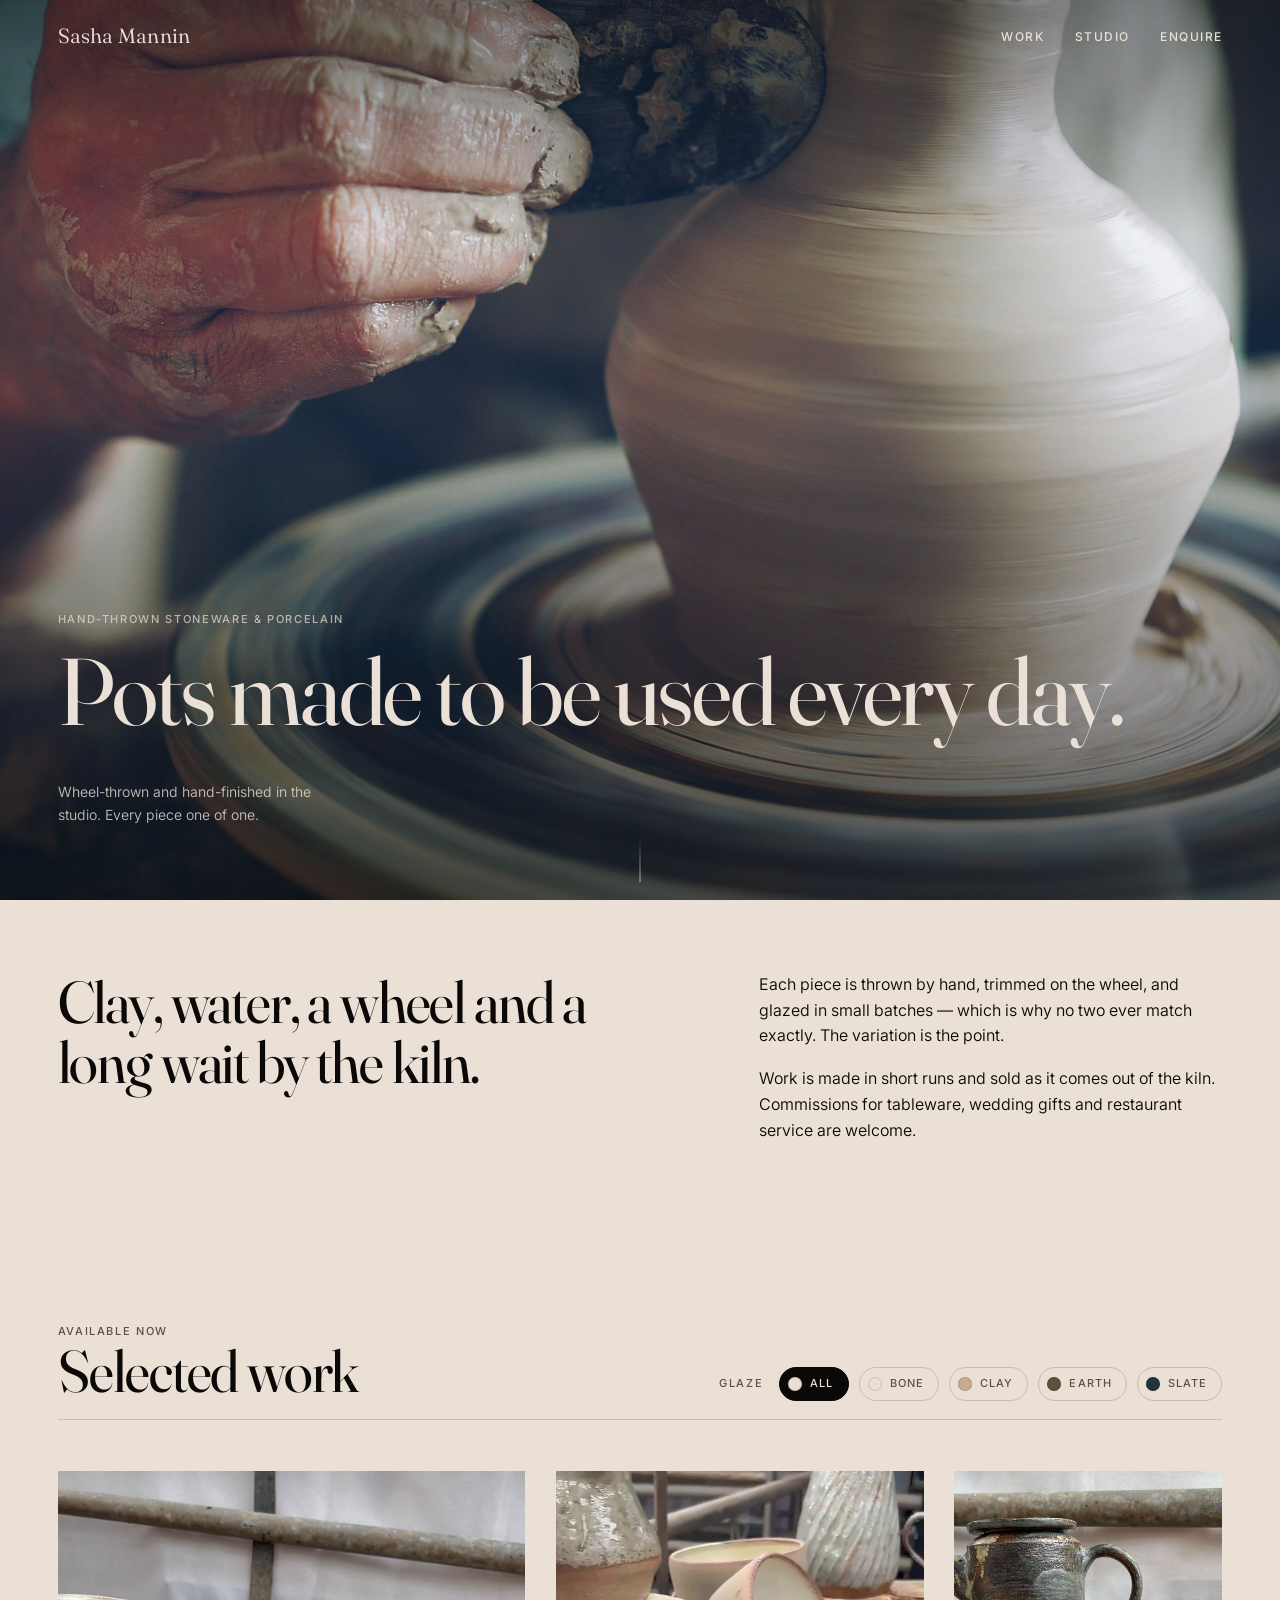
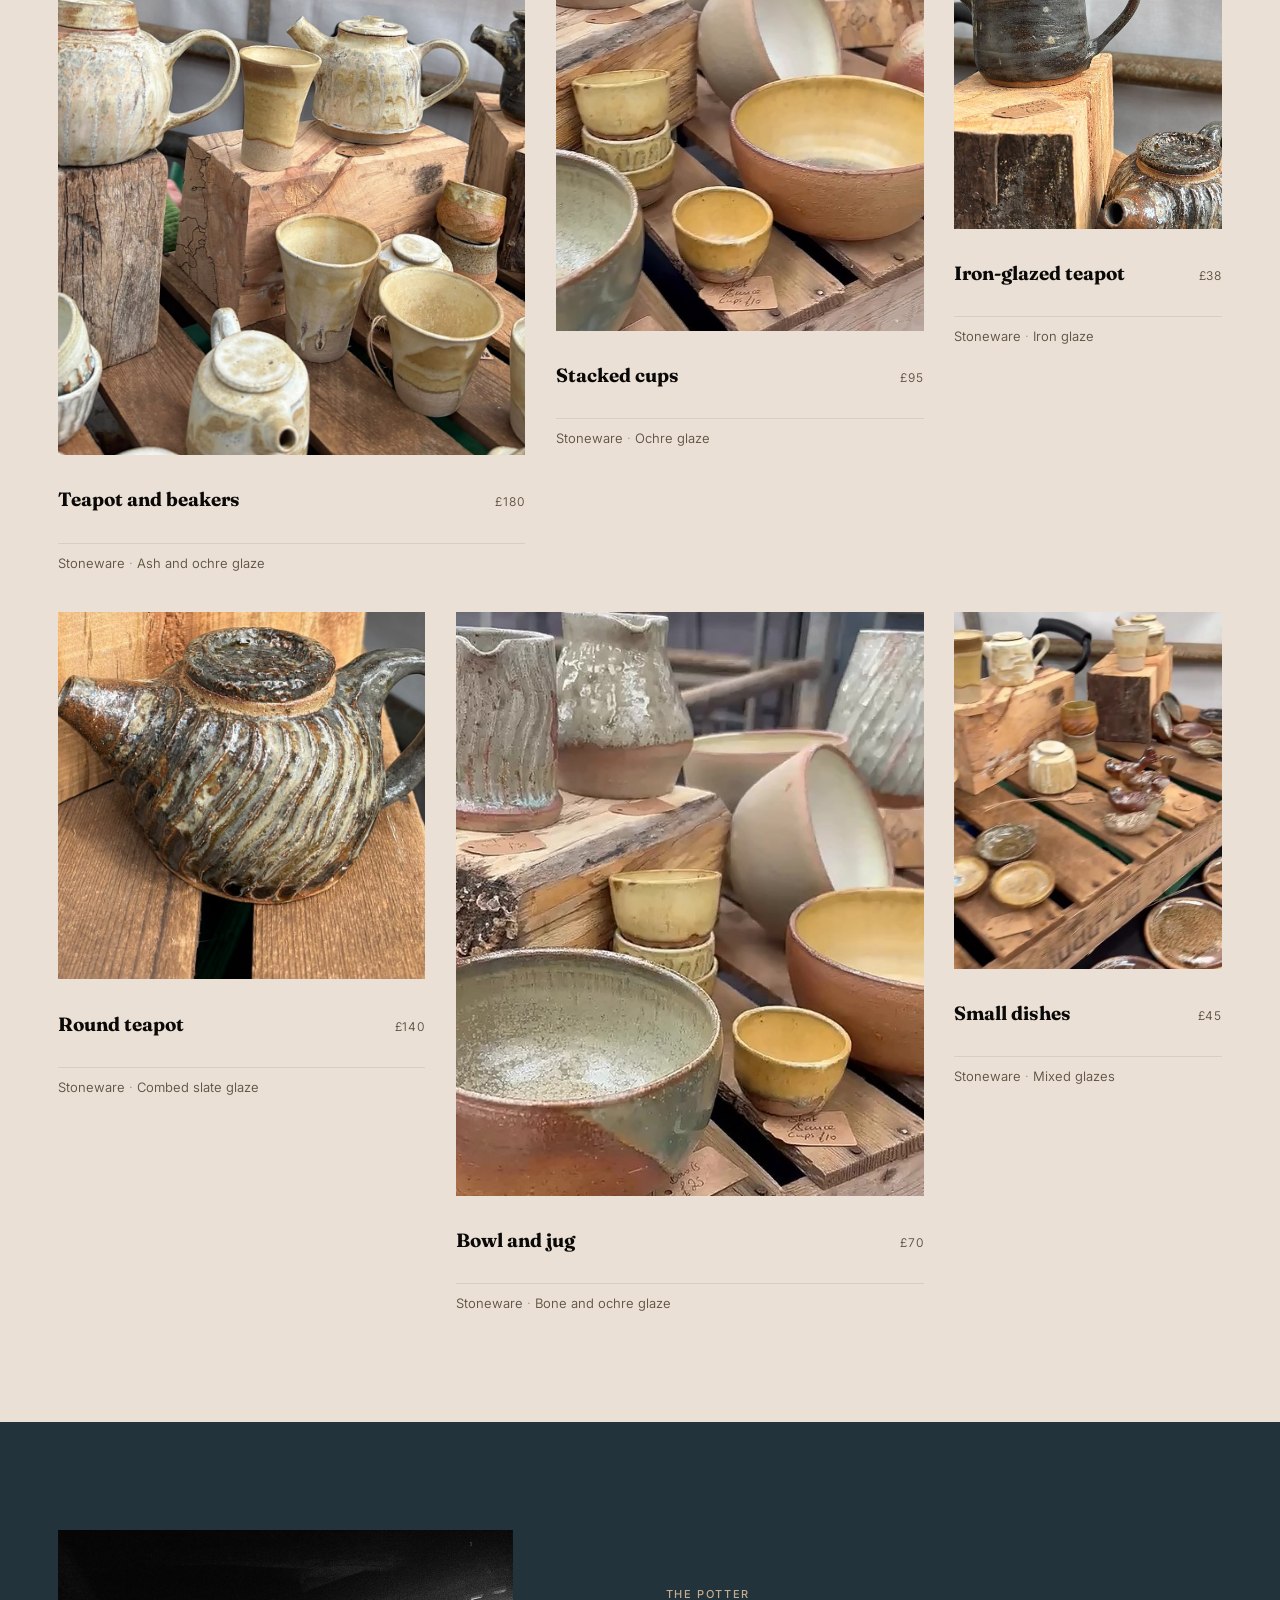
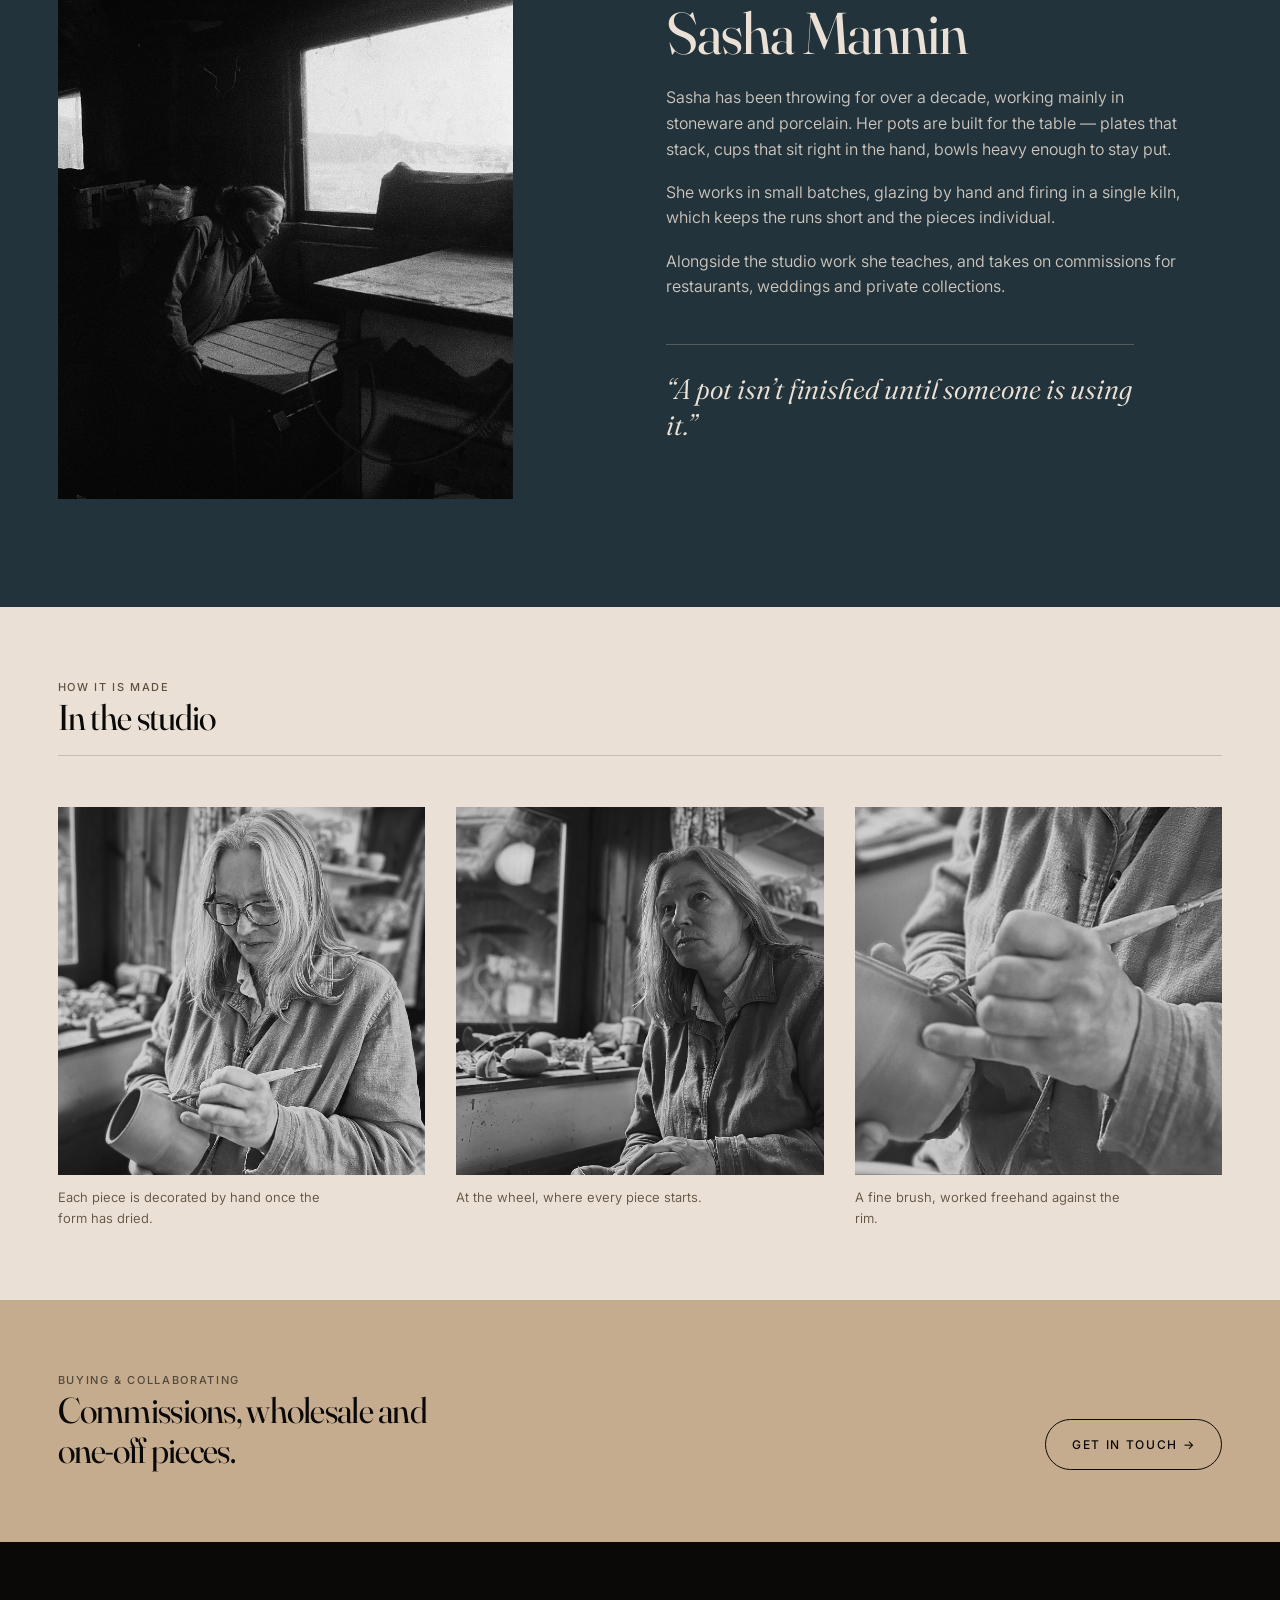
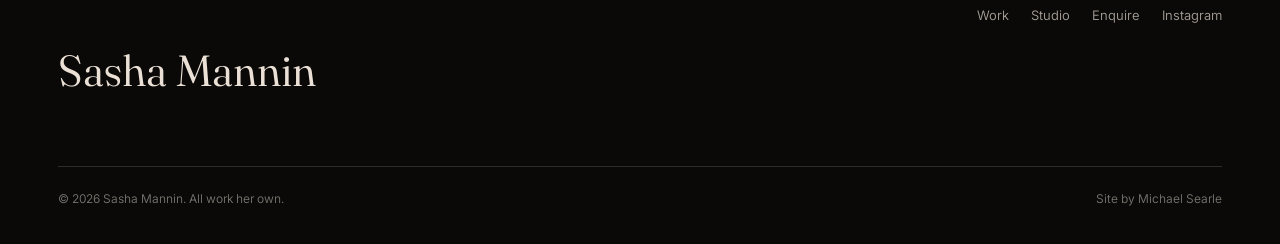
==== index.html @ 830c0323 "Put the wheel-throwing frame back on the hero Restores the earlier hero at Mikey's request: clay bei" ====
<!doctype html>
<html lang="en" class="is-loading">
<head>
<meta charset="utf-8">
<meta name="viewport" content="width=device-width, initial-scale=1">
<title>Sasha Mannin — Ceramics</title>
<meta name="description" content="Hand-thrown stoneware and porcelain by Sasha Mannin. Studio pottery, one-off pieces and commissions.">
<meta name="theme-color" content="#EAE0D5">

<meta property="og:type" content="website">
<meta property="og:site_name" content="Sasha Mannin">
<meta property="og:title" content="Sasha Mannin — Ceramics">
<meta property="og:description" content="Hand-thrown stoneware and porcelain. Studio pottery, one-off pieces and commissions.">
<!-- Add once a share image exists at assets/img/share.jpg (1200x628, absolute URL) -->
<!-- <meta property="og:image" content="https://REPLACE-DOMAIN/assets/img/share.jpg"> -->

<link rel="icon" href="data:image/svg+xml,%3Csvg xmlns='http://www.w3.org/2000/svg' viewBox='0 0 32 32'%3E%3Crect width='32' height='32' fill='%230A0908'/%3E%3Cpath d='M11 9h10v6a5 5 0 0 1-5 5 5 5 0 0 1-5-5z' fill='%23C6AC8F'/%3E%3C/svg%3E">

<link rel="preconnect" href="https://fonts.googleapis.com">
<link rel="preconnect" href="https://fonts.gstatic.com" crossorigin>
<link href="https://fonts.googleapis.com/css2?family=Fraunces:opsz,wght@9..144,300..700&family=Inter:wght@300..600&display=swap" rel="stylesheet">
<link rel="stylesheet" href="assets/css/site.css">
</head>
<body>

<a class="skip" href="#work">Skip to the work</a>

<header class="mast">
  <a class="wordmark" href="#top">Sasha Mannin</a>
  <nav class="nav" aria-label="Primary">
    <a href="#work">Work</a>
    <a href="#studio">Studio</a>
    <a href="contact.html">Enquire</a>
  </nav>
</header>

<main id="top">

  <!-- ═══════════════ HERO ═══════════════
       Her work, edge to edge, before a single word.
       Drop the file at assets/img/work/hero.jpg — landscape, at
       least 2000px wide. Until then this shows a tone. -->
  <section class="hero">
    <div class="shot" data-file="assets/img/work/hero.jpg">
      <img src="assets/img/work/hero.jpg?v=3" alt="Clay being shaped on a potter's wheel" width="2400" height="1600">
    </div>
    <div class="hero__veil"></div>

    <div class="hero__foot">
      <div>
        <p class="label">Hand-thrown stoneware &amp; porcelain</p>
        <!-- REPLACE: one line, in her words -->
        <h1 class="display display--xl hero__line">Pots made to be used every day.</h1>
      </div>
      <!-- REPLACE: where she works -->
      <p class="hero__aside">Wheel-thrown and hand-finished in the studio. Every piece one of one.</p>
    </div>
    <span class="cue" aria-hidden="true"></span>
  </section>

  <!-- ═══════════════ INTRO ═══════════════ -->
  <section class="bay bay--tight">
    <div class="split">
      <div class="split__a">
        <!-- REPLACE: the single sentence the whole site rests on -->
        <p class="display display--l">Clay, water, a wheel and a long wait by the kiln.</p>
      </div>
      <div class="split__b prose">
        <!-- REPLACE: three or four sentences, hers -->
        <p>Each piece is thrown by hand, trimmed on the wheel, and glazed in small
        batches — which is why no two ever match exactly. The variation is the point.</p>
        <p>Work is made in short runs and sold as it comes out of the kiln. Commissions
        for tableware, wedding gifts and restaurant service are welcome.</p>
      </div>
    </div>
  </section>

  <!-- ═══════════════ WORK ═══════════════
       HOW TO ADD A PIECE
       ─────────────────
       Copy one <article class="piece"> block and change five things:
         the image src and its alt         the photograph
         data-tone                          which glaze filter it belongs to
         piece__name / piece__price         what it is, what it costs
         piece__meta                        materials, size
         --span                             how many of the 12 columns it fills
         --push                             how far it sits down the page, in px
       Keep each row's spans adding to 12 or less or the piece wraps. -->
  <section id="work" class="bay">
    <div class="head">
      <div>
        <p class="label">Available now</p>
        <h2 class="display display--l">Selected work</h2>
      </div>

      <div class="filter" role="group" aria-label="Filter by glaze">
        <p class="label filter__label">Glaze</p>
        <button class="swatch" type="button" data-filter="all" aria-pressed="true" style="--tone:#EAE0D5"><i></i>All</button>
        <button class="swatch" type="button" data-filter="bone"  aria-pressed="false" style="--tone:#EAE0D5"><i></i>Bone</button>
        <button class="swatch" type="button" data-filter="clay"  aria-pressed="false" style="--tone:#C6AC8F"><i></i>Clay</button>
        <button class="swatch" type="button" data-filter="earth" aria-pressed="false" style="--tone:#5E503F"><i></i>Earth</button>
        <button class="swatch" type="button" data-filter="slate" aria-pressed="false" style="--tone:#22333B"><i></i>Slate</button>
      </div>
    </div>

    <div class="grid" id="work-grid">

      <article class="piece" data-tone="clay" style="--span:5;--push:0">
        <div class="piece__frame" data-file="work/01.jpg" style="--tone:#C6AC8F;--ratio:4/5">
          <img src="assets/img/work/01.jpg?v=3" alt="Teapot and beakers in ash and ochre glazes" loading="lazy" decoding="async" width="1200" height="1500">
        </div>
        <div class="piece__slate">
          <h3 class="piece__name">Teapot and beakers</h3>
          <span class="piece__price">£180</span>
        </div>
        <p class="piece__meta"><span>Stoneware</span><span>Ash and ochre glaze</span></p>
      </article>

      <article class="piece" data-tone="clay" style="--span:4;--push:64">
        <div class="piece__frame" data-file="work/02.jpg" style="--tone:#EAE0D5;--ratio:4/5">
          <img src="assets/img/work/02.jpg?v=3" alt="A stack of ochre-glazed cups" loading="lazy" decoding="async" width="1200" height="1500">
        </div>
        <div class="piece__slate">
          <h3 class="piece__name">Stacked cups</h3>
          <span class="piece__price">£95</span>
        </div>
        <p class="piece__meta"><span>Stoneware</span><span>Ochre glaze</span></p>
      </article>

      <article class="piece" data-tone="earth" style="--span:3;--push:180">
        <div class="piece__frame" data-file="work/03.jpg" style="--tone:#22333B;--ratio:3/4">
          <img src="assets/img/work/03.jpg?v=3" alt="A dark iron-glazed teapot on a block of wood" loading="lazy" decoding="async" width="1200" height="1600">
        </div>
        <div class="piece__slate">
          <h3 class="piece__name">Iron-glazed teapot</h3>
          <span class="piece__price">£38</span>
        </div>
        <p class="piece__meta"><span>Stoneware</span><span>Iron glaze</span></p>
      </article>

      <article class="piece" data-tone="slate" style="--span:4;--push:0">
        <div class="piece__frame" data-file="work/04.jpg" style="--tone:#5E503F;--ratio:1/1">
          <img src="assets/img/work/04.jpg?v=3" alt="A round teapot with a combed, striped glaze" loading="lazy" decoding="async" width="1400" height="1400">
        </div>
        <div class="piece__slate">
          <h3 class="piece__name">Round teapot</h3>
          <span class="piece__price">£140</span>
        </div>
        <p class="piece__meta"><span>Stoneware</span><span>Combed slate glaze</span></p>
      </article>

      <article class="piece" data-tone="bone" style="--span:5;--push:52">
        <div class="piece__frame" data-file="work/05.jpg" style="--tone:#C6AC8F;--ratio:4/5">
          <img src="assets/img/work/05.jpg?v=3" alt="A cream bowl beside a speckled jug" loading="lazy" decoding="async" width="1500" height="1200">
        </div>
        <div class="piece__slate">
          <h3 class="piece__name">Bowl and jug</h3>
          <span class="piece__price">£70</span>
        </div>
        <p class="piece__meta"><span>Stoneware</span><span>Bone and ochre glaze</span></p>
      </article>

      <article class="piece" data-tone="earth" style="--span:3;--push:0">
        <div class="piece__frame" data-file="work/06.jpg" style="--tone:#EAE0D5;--ratio:3/4">
          <img src="assets/img/work/06.jpg?v=3" alt="Small glazed dishes laid out on a wooden crate" loading="lazy" decoding="async" width="1200" height="1600">
        </div>
        <div class="piece__slate">
          <h3 class="piece__name">Small dishes</h3>
          <span class="piece__price">£45</span>
        </div>
        <p class="piece__meta"><span>Stoneware</span><span>Mixed glazes</span></p>
      </article>

    </div>
  </section>

  <!-- ═══════════════ HER ═══════════════
       The profile, on the dark band so it reads as a chapter and
       not an afterthought. Portrait: assets/img/studio/portrait.jpg -->
  <section id="studio" class="profile bay">
    <div class="profile__grid">
      <div class="profile__shot">
        <div class="piece__frame" data-file="studio/portrait.jpg">
          <img src="assets/img/studio/portrait.jpg?v=3" alt="Sasha Mannin at the bench beneath the studio window" loading="lazy" decoding="async" width="1200" height="1500">
        </div>
      </div>

      <div class="profile__body">
        <p class="label">The potter</p>
        <h2 class="display display--l">Sasha Mannin</h2>

        <div class="prose">
          <!-- REPLACE: her story, in her voice. Three or four short
               paragraphs. Where she learned, why she makes what she
               makes, what she is working on now. -->
          <p>Sasha has been throwing for over a decade, working mainly in stoneware
          and porcelain. Her pots are built for the table — plates that stack, cups
          that sit right in the hand, bowls heavy enough to stay put.</p>
          <p>She works in small batches, glazing by hand and firing in a single kiln,
          which keeps the runs short and the pieces individual.</p>
          <p>Alongside the studio work she teaches, and takes on commissions for
          restaurants, weddings and private collections.</p>
        </div>

        <!-- REPLACE: something she has actually said -->
        <blockquote class="quote">“A pot isn’t finished until someone is using it.”</blockquote>
      </div>
    </div>
  </section>

  <!-- ═══════════════ THE STUDIO ═══════════════ -->
  <section class="bay bay--tight">
    <div class="head">
      <div>
        <p class="label">How it is made</p>
        <h2 class="display display--m">In the studio</h2>
      </div>
    </div>

    <div class="strip">
      <figure>
        <div class="piece__frame" data-file="studio/01.jpg" style="--tone:#C6AC8F">
          <img src="assets/img/studio/01.jpg?v=3" alt="Sasha decorating a mug with a brush" loading="lazy" decoding="async" width="1200" height="1200">
        </div>
        <figcaption>Each piece is decorated by hand once the form has dried.</figcaption>
      </figure>
      <figure>
        <div class="piece__frame" data-file="studio/02.jpg" style="--tone:#5E503F">
          <img src="assets/img/studio/02.jpg?v=3" alt="Sasha Mannin at the wheel" loading="lazy" decoding="async" width="1200" height="1200">
        </div>
        <figcaption>At the wheel, where every piece starts.</figcaption>
      </figure>
      <figure>
        <div class="piece__frame" data-file="studio/03.jpg" style="--tone:#22333B">
          <img src="assets/img/studio/03.jpg?v=3" alt="A fine brush worked against the rim of a pot" loading="lazy" decoding="async" width="1200" height="1200">
        </div>
        <figcaption>A fine brush, worked freehand against the rim.</figcaption>
      </figure>
    </div>
  </section>

  <!-- ═══════════════ ENQUIRE ═══════════════ -->
  <section class="cut bay bay--tight">
    <div class="cut__inner">
      <div>
        <p class="label">Buying &amp; collaborating</p>
        <p class="display display--m" style="max-width:20ch">Commissions, wholesale and one-off pieces.</p>
      </div>
      <a class="btn" href="contact.html">Get in touch →</a>
    </div>
  </section>
</main>

<footer class="foot">
  <div class="foot__top">
    <p class="foot__mark">Sasha Mannin</p>
    <nav class="foot__links" aria-label="Footer">
      <a href="#work">Work</a>
      <a href="#studio">Studio</a>
      <a href="contact.html">Enquire</a>
      <!-- REPLACE: confirm the handle -->
      <a href="https://www.instagram.com/thetravelingartlab/" rel="noopener">Instagram</a>
    </nav>
  </div>
  <div class="foot__bottom">
    <span>© <span id="year">2026</span> Sasha Mannin. All work her own.</span>
    <span>Site by Michael Searle</span>
  </div>
</footer>

<script src="assets/js/site.js"></script>
</body>
</html>
---- assets/css/site.css ----
/* ============================================================
   Sasha Mannin — ceramics
   Palette, fixed: coolors.co/0a0908-22333b-eae0d5-c6ac8f-5e503f
   The page is warm and quiet so the glazes carry the colour.
   ============================================================ */

:root{
  --ink:    #0A0908;   /* type, and the deepest ground */
  --slate:  #22333B;   /* the dark band behind her profile */
  --bone:   #EAE0D5;   /* paper */
  --clay:   #C6AC8F;   /* rules, accents, the enquiry ground */
  --earth:  #5E503F;   /* secondary type */

  --bone-lift: #F2ECE4;  /* a half-step up from paper, for cards */
  --rule:      rgba(10,9,8,.16);
  --rule-soft: rgba(10,9,8,.08);

  --gutter: clamp(20px, 4.5vw, 76px);
  --band:   clamp(76px, 12vh, 168px);

  --f-display: 'Fraunces', 'Iowan Old Style', Georgia, 'Times New Roman', serif;
  --f-ui:      'Inter', -apple-system, BlinkMacSystemFont, 'Segoe UI', Helvetica, Arial, sans-serif;

  --ease: cubic-bezier(.22,.61,.36,1);
}

*,*::before,*::after{ box-sizing:border-box; }

html{
  background:var(--bone);
  -webkit-text-size-adjust:100%;
  scroll-behavior:smooth;
  scroll-padding-top:88px;
}

body{
  margin:0;
  background:var(--bone);
  color:var(--ink);
  font-family:var(--f-ui);
  font-size:16px;
  line-height:1.6;
  font-weight:350;
  -webkit-font-smoothing:antialiased;
  overflow-x:clip;
}

img{ display:block; max-width:100%; height:auto; }
a{ color:inherit; text-decoration:none; }
button{ font:inherit; color:inherit; background:none; border:0; padding:0; cursor:pointer; }

::selection{ background:var(--ink); color:var(--bone); }
:focus-visible{ outline:2px solid var(--ink); outline-offset:4px; }

.skip{
  position:absolute; left:-9999px;
  background:var(--ink); color:var(--bone);
  padding:12px 18px; z-index:100;
}
.skip:focus{ left:12px; top:12px; }

/* ---------- type roles ---------- */

.display{
  font-family:var(--f-display);
  font-weight:400;
  font-variation-settings:'opsz' 144;
  line-height:1.02;
  letter-spacing:-.02em;
  margin:0;
}
.display--xl{ font-size:clamp(42px, 7.4vw, 108px); }
.display--l { font-size:clamp(32px, 4.6vw, 66px); }
.display--m { font-size:clamp(24px, 2.8vw, 40px); line-height:1.12; }

.label{
  font-family:var(--f-ui);
  font-size:11px;
  font-weight:500;
  letter-spacing:.15em;
  text-transform:uppercase;
  color:var(--earth);
  margin:0;
}

.lede{
  font-size:clamp(17px, 1.5vw, 21px);
  line-height:1.55;
  font-weight:350;
  max-width:56ch;
  margin:0;
}

.prose p{ max-width:60ch; margin:0 0 1.1em; }
.prose p:last-child{ margin-bottom:0; }

/* ---------- masthead ---------- */

.mast{
  position:fixed;
  z-index:50;
  top:0; left:0; right:0;
  display:flex;
  align-items:center;
  justify-content:space-between;
  gap:20px;
  padding:20px var(--gutter);
  color:var(--bone);
  transition:background-color .45s var(--ease), color .45s var(--ease),
             padding .45s var(--ease), box-shadow .45s var(--ease);
}
.mast.is-stuck,
.mast.is-solid{
  background:var(--bone);
  color:var(--ink);
  padding-block:14px;
  box-shadow:0 1px 0 var(--rule-soft);
}

.wordmark{
  font-family:var(--f-display);
  font-variation-settings:'opsz' 40;
  font-size:clamp(17px,1.6vw,21px);
  letter-spacing:.005em;
  white-space:nowrap;
}

.nav{
  display:flex;
  gap:clamp(16px,2.4vw,34px);
  align-items:center;
  font-size:12px;
  letter-spacing:.12em;
  text-transform:uppercase;
  font-weight:500;
}
.nav a{ position:relative; padding-block:4px; }
.nav a::after{
  content:''; position:absolute; left:0; right:0; bottom:0;
  height:1px; background:currentColor;
  transform:scaleX(0); transform-origin:left;
  transition:transform .4s var(--ease);
}
.nav a:hover::after,
.nav a[aria-current]::after{ transform:scaleX(1); }

/* ---------- hero ---------- */
/* Her work, edge to edge, before a single word. */

.hero{
  position:relative;
  height:100svh;
  min-height:520px;
  background:var(--slate);
  overflow:hidden;
}
.hero .shot{ position:absolute; inset:0; }
.hero .shot img{ width:100%; height:100%; object-fit:cover; }

.hero__veil{
  position:absolute; inset:0;
  background:linear-gradient(180deg,
    rgba(10,9,8,.42) 0%,
    rgba(10,9,8,0) 26%,
    rgba(10,9,8,0) 48%,
    rgba(10,9,8,.62) 100%);
}

.hero__foot{
  position:absolute;
  left:var(--gutter); right:var(--gutter); bottom:clamp(30px,6vh,64px);
  color:var(--bone);
  display:flex;
  align-items:flex-end;
  justify-content:space-between;
  gap:28px;
  flex-wrap:wrap;
}
.hero__foot .label{ color:rgba(234,224,213,.72); margin-bottom:14px; }
.hero__line{ max-width:20ch; }
.hero__aside{
  font-size:14px;
  max-width:30ch;
  color:rgba(234,224,213,.82);
  padding-bottom:6px;
}

.cue{
  position:absolute;
  left:50%; bottom:18px;
  transform:translateX(-50%);
  width:1px; height:44px;
  background:linear-gradient(180deg, rgba(234,224,213,0), rgba(234,224,213,.8));
}

/* ---------- shared section furniture ---------- */

.bay{ padding:var(--band) var(--gutter); }
.bay--tight{ padding-block:clamp(52px,8vh,110px); }

.head{
  display:flex;
  align-items:flex-end;
  justify-content:space-between;
  gap:24px;
  flex-wrap:wrap;
  margin-bottom:clamp(28px,4vw,56px);
  padding-bottom:18px;
  border-bottom:1px solid var(--rule);
}

.split{
  display:grid;
  grid-template-columns:repeat(12,1fr);
  gap:clamp(20px,3vw,56px);
  align-items:start;
}
.split__a{ grid-column:1 / span 6; }
.split__b{ grid-column:8 / span 5; }

/* ---------- the colour filter ---------- */
/* Lifted from the museum: browse the collection by glaze. */

.filter{
  display:flex;
  align-items:center;
  gap:10px;
  flex-wrap:wrap;
}
.filter__label{ margin-right:6px; }

.swatch{
  display:inline-flex;
  align-items:center;
  gap:8px;
  padding:7px 14px 7px 8px;
  border:1px solid var(--rule);
  border-radius:999px;
  font-size:11px;
  letter-spacing:.1em;
  text-transform:uppercase;
  font-weight:500;
  color:var(--earth);
  transition:border-color .3s var(--ease), background-color .3s var(--ease), color .3s var(--ease);
}
.swatch i{
  width:14px; height:14px; border-radius:50%;
  background:var(--tone, var(--clay));
  box-shadow:inset 0 0 0 1px rgba(10,9,8,.14);
}
.swatch:hover{ border-color:var(--ink); color:var(--ink); }
.swatch[aria-pressed="true"]{
  background:var(--ink); border-color:var(--ink); color:var(--bone);
}

/* ---------- the work grid ---------- */

.grid{
  display:grid;
  grid-template-columns:repeat(12,1fr);
  gap:clamp(22px,3vw,54px) clamp(18px,2.4vw,40px);
  align-items:start;
}

.piece{
  grid-column:span var(--span,4);
  margin-top:var(--push,0);
  opacity:0;
  transform:translateY(20px);
  transition:opacity .8s var(--ease), transform .8s var(--ease);
}
.piece.is-in{ opacity:1; transform:none; }
.piece.is-out{ display:none; }

.piece__frame{
  position:relative;
  overflow:hidden;
  background:var(--bone-lift);
  aspect-ratio:var(--ratio, 4/5);
}
.piece__frame img{
  width:100%; height:100%; object-fit:cover;
  transition:transform 1.1s var(--ease);
}
.piece:hover .piece__frame img{ transform:scale(1.035); }

.piece__slate{
  display:flex;
  justify-content:space-between;
  align-items:baseline;
  gap:14px;
  margin-top:14px;
  padding-bottom:12px;
  border-bottom:1px solid var(--rule-soft);
}
.piece__name{
  font-family:var(--f-display);
  font-variation-settings:'opsz' 40;
  font-size:clamp(17px,1.5vw,21px);
  line-height:1.2;
}
.piece__price{
  font-size:12px;
  letter-spacing:.08em;
  color:var(--earth);
  white-space:nowrap;
}
.piece__meta{
  margin:10px 0 0;
  font-size:13px;
  color:var(--earth);
  line-height:1.5;
}
.piece__meta span::after{ content:' · '; opacity:.5; }
.piece__meta span:last-child::after{ content:''; }

/* ---------- her profile, on the dark band ---------- */

.profile{
  background:var(--slate);
  color:var(--bone);
}
.profile .label{ color:var(--clay); }
.profile__grid{
  display:grid;
  grid-template-columns:repeat(12,1fr);
  gap:clamp(24px,4vw,72px);
  align-items:center;
}
.profile__shot{ grid-column:1 / span 5; }
.profile__shot .piece__frame{ aspect-ratio:4/5; background:#1a272e; }
.profile__body{ grid-column:7 / span 6; }
.profile__body .prose{ color:rgba(234,224,213,.86); margin-top:22px; }
.profile__body .prose p{ max-width:52ch; }

.quote{
  margin:clamp(26px,4vw,44px) 0 0;
  padding-top:26px;
  border-top:1px solid rgba(198,172,143,.32);
  font-family:var(--f-display);
  font-variation-settings:'opsz' 72;
  font-size:clamp(20px,2.2vw,30px);
  line-height:1.28;
  font-style:italic;
  color:var(--bone);
  max-width:26ch;
}

/* ---------- the studio strip ---------- */

.strip{
  display:grid;
  grid-template-columns:repeat(3,1fr);
  gap:clamp(16px,2.4vw,38px);
}
.strip figure{ margin:0; }
.strip .piece__frame{ aspect-ratio:1/1; }
.strip figcaption{
  margin-top:12px;
  font-size:13px;
  color:var(--earth);
  max-width:34ch;
}

/* ---------- the enquiry cut ---------- */

.cut{
  background:var(--clay);
  color:var(--ink);
}
.cut__inner{
  display:flex;
  align-items:flex-end;
  justify-content:space-between;
  gap:32px;
  flex-wrap:wrap;
}
.cut .label{ color:rgba(10,9,8,.62); }

.btn{
  display:inline-flex;
  align-items:center;
  gap:12px;
  padding:15px 26px;
  border:1px solid var(--ink);
  border-radius:999px;
  font-size:12px;
  letter-spacing:.14em;
  text-transform:uppercase;
  font-weight:500;
  transition:background-color .4s var(--ease), color .4s var(--ease);
}
.btn:hover{ background:var(--ink); color:var(--bone); }
.btn--light{ border-color:var(--bone); }
.btn--light:hover{ background:var(--bone); color:var(--ink); }

/* ---------- footer ---------- */

.foot{
  background:var(--ink);
  color:rgba(234,224,213,.7);
  padding:clamp(46px,7vh,84px) var(--gutter) clamp(28px,4vh,44px);
  font-size:13px;
}
.foot__top{
  display:flex;
  justify-content:space-between;
  gap:28px;
  flex-wrap:wrap;
  padding-bottom:30px;
  border-bottom:1px solid rgba(234,224,213,.16);
}
.foot__mark{
  font-family:var(--f-display);
  font-variation-settings:'opsz' 72;
  font-size:clamp(26px,3.4vw,44px);
  color:var(--bone);
  line-height:1;
}
.foot__links{ display:flex; gap:22px; flex-wrap:wrap; }
.foot a:hover{ color:var(--bone); }
.foot__bottom{
  display:flex;
  justify-content:space-between;
  gap:20px;
  flex-wrap:wrap;
  padding-top:22px;
  font-size:12px;
  color:rgba(234,224,213,.5);
}

/* ---------- placeholders ---------- */
/* Every frame holds a real <img>. Until the file exists beside it,
   the frame shows a tone from the palette and names the file it
   is waiting for, so nothing ever renders as a broken image. */

.piece__frame.is-empty img,
.hero .shot.is-empty img{ display:none; }

.piece__frame.is-empty,
.hero .shot.is-empty{
  background:
    radial-gradient(120% 90% at 50% 112%, rgba(234,224,213,.30), transparent 62%),
    radial-gradient(76% 58% at 50% 42%,  rgba(10,9,8,.16), transparent 70%),
    var(--tone, var(--clay));
}
.hero .shot.is-empty{ --tone:#3b4a4f; }

.piece__frame.is-empty{ box-shadow:inset 0 0 0 1px var(--rule-soft); }

.piece__frame.is-empty::after,
.hero .shot.is-empty::after{
  content:attr(data-file);
  position:absolute;
  left:14px; bottom:12px;
  font-family:var(--f-ui);
  font-size:10px;
  letter-spacing:.1em;
  text-transform:uppercase;
  color:rgba(10,9,8,.5);
}
.hero .shot.is-empty::after{
  color:rgba(234,224,213,.55);
  left:var(--gutter); top:96px; bottom:auto;
}

/* ---------- narrow ---------- */

@media (max-width:1000px){
  .split__a{ grid-column:1 / span 12; }
  .split__b{ grid-column:1 / span 12; }
  .profile__shot{ grid-column:1 / span 12; max-width:440px; }
  .profile__body{ grid-column:1 / span 12; }
  .piece{ grid-column:span 6 !important; margin-top:0 !important; }
}

@media (max-width:640px){
  .piece{ grid-column:span 12 !important; }
  .strip{ grid-template-columns:1fr; gap:30px; }
  .nav{ gap:14px; font-size:11px; }
  .hero__aside{ display:none; }

  /* Thumbs are blunter than cursors: everything tappable clears 44px. */
  .wordmark{ display:inline-block; padding-block:9px; }
  .nav a{ padding-block:13px; }
  .swatch{ padding-block:12px; }
  .foot__links{ gap:8px 22px; }
  .foot__links a{ display:inline-block; padding-block:12px; }
  .btn{ padding-block:17px; }
  .choice span{ padding-block:12px; }
  .aside a{ display:inline-block; padding-block:14px; }
}

@media (prefers-reduced-motion:reduce){
  html{ scroll-behavior:auto; }
  .piece{ opacity:1; transform:none; transition:none; }
  .piece__frame img{ transition:none; }
}

/* ============================================================
   The enquiry page
   ============================================================ */

.page-top{ padding-top:clamp(112px,14vh,180px); }

.form{ max-width:760px; margin-top:clamp(30px,5vh,56px); }

.form__set{
  border:0; margin:0 0 clamp(30px,4vh,50px); padding:0;
}
.form__legend{
  display:block;
  width:100%;
  padding:0 0 14px;
  margin-bottom:24px;
  border-bottom:1px solid var(--rule);
  font-size:11px;
  font-weight:500;
  letter-spacing:.15em;
  text-transform:uppercase;
  color:var(--earth);
}

.form__grid{
  display:grid;
  grid-template-columns:repeat(2,minmax(0,1fr));
  gap:22px 28px;
}
.field--wide{ grid-column:1 / -1; }

.field{ display:block; margin-bottom:22px; }
.form__grid .field{ margin-bottom:0; }

.field__label{
  display:flex;
  align-items:baseline;
  justify-content:space-between;
  gap:12px;
  margin-bottom:8px;
  font-size:13px;
  font-weight:500;
}
.field__req{
  font-size:10px;
  letter-spacing:.12em;
  text-transform:uppercase;
  color:var(--earth);
  font-weight:400;
}

.field__input{
  width:100%;
  padding:13px 15px;
  background:var(--bone-lift);
  border:1px solid var(--rule);
  border-radius:2px;
  font:inherit;
  color:var(--ink);
  transition:border-color .3s var(--ease), background-color .3s var(--ease);
}
.field__input:hover{ border-color:rgba(10,9,8,.3); }
.field__input:focus{
  outline:none;
  border-color:var(--ink);
  background:#fff;
  box-shadow:0 0 0 3px rgba(198,172,143,.45);
}
.field__input--area{ resize:vertical; min-height:140px; line-height:1.55; }
.field__input--select{ appearance:none; cursor:pointer; }

.choices{ display:flex; flex-wrap:wrap; gap:10px; }
.choice{ position:relative; }
.choice input{
  position:absolute; opacity:0; width:100%; height:100%; margin:0; cursor:pointer;
}
.choice span{
  display:block;
  padding:10px 18px;
  border:1px solid var(--rule);
  border-radius:999px;
  font-size:13px;
  transition:border-color .3s var(--ease), background-color .3s var(--ease), color .3s var(--ease);
}
.choice input:checked + span{ background:var(--ink); border-color:var(--ink); color:var(--bone); }
.choice input:focus-visible + span{ outline:2px solid var(--ink); outline-offset:3px; }

.pot{ position:absolute; left:-9999px; opacity:0; }   /* honeypot */

.form__error{
  margin:0 0 20px;
  padding:13px 16px;
  background:#5E503F;
  color:var(--bone);
  border-radius:2px;
  font-size:14px;
}
.form__note{ margin:16px 0 0; font-size:13px; color:var(--earth); max-width:52ch; }

.sent{
  padding:clamp(30px,5vw,52px);
  background:var(--slate);
  color:var(--bone);
  border-radius:2px;
}
.sent .display{ margin-bottom:14px; }
.sent p{ margin:0; color:rgba(234,224,213,.86); max-width:48ch; }

.aside{
  margin-top:clamp(40px,6vh,72px);
  padding-top:26px;
  border-top:1px solid var(--rule);
  display:flex;
  gap:clamp(24px,5vw,72px);
  flex-wrap:wrap;
  font-size:14px;
  color:var(--earth);
}
.aside b{ display:block; color:var(--ink); font-weight:500; margin-bottom:5px; }

@media (max-width:640px){
  .form__grid{ grid-template-columns:1fr; }
}
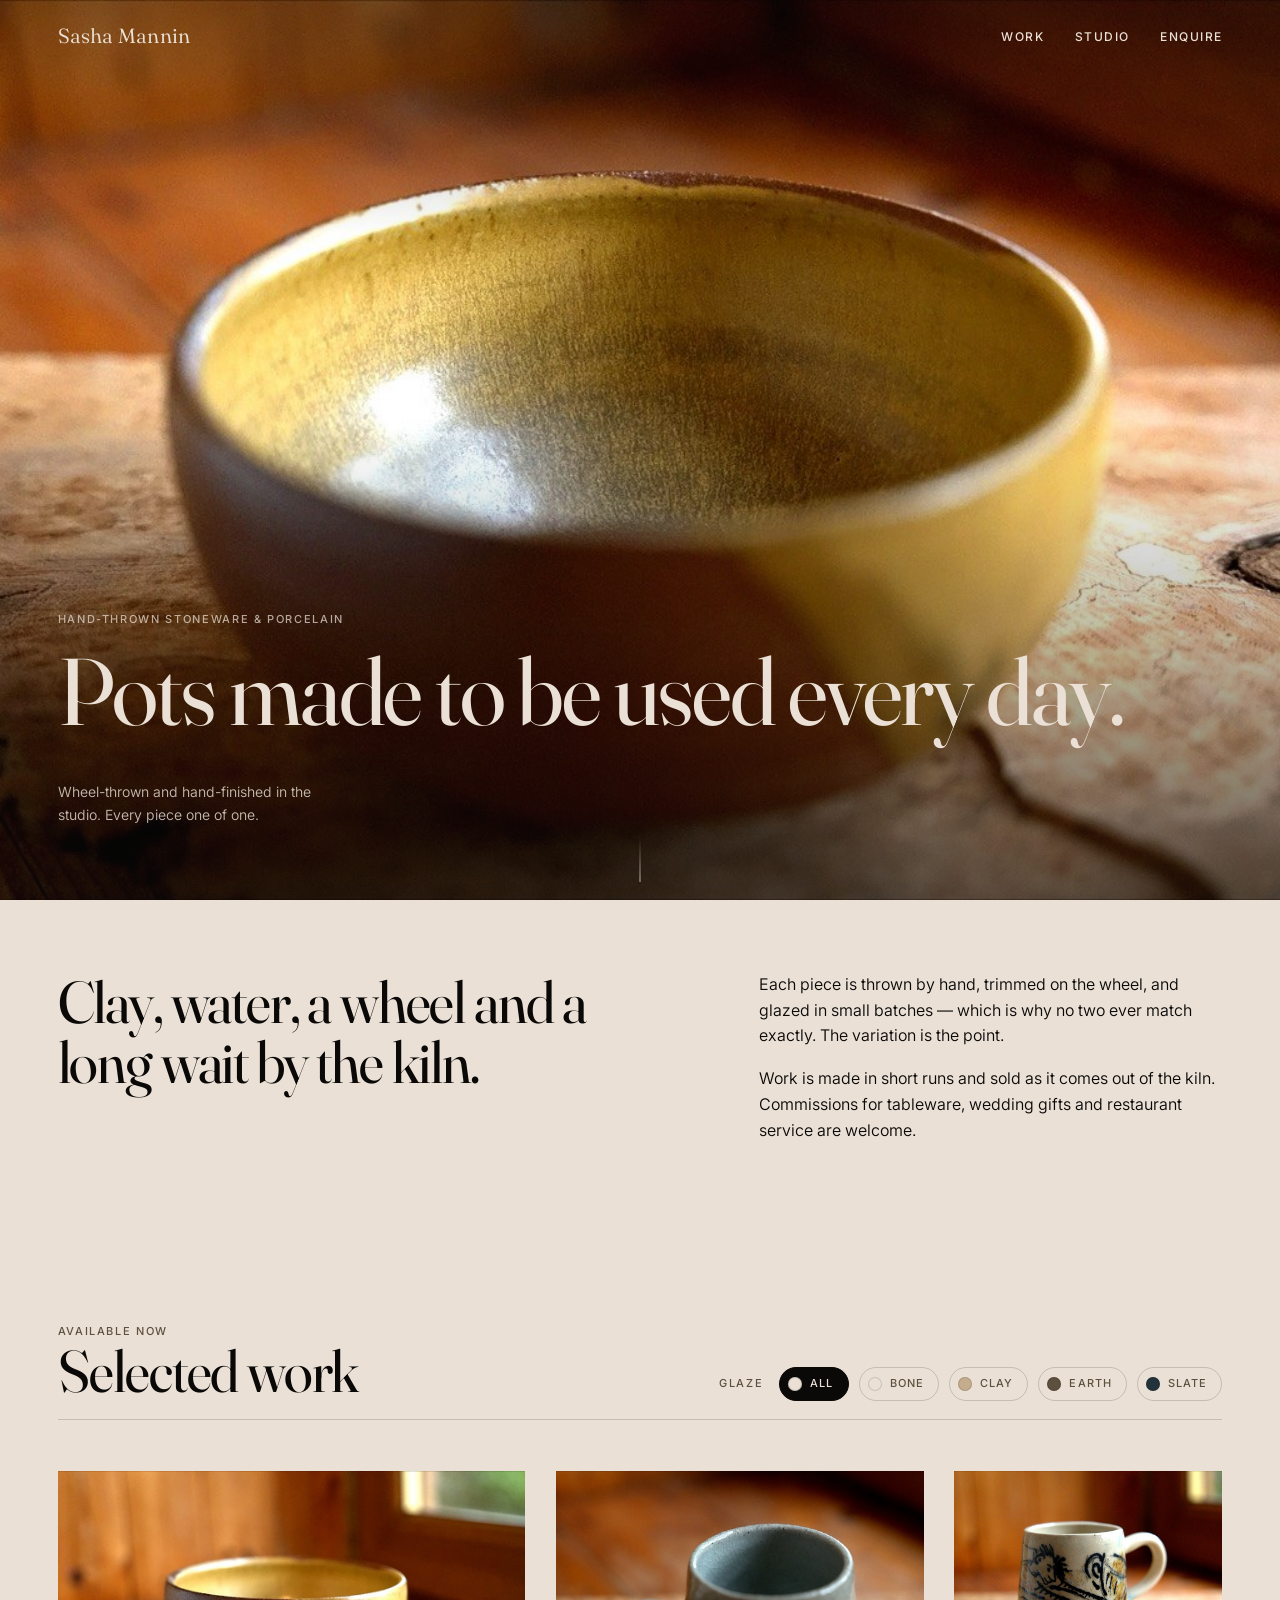
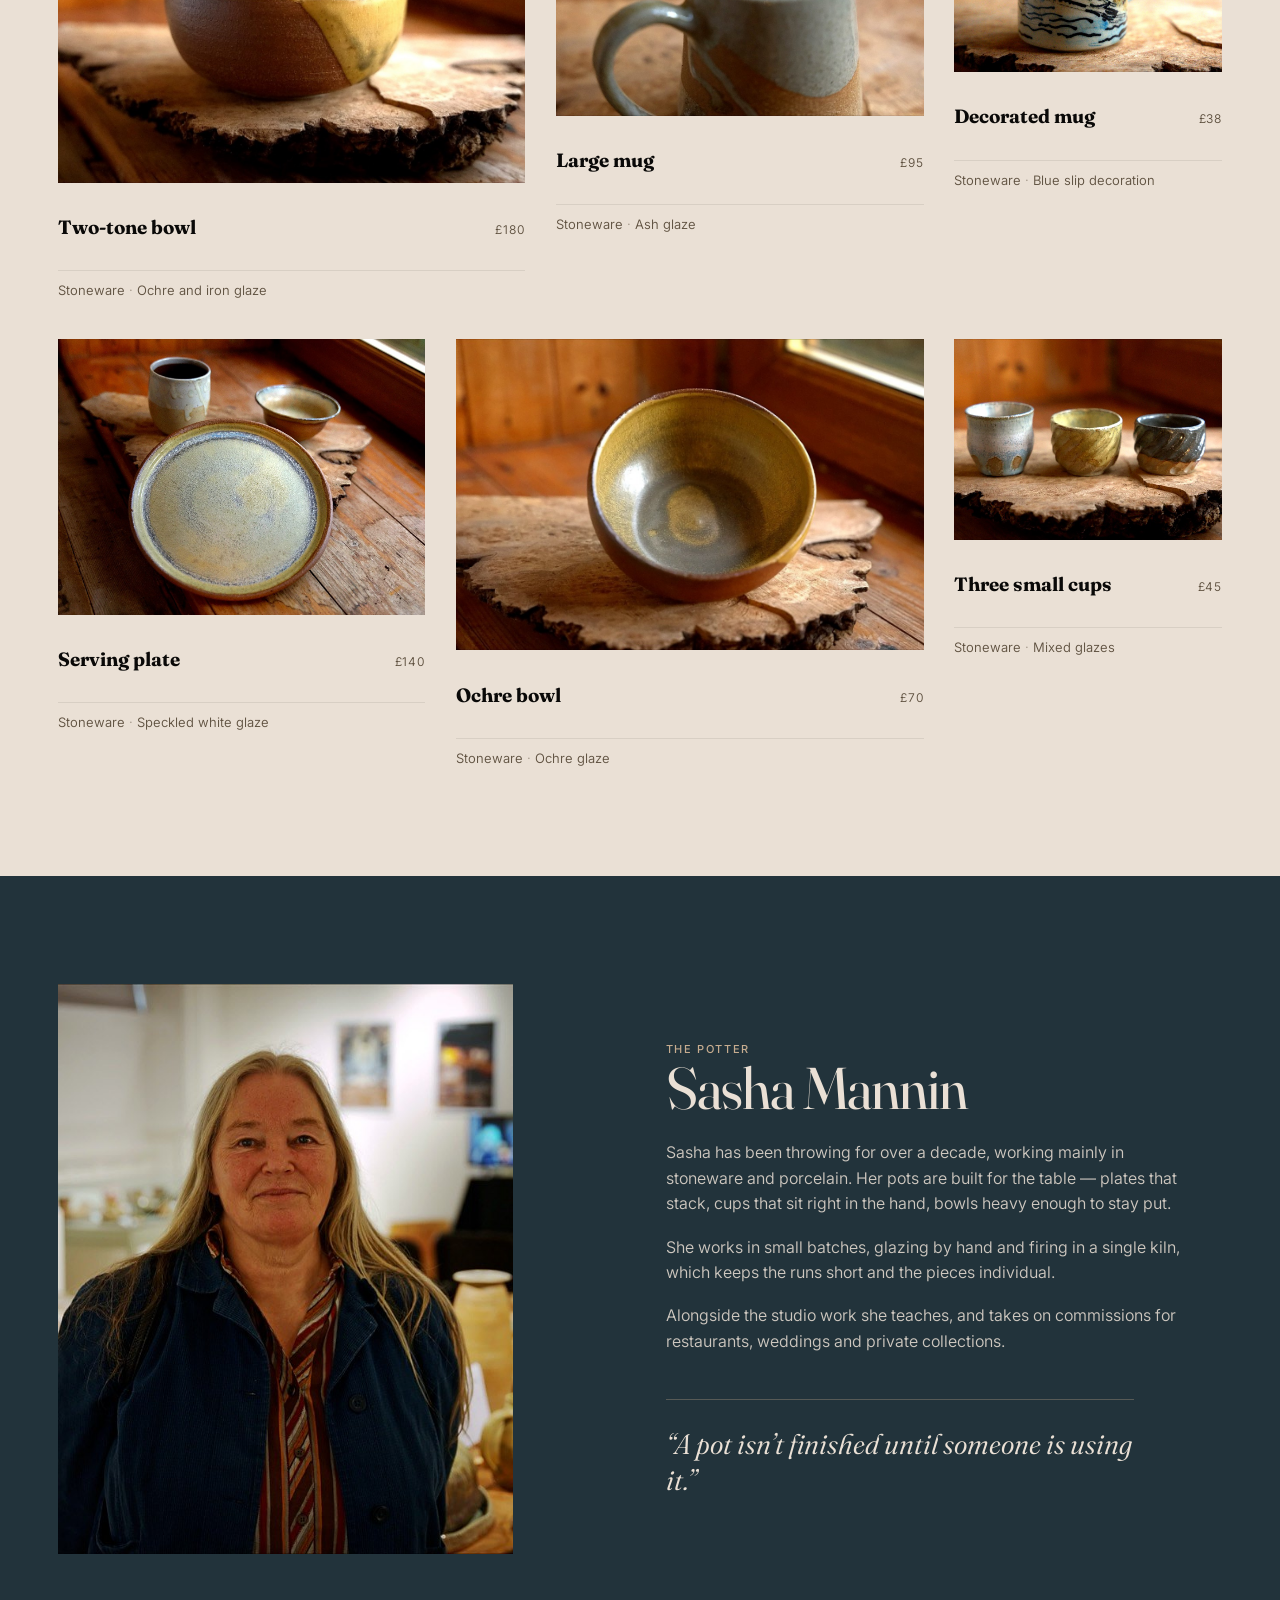
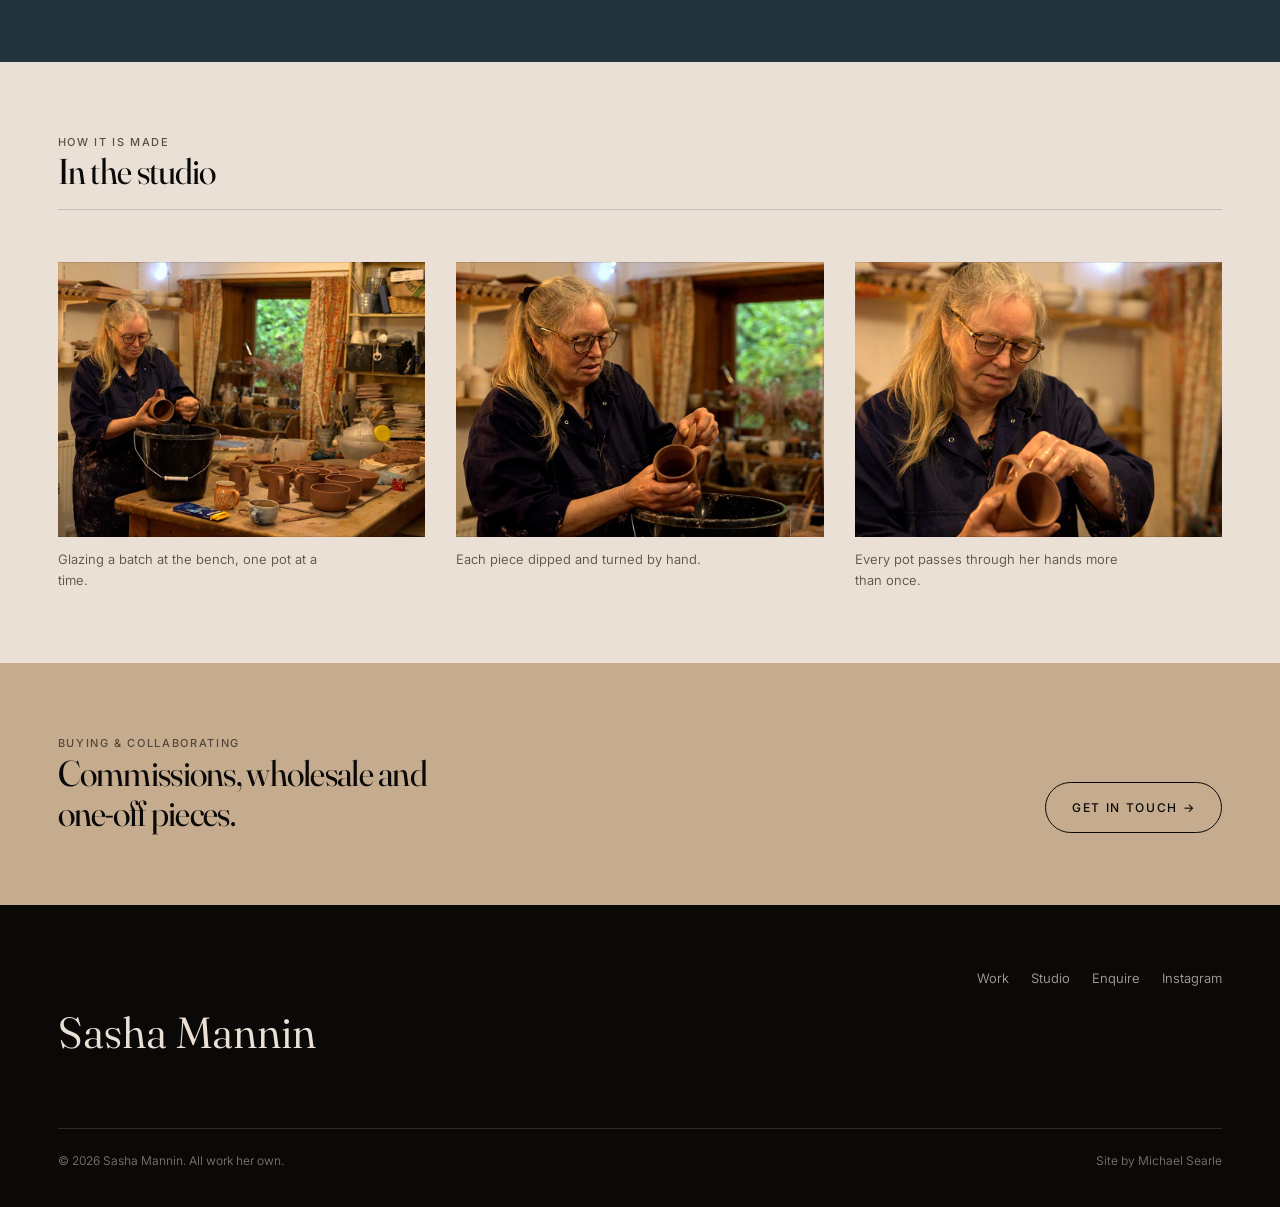
==== commit 7a43f9fd: "Mikey's shoot replaces every photograph on the site Thirty-nine frames, all of them Sasha's: each pi" ====
--- a/index.html
+++ b/index.html
@@ -42,7 +42,7 @@
        least 2000px wide. Until then this shows a tone. -->
   <section class="hero">
     <div class="shot" data-file="assets/img/work/hero.jpg">
-      <img src="assets/img/work/hero.jpg?v=3" alt="Clay being shaped on a potter's wheel" width="2400" height="1600">
+      <img src="assets/img/work/hero.jpg?v=4" alt="A large ochre-glazed bowl on a wooden slab" width="2400" height="1600">
     </div>
     <div class="hero__veil"></div>
 
@@ -106,66 +106,66 @@
     <div class="grid" id="work-grid">
 
       <article class="piece" data-tone="clay" style="--span:5;--push:0">
-        <div class="piece__frame" data-file="work/01.jpg" style="--tone:#C6AC8F;--ratio:4/5">
-          <img src="assets/img/work/01.jpg?v=3" alt="Teapot and beakers in ash and ochre glazes" loading="lazy" decoding="async" width="1200" height="1500">
-        </div>
-        <div class="piece__slate">
-          <h3 class="piece__name">Teapot and beakers</h3>
+        <div class="piece__frame" data-file="work/01.jpg" style="--tone:#C6AC8F;--ratio:3/2">
+          <img src="assets/img/work/01.jpg?v=4" alt="A two-tone bowl, ochre above iron brown, on a wooden slab" loading="lazy" decoding="async" width="1200" height="1500">
+        </div>
+        <div class="piece__slate">
+          <h3 class="piece__name">Two-tone bowl</h3>
           <span class="piece__price">£180</span>
         </div>
-        <p class="piece__meta"><span>Stoneware</span><span>Ash and ochre glaze</span></p>
-      </article>
-
-      <article class="piece" data-tone="clay" style="--span:4;--push:64">
-        <div class="piece__frame" data-file="work/02.jpg" style="--tone:#EAE0D5;--ratio:4/5">
-          <img src="assets/img/work/02.jpg?v=3" alt="A stack of ochre-glazed cups" loading="lazy" decoding="async" width="1200" height="1500">
-        </div>
-        <div class="piece__slate">
-          <h3 class="piece__name">Stacked cups</h3>
+        <p class="piece__meta"><span>Stoneware</span><span>Ochre and iron glaze</span></p>
+      </article>
+
+      <article class="piece" data-tone="slate" style="--span:4;--push:64">
+        <div class="piece__frame" data-file="work/02.jpg" style="--tone:#EAE0D5;--ratio:3/2">
+          <img src="assets/img/work/02.jpg?v=4" alt="A large grey-green mug with a looped handle" loading="lazy" decoding="async" width="1200" height="1500">
+        </div>
+        <div class="piece__slate">
+          <h3 class="piece__name">Large mug</h3>
           <span class="piece__price">£95</span>
         </div>
+        <p class="piece__meta"><span>Stoneware</span><span>Ash glaze</span></p>
+      </article>
+
+      <article class="piece" data-tone="bone" style="--span:3;--push:180">
+        <div class="piece__frame" data-file="work/03.jpg" style="--tone:#22333B;--ratio:4/3">
+          <img src="assets/img/work/03.jpg?v=4" alt="A white mug painted with blue slip decoration" loading="lazy" decoding="async" width="1200" height="1600">
+        </div>
+        <div class="piece__slate">
+          <h3 class="piece__name">Decorated mug</h3>
+          <span class="piece__price">£38</span>
+        </div>
+        <p class="piece__meta"><span>Stoneware</span><span>Blue slip decoration</span></p>
+      </article>
+
+      <article class="piece" data-tone="bone" style="--span:4;--push:0">
+        <div class="piece__frame" data-file="work/04.jpg" style="--tone:#5E503F;--ratio:4/3">
+          <img src="assets/img/work/04.jpg?v=4" alt="A wide speckled plate with two small cups" loading="lazy" decoding="async" width="1400" height="1400">
+        </div>
+        <div class="piece__slate">
+          <h3 class="piece__name">Serving plate</h3>
+          <span class="piece__price">£140</span>
+        </div>
+        <p class="piece__meta"><span>Stoneware</span><span>Speckled white glaze</span></p>
+      </article>
+
+      <article class="piece" data-tone="clay" style="--span:5;--push:52">
+        <div class="piece__frame" data-file="work/05.jpg" style="--tone:#C6AC8F;--ratio:3/2">
+          <img src="assets/img/work/05.jpg?v=4" alt="A bowl glazed ochre inside, seen from above" loading="lazy" decoding="async" width="1500" height="1200">
+        </div>
+        <div class="piece__slate">
+          <h3 class="piece__name">Ochre bowl</h3>
+          <span class="piece__price">£70</span>
+        </div>
         <p class="piece__meta"><span>Stoneware</span><span>Ochre glaze</span></p>
       </article>
 
-      <article class="piece" data-tone="earth" style="--span:3;--push:180">
-        <div class="piece__frame" data-file="work/03.jpg" style="--tone:#22333B;--ratio:3/4">
-          <img src="assets/img/work/03.jpg?v=3" alt="A dark iron-glazed teapot on a block of wood" loading="lazy" decoding="async" width="1200" height="1600">
-        </div>
-        <div class="piece__slate">
-          <h3 class="piece__name">Iron-glazed teapot</h3>
-          <span class="piece__price">£38</span>
-        </div>
-        <p class="piece__meta"><span>Stoneware</span><span>Iron glaze</span></p>
-      </article>
-
-      <article class="piece" data-tone="slate" style="--span:4;--push:0">
-        <div class="piece__frame" data-file="work/04.jpg" style="--tone:#5E503F;--ratio:1/1">
-          <img src="assets/img/work/04.jpg?v=3" alt="A round teapot with a combed, striped glaze" loading="lazy" decoding="async" width="1400" height="1400">
-        </div>
-        <div class="piece__slate">
-          <h3 class="piece__name">Round teapot</h3>
-          <span class="piece__price">£140</span>
-        </div>
-        <p class="piece__meta"><span>Stoneware</span><span>Combed slate glaze</span></p>
-      </article>
-
-      <article class="piece" data-tone="bone" style="--span:5;--push:52">
-        <div class="piece__frame" data-file="work/05.jpg" style="--tone:#C6AC8F;--ratio:4/5">
-          <img src="assets/img/work/05.jpg?v=3" alt="A cream bowl beside a speckled jug" loading="lazy" decoding="async" width="1500" height="1200">
-        </div>
-        <div class="piece__slate">
-          <h3 class="piece__name">Bowl and jug</h3>
-          <span class="piece__price">£70</span>
-        </div>
-        <p class="piece__meta"><span>Stoneware</span><span>Bone and ochre glaze</span></p>
-      </article>
-
       <article class="piece" data-tone="earth" style="--span:3;--push:0">
-        <div class="piece__frame" data-file="work/06.jpg" style="--tone:#EAE0D5;--ratio:3/4">
-          <img src="assets/img/work/06.jpg?v=3" alt="Small glazed dishes laid out on a wooden crate" loading="lazy" decoding="async" width="1200" height="1600">
-        </div>
-        <div class="piece__slate">
-          <h3 class="piece__name">Small dishes</h3>
+        <div class="piece__frame" data-file="work/06.jpg" style="--tone:#EAE0D5;--ratio:4/3">
+          <img src="assets/img/work/06.jpg?v=4" alt="Three small cups in cream, ochre and dark glazes" loading="lazy" decoding="async" width="1200" height="1600">
+        </div>
+        <div class="piece__slate">
+          <h3 class="piece__name">Three small cups</h3>
           <span class="piece__price">£45</span>
         </div>
         <p class="piece__meta"><span>Stoneware</span><span>Mixed glazes</span></p>
@@ -181,7 +181,7 @@
     <div class="profile__grid">
       <div class="profile__shot">
         <div class="piece__frame" data-file="studio/portrait.jpg">
-          <img src="assets/img/studio/portrait.jpg?v=3" alt="Sasha Mannin at the bench beneath the studio window" loading="lazy" decoding="async" width="1200" height="1500">
+          <img src="assets/img/studio/portrait.jpg?v=4" alt="Sasha Mannin at an exhibition of her work" loading="lazy" decoding="async" width="1200" height="1500">
         </div>
       </div>
 
@@ -220,21 +220,21 @@
     <div class="strip">
       <figure>
         <div class="piece__frame" data-file="studio/01.jpg" style="--tone:#C6AC8F">
-          <img src="assets/img/studio/01.jpg?v=3" alt="Sasha decorating a mug with a brush" loading="lazy" decoding="async" width="1200" height="1200">
-        </div>
-        <figcaption>Each piece is decorated by hand once the form has dried.</figcaption>
+          <img src="assets/img/studio/01.jpg?v=4" alt="Sasha Mannin glazing a pot at her studio bench" loading="lazy" decoding="async" width="1200" height="1200">
+        </div>
+        <figcaption>Glazing a batch at the bench, one pot at a time.</figcaption>
       </figure>
       <figure>
         <div class="piece__frame" data-file="studio/02.jpg" style="--tone:#5E503F">
-          <img src="assets/img/studio/02.jpg?v=3" alt="Sasha Mannin at the wheel" loading="lazy" decoding="async" width="1200" height="1200">
-        </div>
-        <figcaption>At the wheel, where every piece starts.</figcaption>
+          <img src="assets/img/studio/02.jpg?v=4" alt="Sasha Mannin shaping a pot by hand" loading="lazy" decoding="async" width="1200" height="1200">
+        </div>
+        <figcaption>Each piece dipped and turned by hand.</figcaption>
       </figure>
       <figure>
         <div class="piece__frame" data-file="studio/03.jpg" style="--tone:#22333B">
-          <img src="assets/img/studio/03.jpg?v=3" alt="A fine brush worked against the rim of a pot" loading="lazy" decoding="async" width="1200" height="1200">
-        </div>
-        <figcaption>A fine brush, worked freehand against the rim.</figcaption>
+          <img src="assets/img/studio/03.jpg?v=4" alt="Sasha Mannin holding a finished mug" loading="lazy" decoding="async" width="1200" height="1200">
+        </div>
+        <figcaption>Every pot passes through her hands more than once.</figcaption>
       </figure>
     </div>
   </section>
--- a/assets/css/site.css
+++ b/assets/css/site.css
@@ -354,7 +354,7 @@
   gap:clamp(16px,2.4vw,38px);
 }
 .strip figure{ margin:0; }
-.strip .piece__frame{ aspect-ratio:1/1; }
+.strip .piece__frame{ aspect-ratio:4/3; }
 .strip figcaption{
   margin-top:12px;
   font-size:13px;
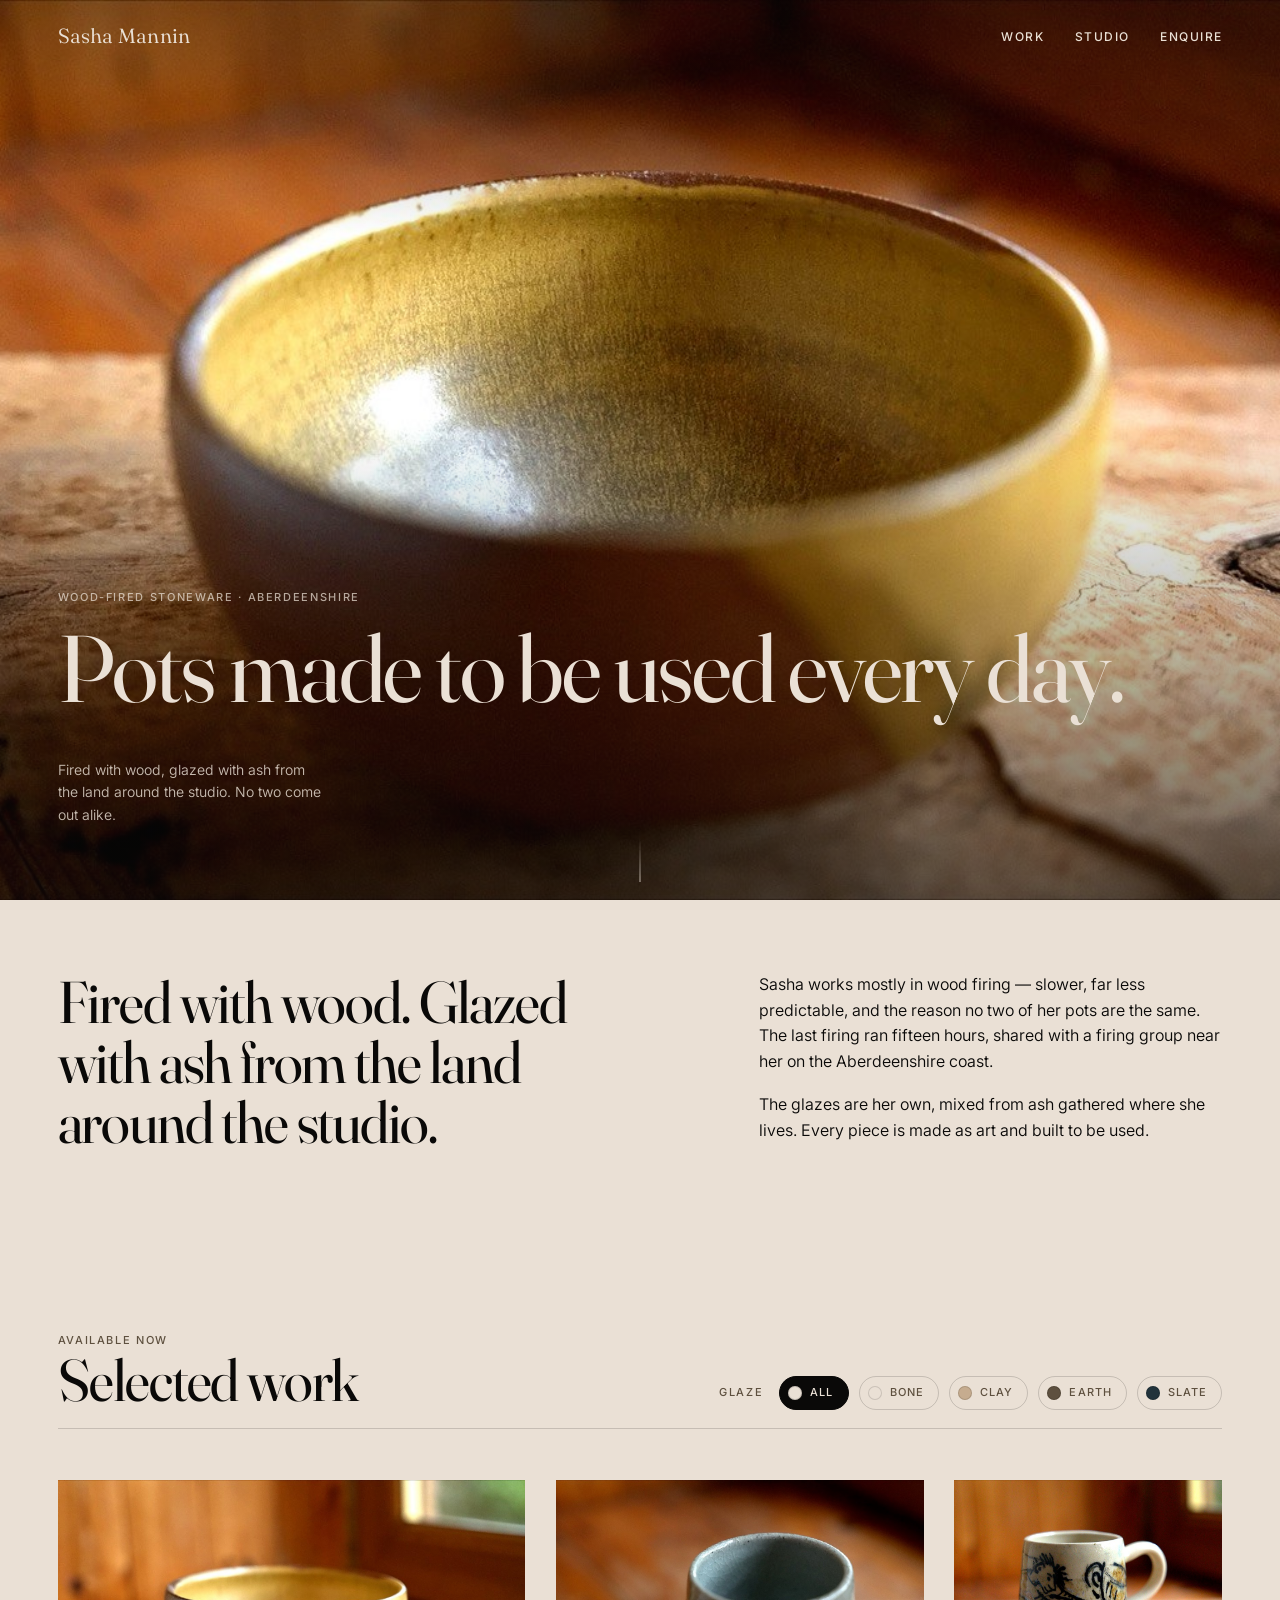
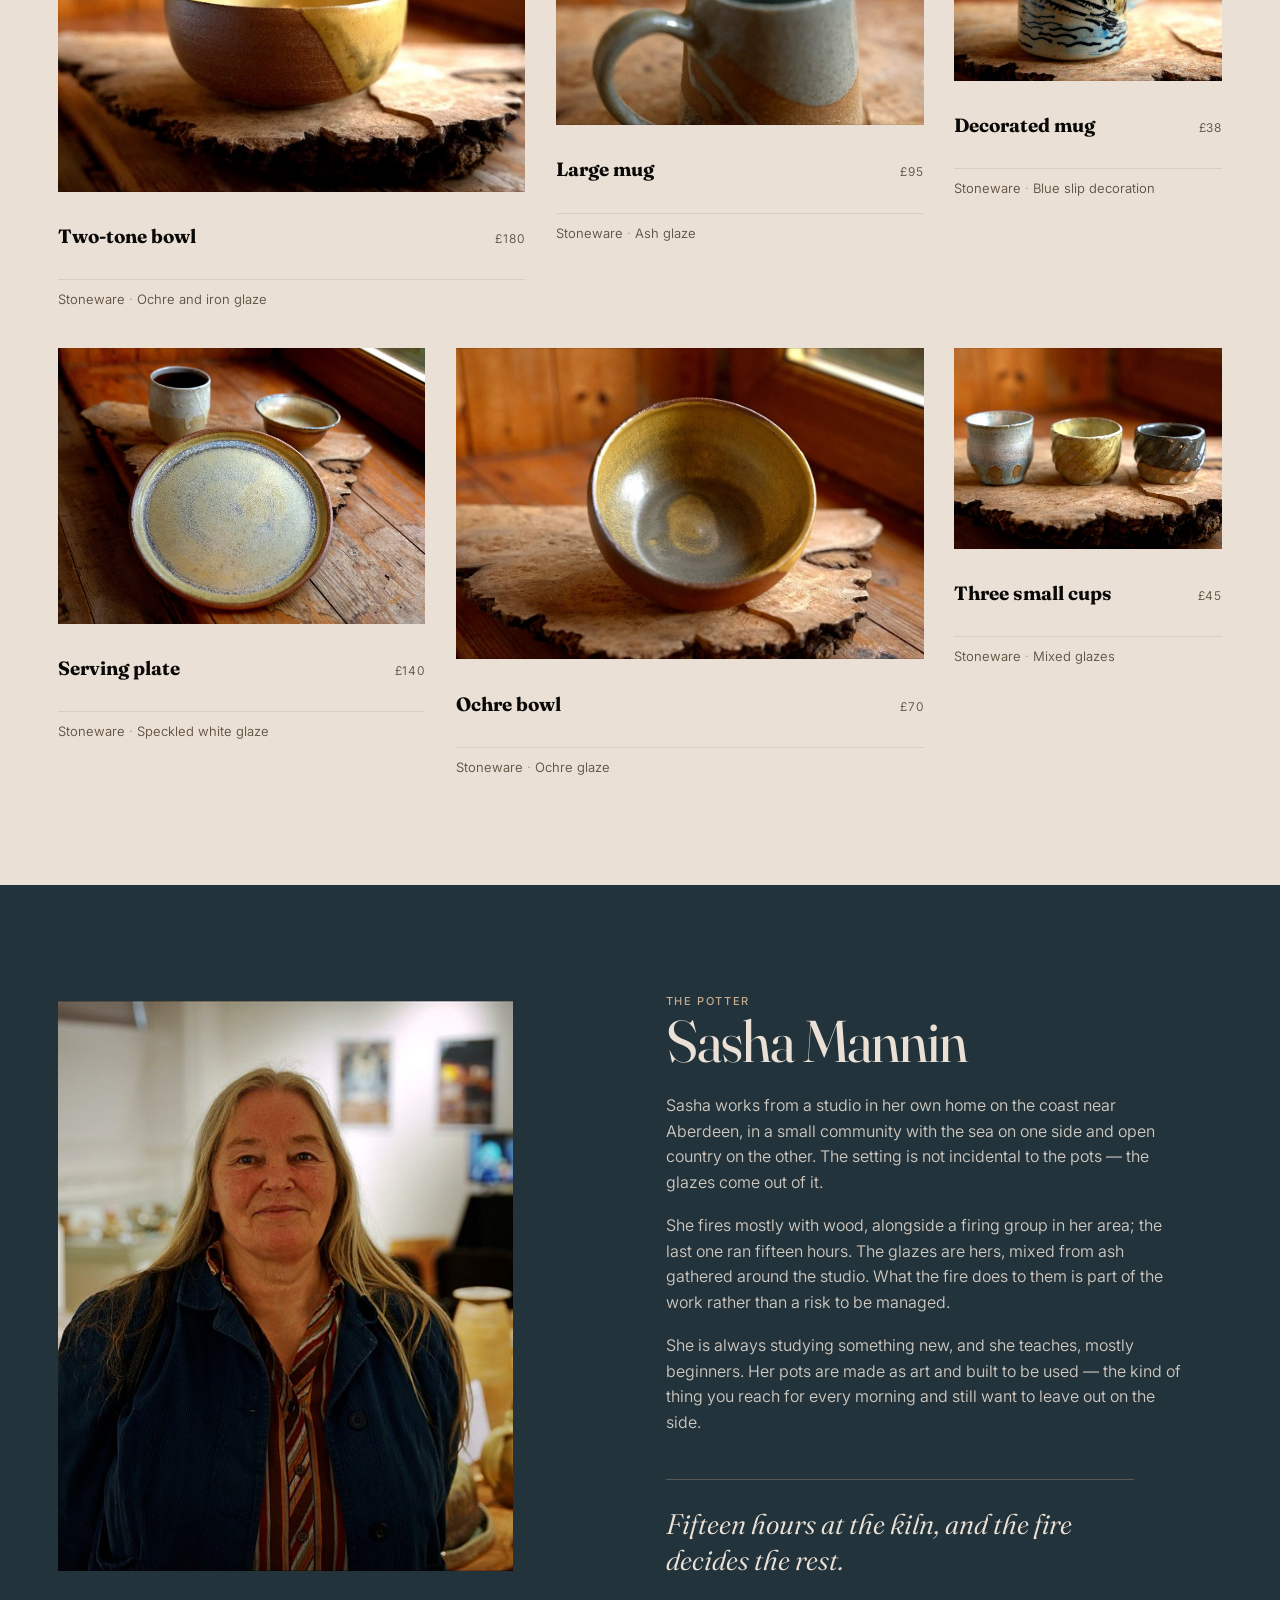
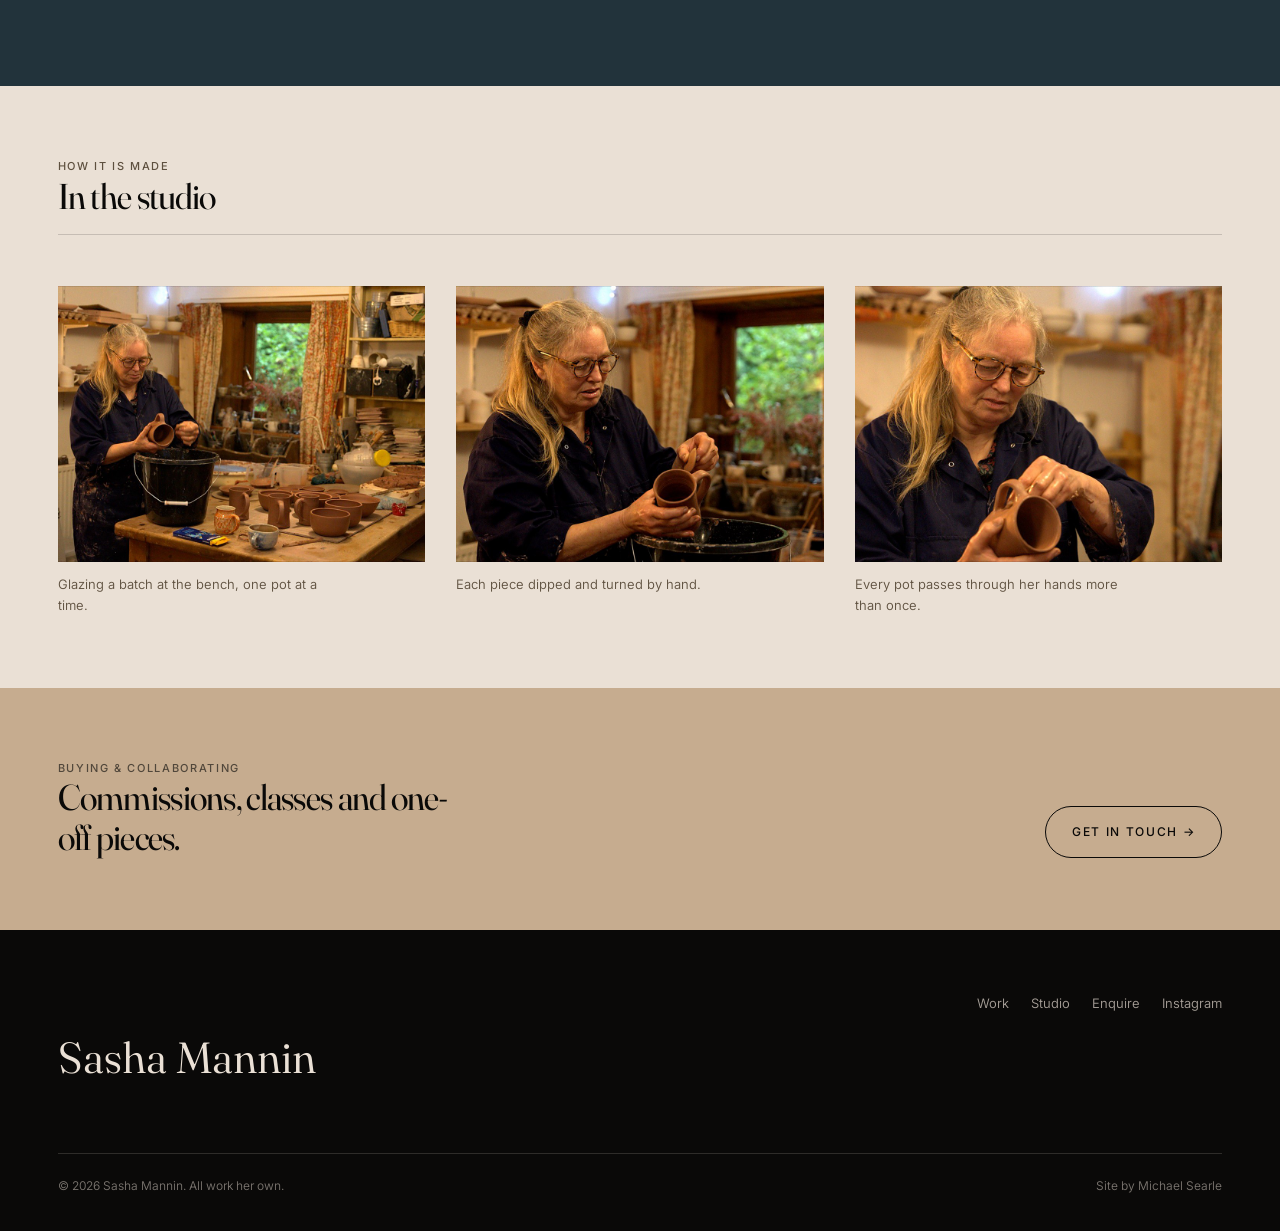
==== commit 8f6ab2f4: "Replace the placeholder copy with Sasha's actual story Everything that was invented is gone. The sit" ====
--- a/index.html
+++ b/index.html
@@ -4,13 +4,13 @@
 <meta charset="utf-8">
 <meta name="viewport" content="width=device-width, initial-scale=1">
 <title>Sasha Mannin — Ceramics</title>
-<meta name="description" content="Hand-thrown stoneware and porcelain by Sasha Mannin. Studio pottery, one-off pieces and commissions.">
+<meta name="description" content="Wood-fired stoneware by Sasha Mannin, made on the coast near Aberdeen and glazed with ash from the land around her studio.">
 <meta name="theme-color" content="#EAE0D5">
 
 <meta property="og:type" content="website">
 <meta property="og:site_name" content="Sasha Mannin">
 <meta property="og:title" content="Sasha Mannin — Ceramics">
-<meta property="og:description" content="Hand-thrown stoneware and porcelain. Studio pottery, one-off pieces and commissions.">
+<meta property="og:description" content="Wood-fired stoneware, made on the coast near Aberdeen and glazed with ash from the land around the studio.">
 <!-- Add once a share image exists at assets/img/share.jpg (1200x628, absolute URL) -->
 <!-- <meta property="og:image" content="https://REPLACE-DOMAIN/assets/img/share.jpg"> -->
 
@@ -48,12 +48,10 @@
 
     <div class="hero__foot">
       <div>
-        <p class="label">Hand-thrown stoneware &amp; porcelain</p>
-        <!-- REPLACE: one line, in her words -->
+        <p class="label">Wood-fired stoneware &middot; Aberdeenshire</p>
         <h1 class="display display--xl hero__line">Pots made to be used every day.</h1>
       </div>
-      <!-- REPLACE: where she works -->
-      <p class="hero__aside">Wheel-thrown and hand-finished in the studio. Every piece one of one.</p>
+      <p class="hero__aside">Fired with wood, glazed with ash from the land around the studio. No two come out alike.</p>
     </div>
     <span class="cue" aria-hidden="true"></span>
   </section>
@@ -62,15 +60,14 @@
   <section class="bay bay--tight">
     <div class="split">
       <div class="split__a">
-        <!-- REPLACE: the single sentence the whole site rests on -->
-        <p class="display display--l">Clay, water, a wheel and a long wait by the kiln.</p>
+        <p class="display display--l">Fired with wood. Glazed with ash from the land around the studio.</p>
       </div>
       <div class="split__b prose">
-        <!-- REPLACE: three or four sentences, hers -->
-        <p>Each piece is thrown by hand, trimmed on the wheel, and glazed in small
-        batches — which is why no two ever match exactly. The variation is the point.</p>
-        <p>Work is made in short runs and sold as it comes out of the kiln. Commissions
-        for tableware, wedding gifts and restaurant service are welcome.</p>
+        <p>Sasha works mostly in wood firing — slower, far less predictable, and the
+        reason no two of her pots are the same. The last firing ran fifteen hours,
+        shared with a firing group near her on the Aberdeenshire coast.</p>
+        <p>The glazes are her own, mixed from ash gathered where she lives. Every
+        piece is made as art and built to be used.</p>
       </div>
     </div>
   </section>
@@ -190,20 +187,18 @@
         <h2 class="display display--l">Sasha Mannin</h2>
 
         <div class="prose">
-          <!-- REPLACE: her story, in her voice. Three or four short
-               paragraphs. Where she learned, why she makes what she
-               makes, what she is working on now. -->
-          <p>Sasha has been throwing for over a decade, working mainly in stoneware
-          and porcelain. Her pots are built for the table — plates that stack, cups
-          that sit right in the hand, bowls heavy enough to stay put.</p>
-          <p>She works in small batches, glazing by hand and firing in a single kiln,
-          which keeps the runs short and the pieces individual.</p>
-          <p>Alongside the studio work she teaches, and takes on commissions for
-          restaurants, weddings and private collections.</p>
-        </div>
-
-        <!-- REPLACE: something she has actually said -->
-        <blockquote class="quote">“A pot isn’t finished until someone is using it.”</blockquote>
+          <p>Sasha works from a studio in her own home on the coast near Aberdeen, in a
+          small community with the sea on one side and open country on the other. The
+          setting is not incidental to the pots — the glazes come out of it.</p>
+          <p>She fires mostly with wood, alongside a firing group in her area; the last
+          one ran fifteen hours. The glazes are hers, mixed from ash gathered around the
+          studio. What the fire does to them is part of the work rather than a risk to
+          be managed.</p>
+          <p>She is always studying something new, and she teaches, mostly beginners.
+          Her pots are made as art and built to be used — the kind of thing you reach
+          for every morning and still want to leave out on the side.</p>
+        </div>
+        <p class="quote">Fifteen hours at the kiln, and the fire decides the rest.</p>
       </div>
     </div>
   </section>
@@ -244,7 +239,7 @@
     <div class="cut__inner">
       <div>
         <p class="label">Buying &amp; collaborating</p>
-        <p class="display display--m" style="max-width:20ch">Commissions, wholesale and one-off pieces.</p>
+        <p class="display display--m" style="max-width:20ch">Commissions, classes and one-off pieces.</p>
       </div>
       <a class="btn" href="contact.html">Get in touch →</a>
     </div>
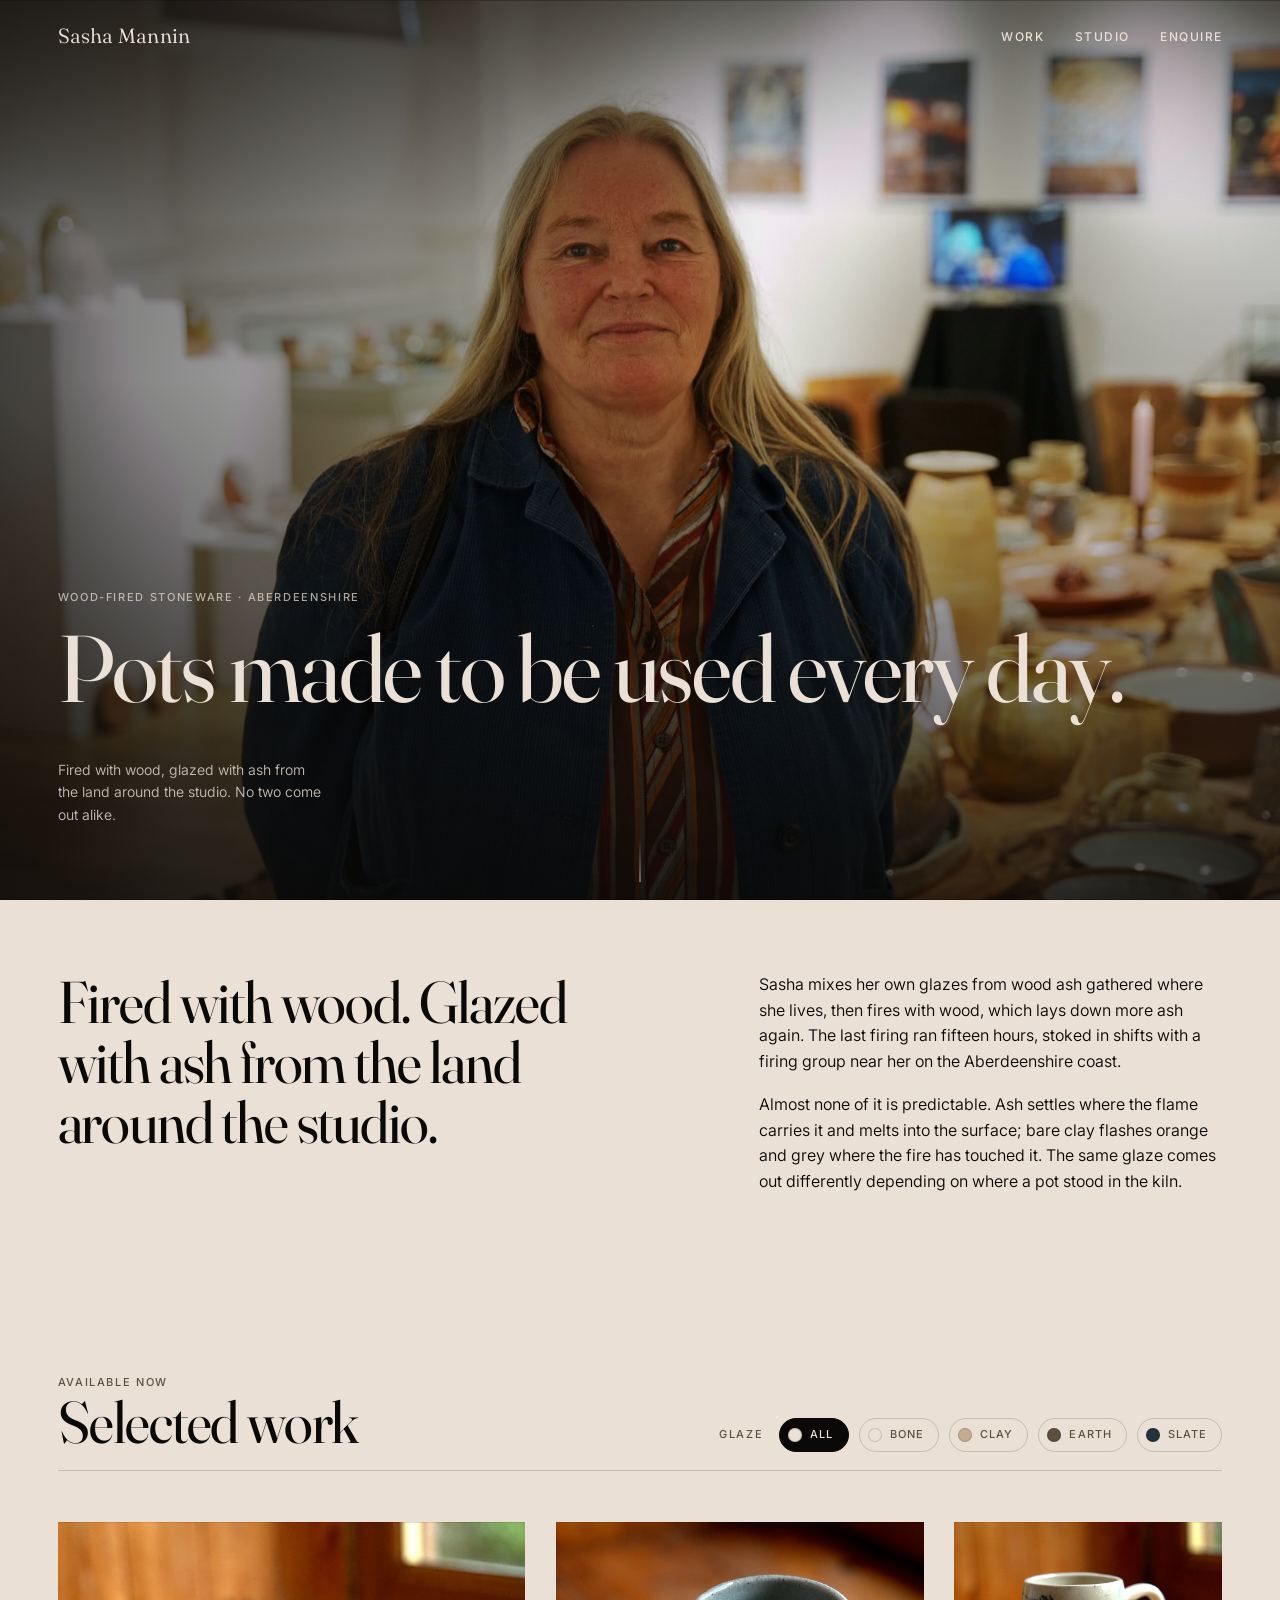
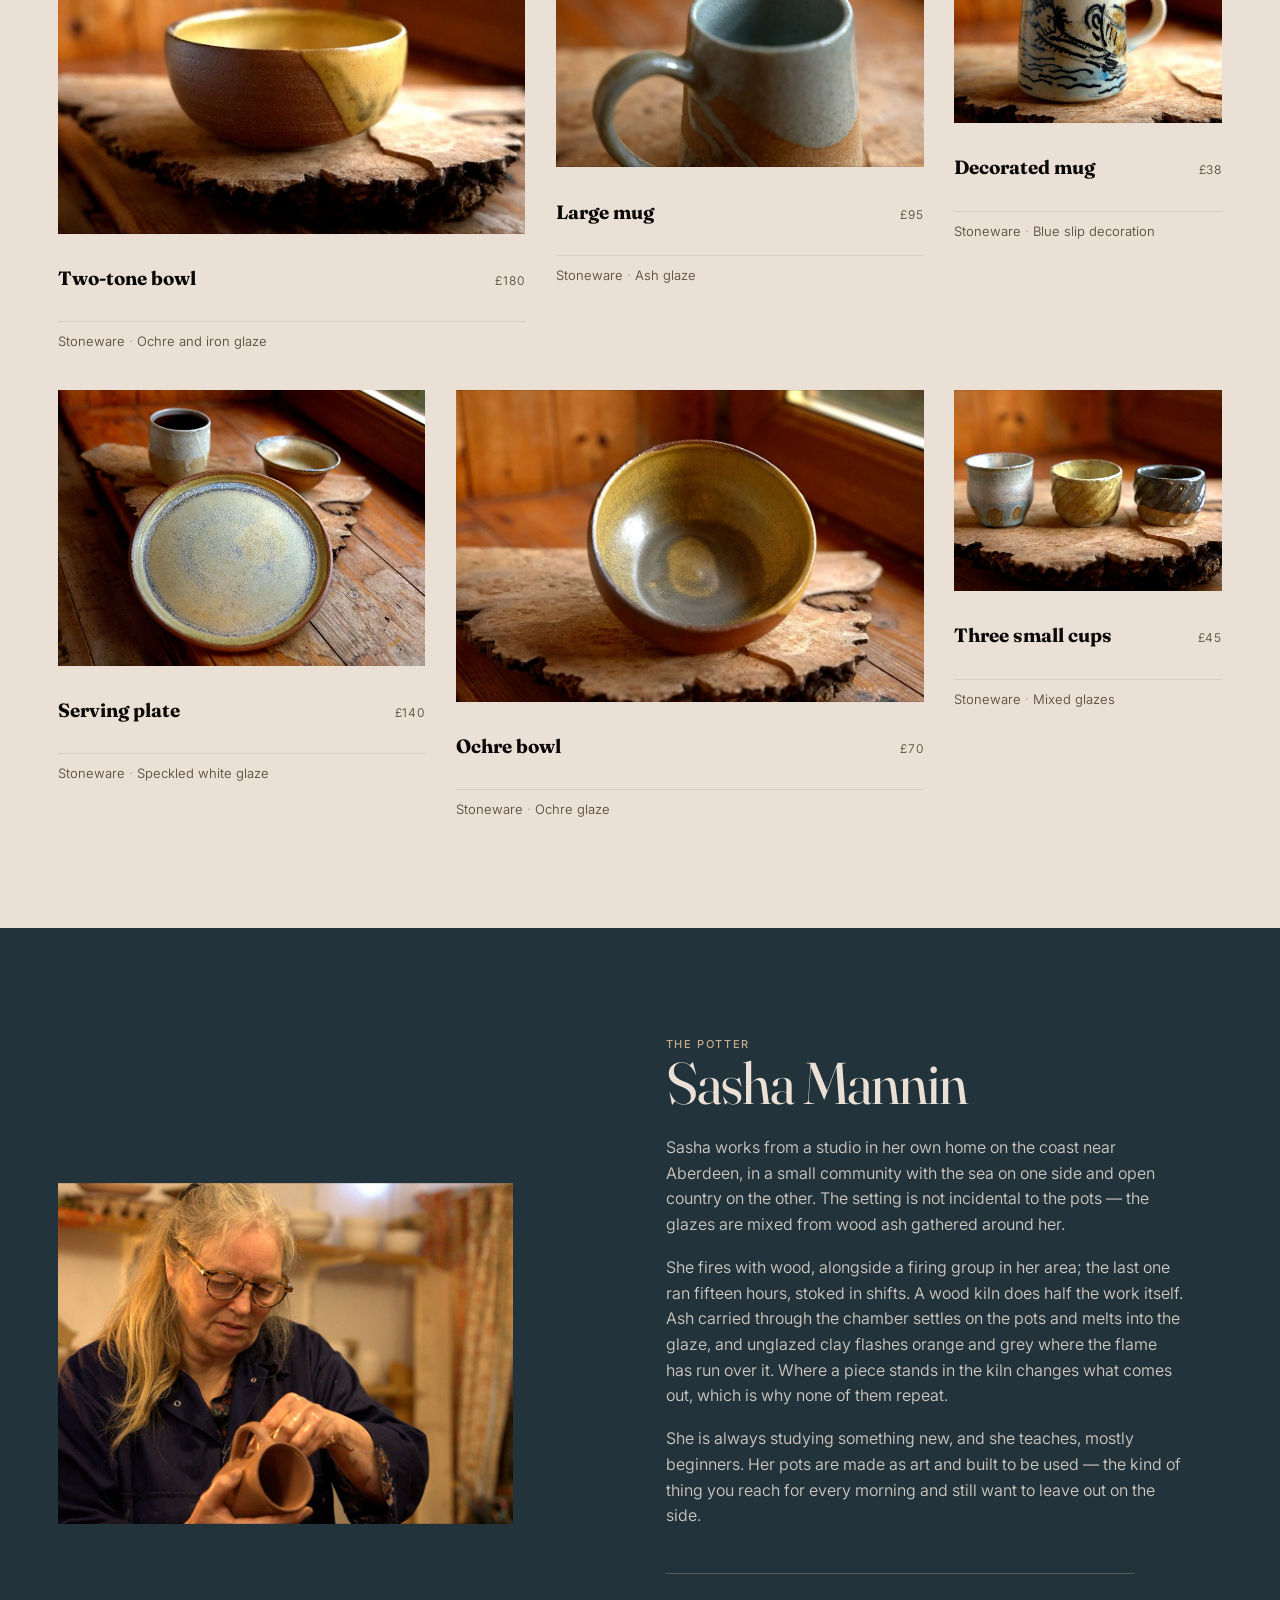
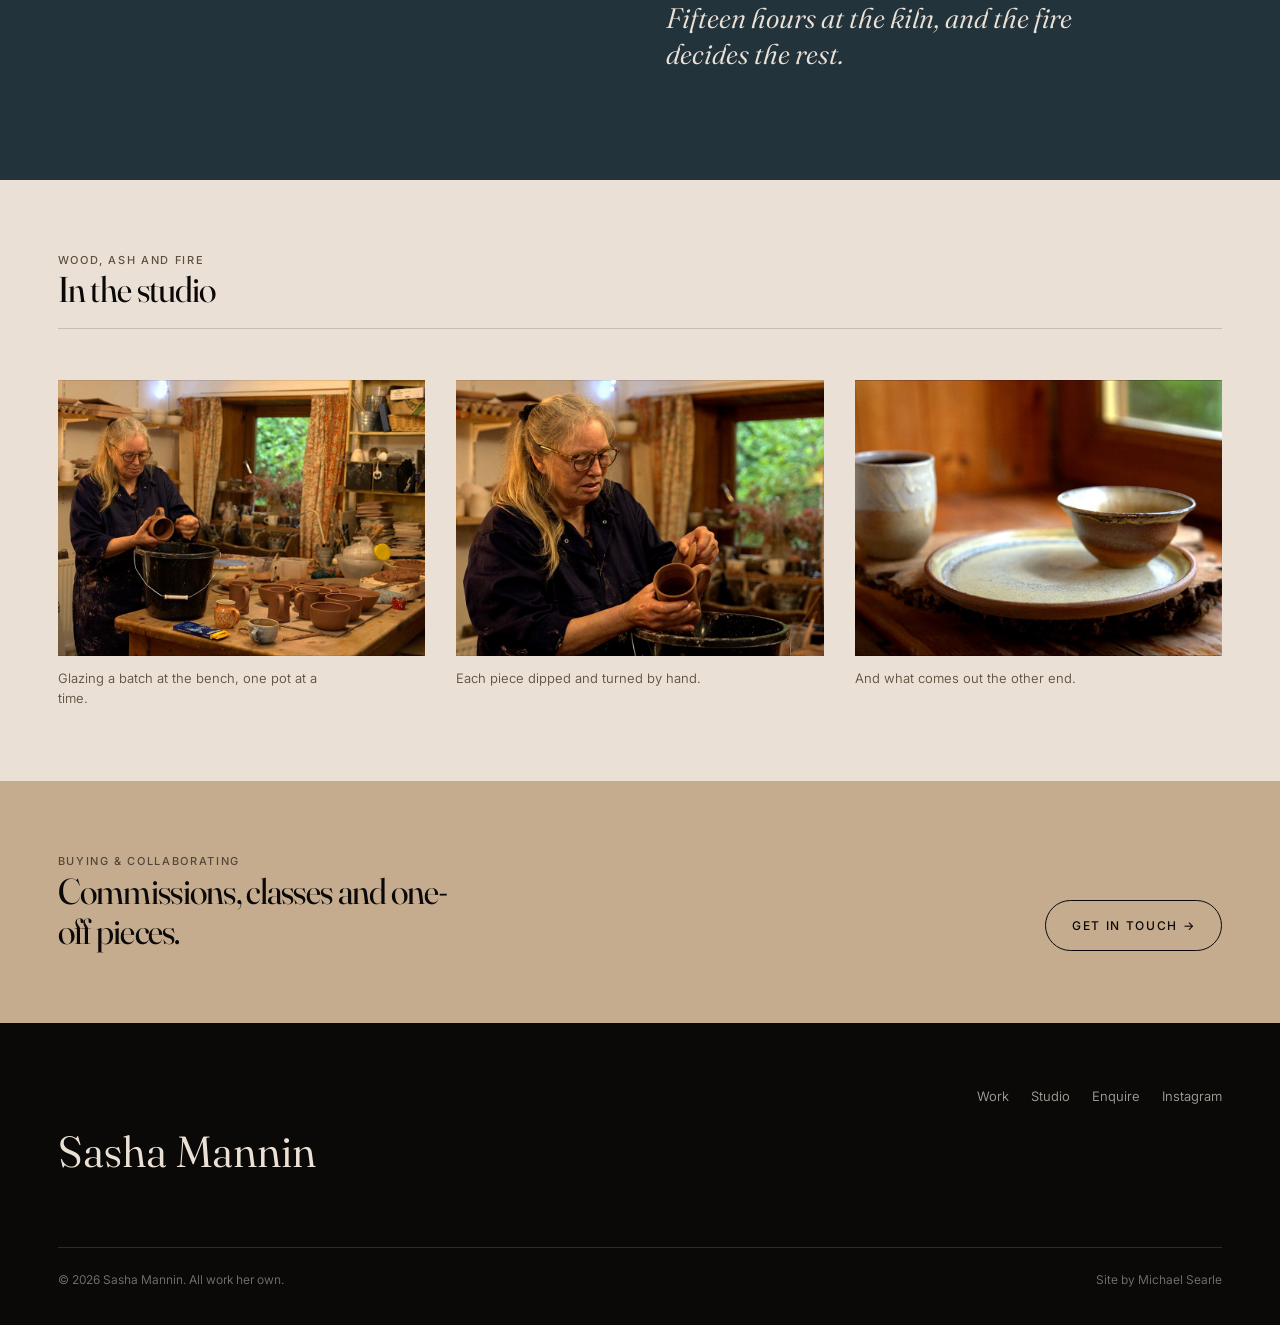
==== commit f27871f7: "4K hero, and copy rewritten with real wood-firing terms Hero is the exhibition portrait from the 384" ====
--- a/index.html
+++ b/index.html
@@ -4,7 +4,7 @@
 <meta charset="utf-8">
 <meta name="viewport" content="width=device-width, initial-scale=1">
 <title>Sasha Mannin — Ceramics</title>
-<meta name="description" content="Wood-fired stoneware by Sasha Mannin, made on the coast near Aberdeen and glazed with ash from the land around her studio.">
+<meta name="description" content="Wood-fired stoneware by Sasha Mannin, made on the coast near Aberdeen. Glazes mixed from local wood ash, fired with wood over fifteen hours.">
 <meta name="theme-color" content="#EAE0D5">
 
 <meta property="og:type" content="website">
@@ -42,7 +42,7 @@
        least 2000px wide. Until then this shows a tone. -->
   <section class="hero">
     <div class="shot" data-file="assets/img/work/hero.jpg">
-      <img src="assets/img/work/hero.jpg?v=4" alt="A large ochre-glazed bowl on a wooden slab" width="2400" height="1600">
+      <img src="assets/img/work/hero.jpg?v=5" alt="Sasha Mannin at an exhibition of her work" width="2400" height="1600">
     </div>
     <div class="hero__veil"></div>
 
@@ -63,11 +63,14 @@
         <p class="display display--l">Fired with wood. Glazed with ash from the land around the studio.</p>
       </div>
       <div class="split__b prose">
-        <p>Sasha works mostly in wood firing — slower, far less predictable, and the
-        reason no two of her pots are the same. The last firing ran fifteen hours,
-        shared with a firing group near her on the Aberdeenshire coast.</p>
-        <p>The glazes are her own, mixed from ash gathered where she lives. Every
-        piece is made as art and built to be used.</p>
+        <p>Sasha mixes her own glazes from wood ash gathered where she lives, then
+        fires with wood, which lays down more ash again. The last firing ran fifteen
+        hours, stoked in shifts with a firing group near her on the Aberdeenshire
+        coast.</p>
+        <p>Almost none of it is predictable. Ash settles where the flame carries it and
+        melts into the surface; bare clay flashes orange and grey where the fire has
+        touched it. The same glaze comes out differently depending on where a pot stood
+        in the kiln.</p>
       </div>
     </div>
   </section>
@@ -104,7 +107,7 @@
 
       <article class="piece" data-tone="clay" style="--span:5;--push:0">
         <div class="piece__frame" data-file="work/01.jpg" style="--tone:#C6AC8F;--ratio:3/2">
-          <img src="assets/img/work/01.jpg?v=4" alt="A two-tone bowl, ochre above iron brown, on a wooden slab" loading="lazy" decoding="async" width="1200" height="1500">
+          <img src="assets/img/work/01.jpg?v=5" alt="A two-tone bowl, ochre above iron brown, on a wooden slab" loading="lazy" decoding="async" width="1200" height="1500">
         </div>
         <div class="piece__slate">
           <h3 class="piece__name">Two-tone bowl</h3>
@@ -115,7 +118,7 @@
 
       <article class="piece" data-tone="slate" style="--span:4;--push:64">
         <div class="piece__frame" data-file="work/02.jpg" style="--tone:#EAE0D5;--ratio:3/2">
-          <img src="assets/img/work/02.jpg?v=4" alt="A large grey-green mug with a looped handle" loading="lazy" decoding="async" width="1200" height="1500">
+          <img src="assets/img/work/02.jpg?v=5" alt="A large grey-green mug with a looped handle" loading="lazy" decoding="async" width="1200" height="1500">
         </div>
         <div class="piece__slate">
           <h3 class="piece__name">Large mug</h3>
@@ -126,7 +129,7 @@
 
       <article class="piece" data-tone="bone" style="--span:3;--push:180">
         <div class="piece__frame" data-file="work/03.jpg" style="--tone:#22333B;--ratio:4/3">
-          <img src="assets/img/work/03.jpg?v=4" alt="A white mug painted with blue slip decoration" loading="lazy" decoding="async" width="1200" height="1600">
+          <img src="assets/img/work/03.jpg?v=5" alt="A white mug painted with blue slip decoration" loading="lazy" decoding="async" width="1200" height="1600">
         </div>
         <div class="piece__slate">
           <h3 class="piece__name">Decorated mug</h3>
@@ -137,7 +140,7 @@
 
       <article class="piece" data-tone="bone" style="--span:4;--push:0">
         <div class="piece__frame" data-file="work/04.jpg" style="--tone:#5E503F;--ratio:4/3">
-          <img src="assets/img/work/04.jpg?v=4" alt="A wide speckled plate with two small cups" loading="lazy" decoding="async" width="1400" height="1400">
+          <img src="assets/img/work/04.jpg?v=5" alt="A wide speckled plate with two small cups" loading="lazy" decoding="async" width="1400" height="1400">
         </div>
         <div class="piece__slate">
           <h3 class="piece__name">Serving plate</h3>
@@ -148,7 +151,7 @@
 
       <article class="piece" data-tone="clay" style="--span:5;--push:52">
         <div class="piece__frame" data-file="work/05.jpg" style="--tone:#C6AC8F;--ratio:3/2">
-          <img src="assets/img/work/05.jpg?v=4" alt="A bowl glazed ochre inside, seen from above" loading="lazy" decoding="async" width="1500" height="1200">
+          <img src="assets/img/work/05.jpg?v=5" alt="A bowl glazed ochre inside, seen from above" loading="lazy" decoding="async" width="1500" height="1200">
         </div>
         <div class="piece__slate">
           <h3 class="piece__name">Ochre bowl</h3>
@@ -159,7 +162,7 @@
 
       <article class="piece" data-tone="earth" style="--span:3;--push:0">
         <div class="piece__frame" data-file="work/06.jpg" style="--tone:#EAE0D5;--ratio:4/3">
-          <img src="assets/img/work/06.jpg?v=4" alt="Three small cups in cream, ochre and dark glazes" loading="lazy" decoding="async" width="1200" height="1600">
+          <img src="assets/img/work/06.jpg?v=5" alt="Three small cups in cream, ochre and dark glazes" loading="lazy" decoding="async" width="1200" height="1600">
         </div>
         <div class="piece__slate">
           <h3 class="piece__name">Three small cups</h3>
@@ -178,7 +181,7 @@
     <div class="profile__grid">
       <div class="profile__shot">
         <div class="piece__frame" data-file="studio/portrait.jpg">
-          <img src="assets/img/studio/portrait.jpg?v=4" alt="Sasha Mannin at an exhibition of her work" loading="lazy" decoding="async" width="1200" height="1500">
+          <img src="assets/img/studio/portrait.jpg?v=5" alt="Sasha Mannin holding a freshly turned pot" loading="lazy" decoding="async" width="1200" height="1500">
         </div>
       </div>
 
@@ -189,14 +192,17 @@
         <div class="prose">
           <p>Sasha works from a studio in her own home on the coast near Aberdeen, in a
           small community with the sea on one side and open country on the other. The
-          setting is not incidental to the pots — the glazes come out of it.</p>
-          <p>She fires mostly with wood, alongside a firing group in her area; the last
-          one ran fifteen hours. The glazes are hers, mixed from ash gathered around the
-          studio. What the fire does to them is part of the work rather than a risk to
-          be managed.</p>
+          setting is not incidental to the pots — the glazes are mixed from wood ash
+          gathered around her.</p>
+          <p>She fires with wood, alongside a firing group in her area; the last one ran
+          fifteen hours, stoked in shifts. A wood kiln does half the work itself. Ash
+          carried through the chamber settles on the pots and melts into the glaze, and
+          unglazed clay flashes orange and grey where the flame has run over it. Where a
+          piece stands in the kiln changes what comes out, which is why none of them
+          repeat.</p>
           <p>She is always studying something new, and she teaches, mostly beginners.
-          Her pots are made as art and built to be used — the kind of thing you reach
-          for every morning and still want to leave out on the side.</p>
+          Her pots are made as art and built to be used — the kind of thing you reach for
+          every morning and still want to leave out on the side.</p>
         </div>
         <p class="quote">Fifteen hours at the kiln, and the fire decides the rest.</p>
       </div>
@@ -207,7 +213,7 @@
   <section class="bay bay--tight">
     <div class="head">
       <div>
-        <p class="label">How it is made</p>
+        <p class="label">Wood, ash and fire</p>
         <h2 class="display display--m">In the studio</h2>
       </div>
     </div>
@@ -215,21 +221,21 @@
     <div class="strip">
       <figure>
         <div class="piece__frame" data-file="studio/01.jpg" style="--tone:#C6AC8F">
-          <img src="assets/img/studio/01.jpg?v=4" alt="Sasha Mannin glazing a pot at her studio bench" loading="lazy" decoding="async" width="1200" height="1200">
+          <img src="assets/img/studio/01.jpg?v=5" alt="Sasha Mannin glazing a pot at her studio bench" loading="lazy" decoding="async" width="1200" height="1200">
         </div>
         <figcaption>Glazing a batch at the bench, one pot at a time.</figcaption>
       </figure>
       <figure>
         <div class="piece__frame" data-file="studio/02.jpg" style="--tone:#5E503F">
-          <img src="assets/img/studio/02.jpg?v=4" alt="Sasha Mannin shaping a pot by hand" loading="lazy" decoding="async" width="1200" height="1200">
+          <img src="assets/img/studio/02.jpg?v=5" alt="Sasha Mannin shaping a pot by hand" loading="lazy" decoding="async" width="1200" height="1200">
         </div>
         <figcaption>Each piece dipped and turned by hand.</figcaption>
       </figure>
       <figure>
         <div class="piece__frame" data-file="studio/03.jpg" style="--tone:#22333B">
-          <img src="assets/img/studio/03.jpg?v=4" alt="Sasha Mannin holding a finished mug" loading="lazy" decoding="async" width="1200" height="1200">
-        </div>
-        <figcaption>Every pot passes through her hands more than once.</figcaption>
+          <img src="assets/img/studio/03.jpg?v=5" alt="A cup, a bowl and a plate grouped on a wooden slab" loading="lazy" decoding="async" width="1200" height="1200">
+        </div>
+        <figcaption>And what comes out the other end.</figcaption>
       </figure>
     </div>
   </section>
--- a/assets/css/site.css
+++ b/assets/css/site.css
@@ -159,11 +159,19 @@
 
 .hero__veil{
   position:absolute; inset:0;
-  background:linear-gradient(180deg,
-    rgba(10,9,8,.42) 0%,
-    rgba(10,9,8,0) 26%,
-    rgba(10,9,8,0) 48%,
-    rgba(10,9,8,.62) 100%);
+  /* Two scrims, so the type holds on a bright photograph as well as a dark
+     one: a vertical one for the masthead and the foot, and a horizontal one
+     that keeps a dark ground under the text column whatever is behind it. */
+  background:
+    linear-gradient(100deg,
+      rgba(10,9,8,.62) 0%,
+      rgba(10,9,8,.34) 30%,
+      rgba(10,9,8,0)   62%),
+    linear-gradient(180deg,
+      rgba(10,9,8,.46) 0%,
+      rgba(10,9,8,0)   24%,
+      rgba(10,9,8,0)   42%,
+      rgba(10,9,8,.74) 100%);
 }
 
 .hero__foot{
@@ -328,7 +336,7 @@
   align-items:center;
 }
 .profile__shot{ grid-column:1 / span 5; }
-.profile__shot .piece__frame{ aspect-ratio:4/5; background:#1a272e; }
+.profile__shot .piece__frame{ aspect-ratio:4/3; background:#1a272e; }
 .profile__body{ grid-column:7 / span 6; }
 .profile__body .prose{ color:rgba(234,224,213,.86); margin-top:22px; }
 .profile__body .prose p{ max-width:52ch; }
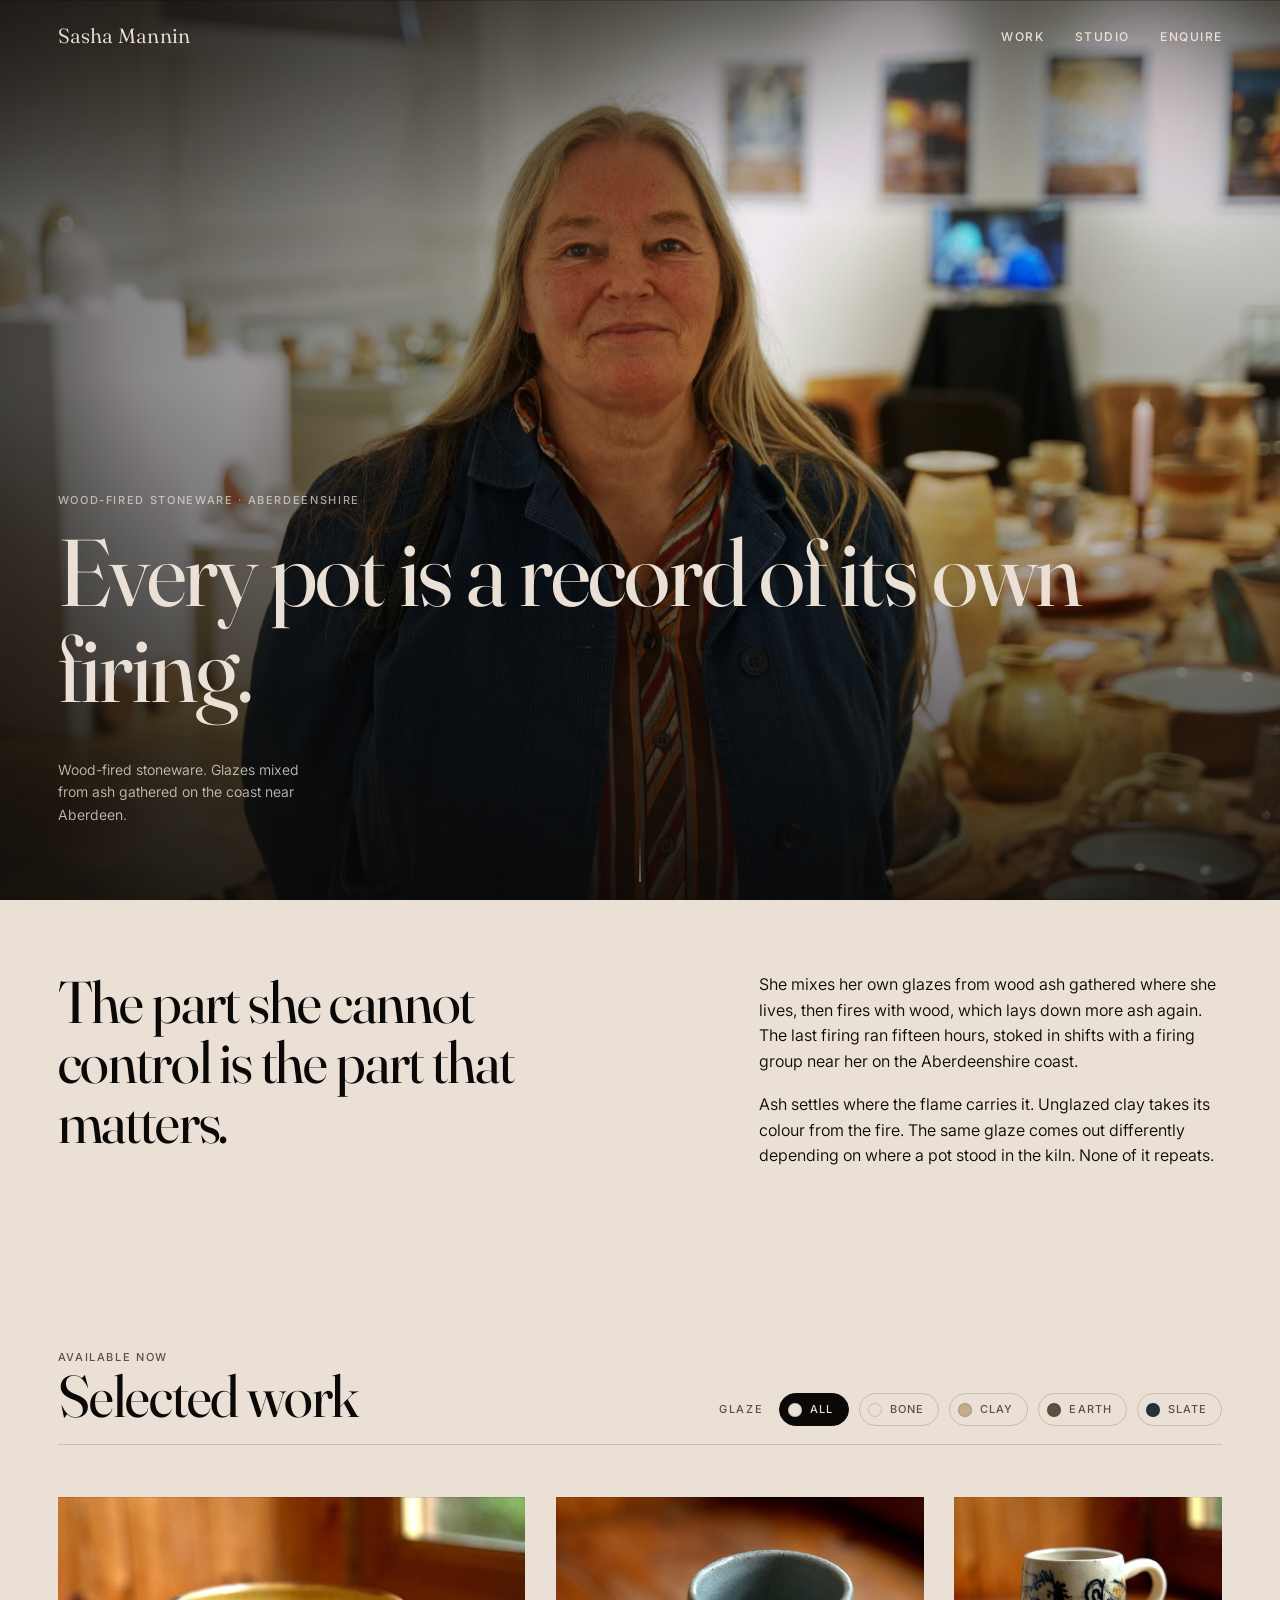
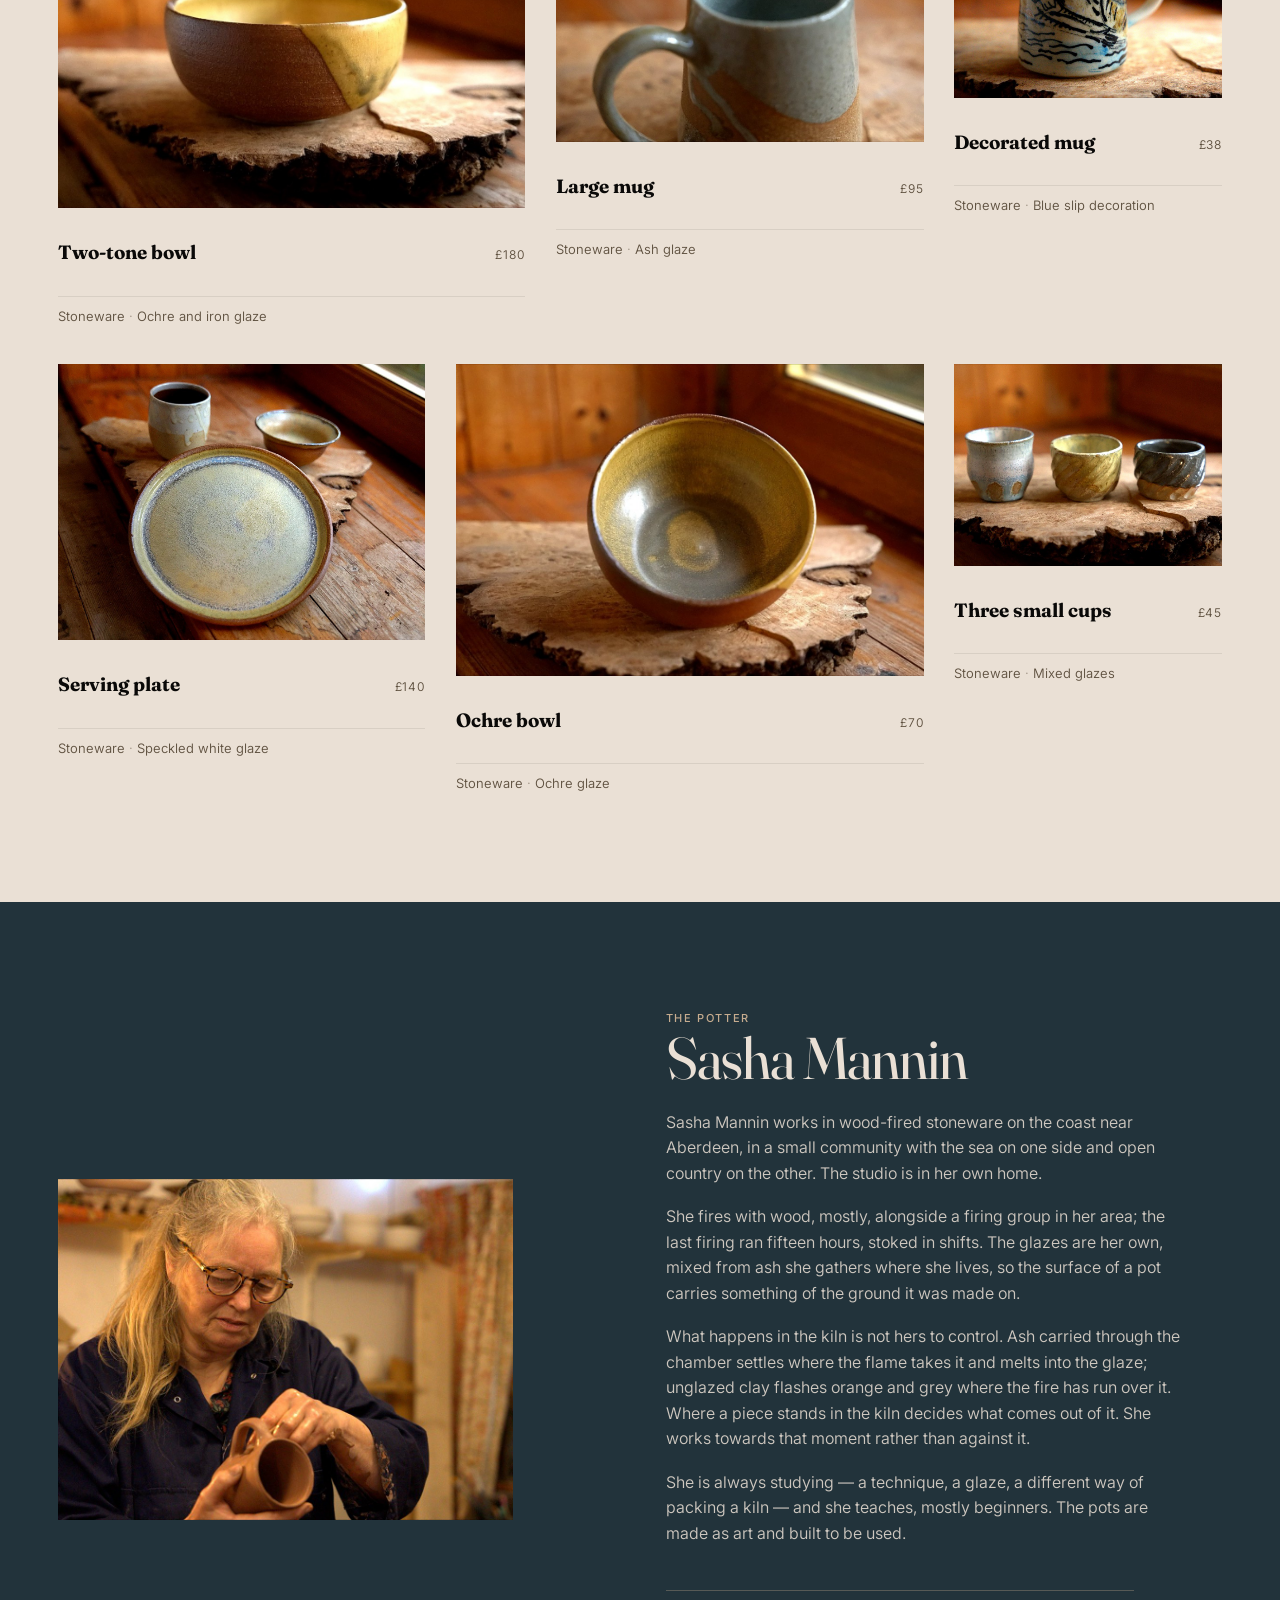
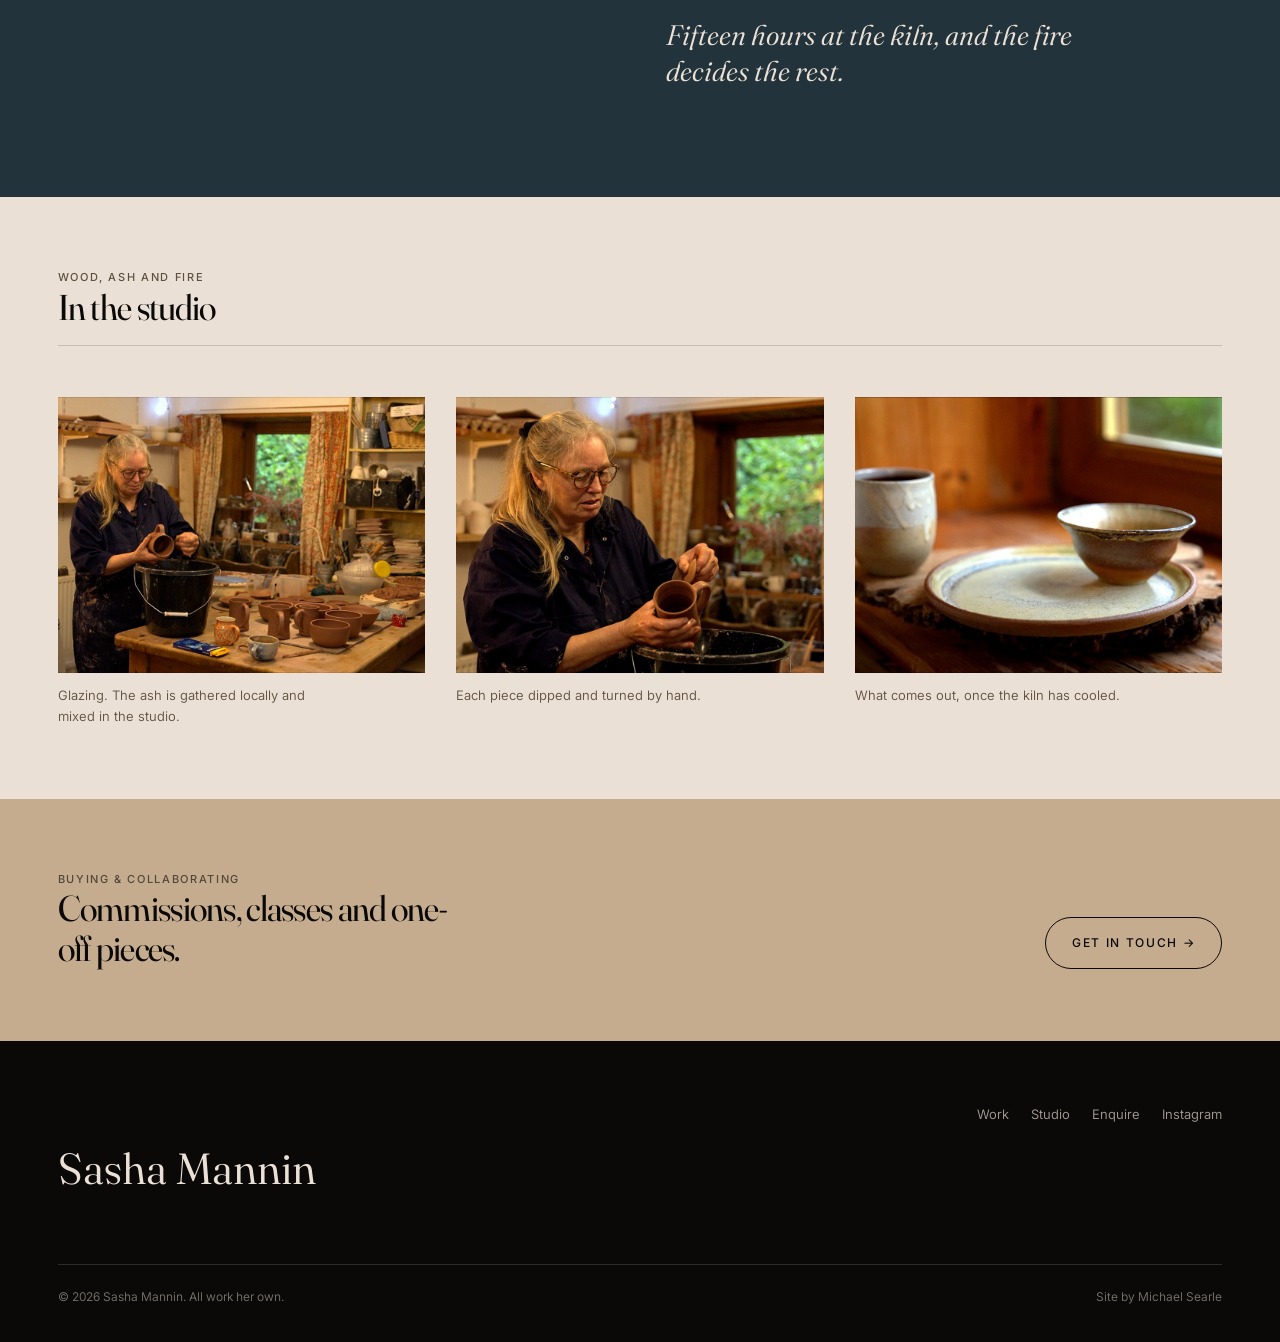
==== commit 75b2a08d: "Rewrite the site text in the register of the de Waal material Two registers in the reference, and th" ====
--- a/index.html
+++ b/index.html
@@ -42,16 +42,16 @@
        least 2000px wide. Until then this shows a tone. -->
   <section class="hero">
     <div class="shot" data-file="assets/img/work/hero.jpg">
-      <img src="assets/img/work/hero.jpg?v=5" alt="Sasha Mannin at an exhibition of her work" width="2400" height="1600">
+      <img src="assets/img/work/hero.jpg?v=6" alt="Sasha Mannin at an exhibition of her work" width="2400" height="1600">
     </div>
     <div class="hero__veil"></div>
 
     <div class="hero__foot">
       <div>
         <p class="label">Wood-fired stoneware &middot; Aberdeenshire</p>
-        <h1 class="display display--xl hero__line">Pots made to be used every day.</h1>
-      </div>
-      <p class="hero__aside">Fired with wood, glazed with ash from the land around the studio. No two come out alike.</p>
+        <h1 class="display display--xl hero__line">Every pot is a record of its own firing.</h1>
+      </div>
+      <p class="hero__aside">Wood-fired stoneware. Glazes mixed from ash gathered on the coast near Aberdeen.</p>
     </div>
     <span class="cue" aria-hidden="true"></span>
   </section>
@@ -60,17 +60,15 @@
   <section class="bay bay--tight">
     <div class="split">
       <div class="split__a">
-        <p class="display display--l">Fired with wood. Glazed with ash from the land around the studio.</p>
+        <p class="display display--l">The part she cannot control is the part that matters.</p>
       </div>
       <div class="split__b prose">
-        <p>Sasha mixes her own glazes from wood ash gathered where she lives, then
-        fires with wood, which lays down more ash again. The last firing ran fifteen
-        hours, stoked in shifts with a firing group near her on the Aberdeenshire
-        coast.</p>
-        <p>Almost none of it is predictable. Ash settles where the flame carries it and
-        melts into the surface; bare clay flashes orange and grey where the fire has
-        touched it. The same glaze comes out differently depending on where a pot stood
-        in the kiln.</p>
+        <p>She mixes her own glazes from wood ash gathered where she lives, then fires
+        with wood, which lays down more ash again. The last firing ran fifteen hours,
+        stoked in shifts with a firing group near her on the Aberdeenshire coast.</p>
+        <p>Ash settles where the flame carries it. Unglazed clay takes its colour from
+        the fire. The same glaze comes out differently depending on where a pot stood in
+        the kiln. None of it repeats.</p>
       </div>
     </div>
   </section>
@@ -107,7 +105,7 @@
 
       <article class="piece" data-tone="clay" style="--span:5;--push:0">
         <div class="piece__frame" data-file="work/01.jpg" style="--tone:#C6AC8F;--ratio:3/2">
-          <img src="assets/img/work/01.jpg?v=5" alt="A two-tone bowl, ochre above iron brown, on a wooden slab" loading="lazy" decoding="async" width="1200" height="1500">
+          <img src="assets/img/work/01.jpg?v=6" alt="A two-tone bowl, ochre above iron brown, on a wooden slab" loading="lazy" decoding="async" width="1200" height="1500">
         </div>
         <div class="piece__slate">
           <h3 class="piece__name">Two-tone bowl</h3>
@@ -118,7 +116,7 @@
 
       <article class="piece" data-tone="slate" style="--span:4;--push:64">
         <div class="piece__frame" data-file="work/02.jpg" style="--tone:#EAE0D5;--ratio:3/2">
-          <img src="assets/img/work/02.jpg?v=5" alt="A large grey-green mug with a looped handle" loading="lazy" decoding="async" width="1200" height="1500">
+          <img src="assets/img/work/02.jpg?v=6" alt="A large grey-green mug with a looped handle" loading="lazy" decoding="async" width="1200" height="1500">
         </div>
         <div class="piece__slate">
           <h3 class="piece__name">Large mug</h3>
@@ -129,7 +127,7 @@
 
       <article class="piece" data-tone="bone" style="--span:3;--push:180">
         <div class="piece__frame" data-file="work/03.jpg" style="--tone:#22333B;--ratio:4/3">
-          <img src="assets/img/work/03.jpg?v=5" alt="A white mug painted with blue slip decoration" loading="lazy" decoding="async" width="1200" height="1600">
+          <img src="assets/img/work/03.jpg?v=6" alt="A white mug painted with blue slip decoration" loading="lazy" decoding="async" width="1200" height="1600">
         </div>
         <div class="piece__slate">
           <h3 class="piece__name">Decorated mug</h3>
@@ -140,7 +138,7 @@
 
       <article class="piece" data-tone="bone" style="--span:4;--push:0">
         <div class="piece__frame" data-file="work/04.jpg" style="--tone:#5E503F;--ratio:4/3">
-          <img src="assets/img/work/04.jpg?v=5" alt="A wide speckled plate with two small cups" loading="lazy" decoding="async" width="1400" height="1400">
+          <img src="assets/img/work/04.jpg?v=6" alt="A wide speckled plate with two small cups" loading="lazy" decoding="async" width="1400" height="1400">
         </div>
         <div class="piece__slate">
           <h3 class="piece__name">Serving plate</h3>
@@ -151,7 +149,7 @@
 
       <article class="piece" data-tone="clay" style="--span:5;--push:52">
         <div class="piece__frame" data-file="work/05.jpg" style="--tone:#C6AC8F;--ratio:3/2">
-          <img src="assets/img/work/05.jpg?v=5" alt="A bowl glazed ochre inside, seen from above" loading="lazy" decoding="async" width="1500" height="1200">
+          <img src="assets/img/work/05.jpg?v=6" alt="A bowl glazed ochre inside, seen from above" loading="lazy" decoding="async" width="1500" height="1200">
         </div>
         <div class="piece__slate">
           <h3 class="piece__name">Ochre bowl</h3>
@@ -162,7 +160,7 @@
 
       <article class="piece" data-tone="earth" style="--span:3;--push:0">
         <div class="piece__frame" data-file="work/06.jpg" style="--tone:#EAE0D5;--ratio:4/3">
-          <img src="assets/img/work/06.jpg?v=5" alt="Three small cups in cream, ochre and dark glazes" loading="lazy" decoding="async" width="1200" height="1600">
+          <img src="assets/img/work/06.jpg?v=6" alt="Three small cups in cream, ochre and dark glazes" loading="lazy" decoding="async" width="1200" height="1600">
         </div>
         <div class="piece__slate">
           <h3 class="piece__name">Three small cups</h3>
@@ -181,7 +179,7 @@
     <div class="profile__grid">
       <div class="profile__shot">
         <div class="piece__frame" data-file="studio/portrait.jpg">
-          <img src="assets/img/studio/portrait.jpg?v=5" alt="Sasha Mannin holding a freshly turned pot" loading="lazy" decoding="async" width="1200" height="1500">
+          <img src="assets/img/studio/portrait.jpg?v=6" alt="Sasha Mannin holding a freshly turned pot" loading="lazy" decoding="async" width="1200" height="1500">
         </div>
       </div>
 
@@ -190,19 +188,21 @@
         <h2 class="display display--l">Sasha Mannin</h2>
 
         <div class="prose">
-          <p>Sasha works from a studio in her own home on the coast near Aberdeen, in a
+          <p>Sasha Mannin works in wood-fired stoneware on the coast near Aberdeen, in a
           small community with the sea on one side and open country on the other. The
-          setting is not incidental to the pots — the glazes are mixed from wood ash
-          gathered around her.</p>
-          <p>She fires with wood, alongside a firing group in her area; the last one ran
-          fifteen hours, stoked in shifts. A wood kiln does half the work itself. Ash
-          carried through the chamber settles on the pots and melts into the glaze, and
-          unglazed clay flashes orange and grey where the flame has run over it. Where a
-          piece stands in the kiln changes what comes out, which is why none of them
-          repeat.</p>
-          <p>She is always studying something new, and she teaches, mostly beginners.
-          Her pots are made as art and built to be used — the kind of thing you reach for
-          every morning and still want to leave out on the side.</p>
+          studio is in her own home.</p>
+          <p>She fires with wood, mostly, alongside a firing group in her area; the last
+          firing ran fifteen hours, stoked in shifts. The glazes are her own, mixed from
+          ash she gathers where she lives, so the surface of a pot carries something of
+          the ground it was made on.</p>
+          <p>What happens in the kiln is not hers to control. Ash carried through the
+          chamber settles where the flame takes it and melts into the glaze; unglazed
+          clay flashes orange and grey where the fire has run over it. Where a piece
+          stands in the kiln decides what comes out of it. She works towards that moment
+          rather than against it.</p>
+          <p>She is always studying — a technique, a glaze, a different way of packing a
+          kiln — and she teaches, mostly beginners. The pots are made as art and built to
+          be used.</p>
         </div>
         <p class="quote">Fifteen hours at the kiln, and the fire decides the rest.</p>
       </div>
@@ -221,21 +221,21 @@
     <div class="strip">
       <figure>
         <div class="piece__frame" data-file="studio/01.jpg" style="--tone:#C6AC8F">
-          <img src="assets/img/studio/01.jpg?v=5" alt="Sasha Mannin glazing a pot at her studio bench" loading="lazy" decoding="async" width="1200" height="1200">
-        </div>
-        <figcaption>Glazing a batch at the bench, one pot at a time.</figcaption>
+          <img src="assets/img/studio/01.jpg?v=6" alt="Sasha Mannin glazing a pot at her studio bench" loading="lazy" decoding="async" width="1200" height="1200">
+        </div>
+        <figcaption>Glazing. The ash is gathered locally and mixed in the studio.</figcaption>
       </figure>
       <figure>
         <div class="piece__frame" data-file="studio/02.jpg" style="--tone:#5E503F">
-          <img src="assets/img/studio/02.jpg?v=5" alt="Sasha Mannin shaping a pot by hand" loading="lazy" decoding="async" width="1200" height="1200">
+          <img src="assets/img/studio/02.jpg?v=6" alt="Sasha Mannin shaping a pot by hand" loading="lazy" decoding="async" width="1200" height="1200">
         </div>
         <figcaption>Each piece dipped and turned by hand.</figcaption>
       </figure>
       <figure>
         <div class="piece__frame" data-file="studio/03.jpg" style="--tone:#22333B">
-          <img src="assets/img/studio/03.jpg?v=5" alt="A cup, a bowl and a plate grouped on a wooden slab" loading="lazy" decoding="async" width="1200" height="1200">
-        </div>
-        <figcaption>And what comes out the other end.</figcaption>
+          <img src="assets/img/studio/03.jpg?v=6" alt="A cup, a bowl and a plate grouped on a wooden slab" loading="lazy" decoding="async" width="1200" height="1200">
+        </div>
+        <figcaption>What comes out, once the kiln has cooled.</figcaption>
       </figure>
     </div>
   </section>
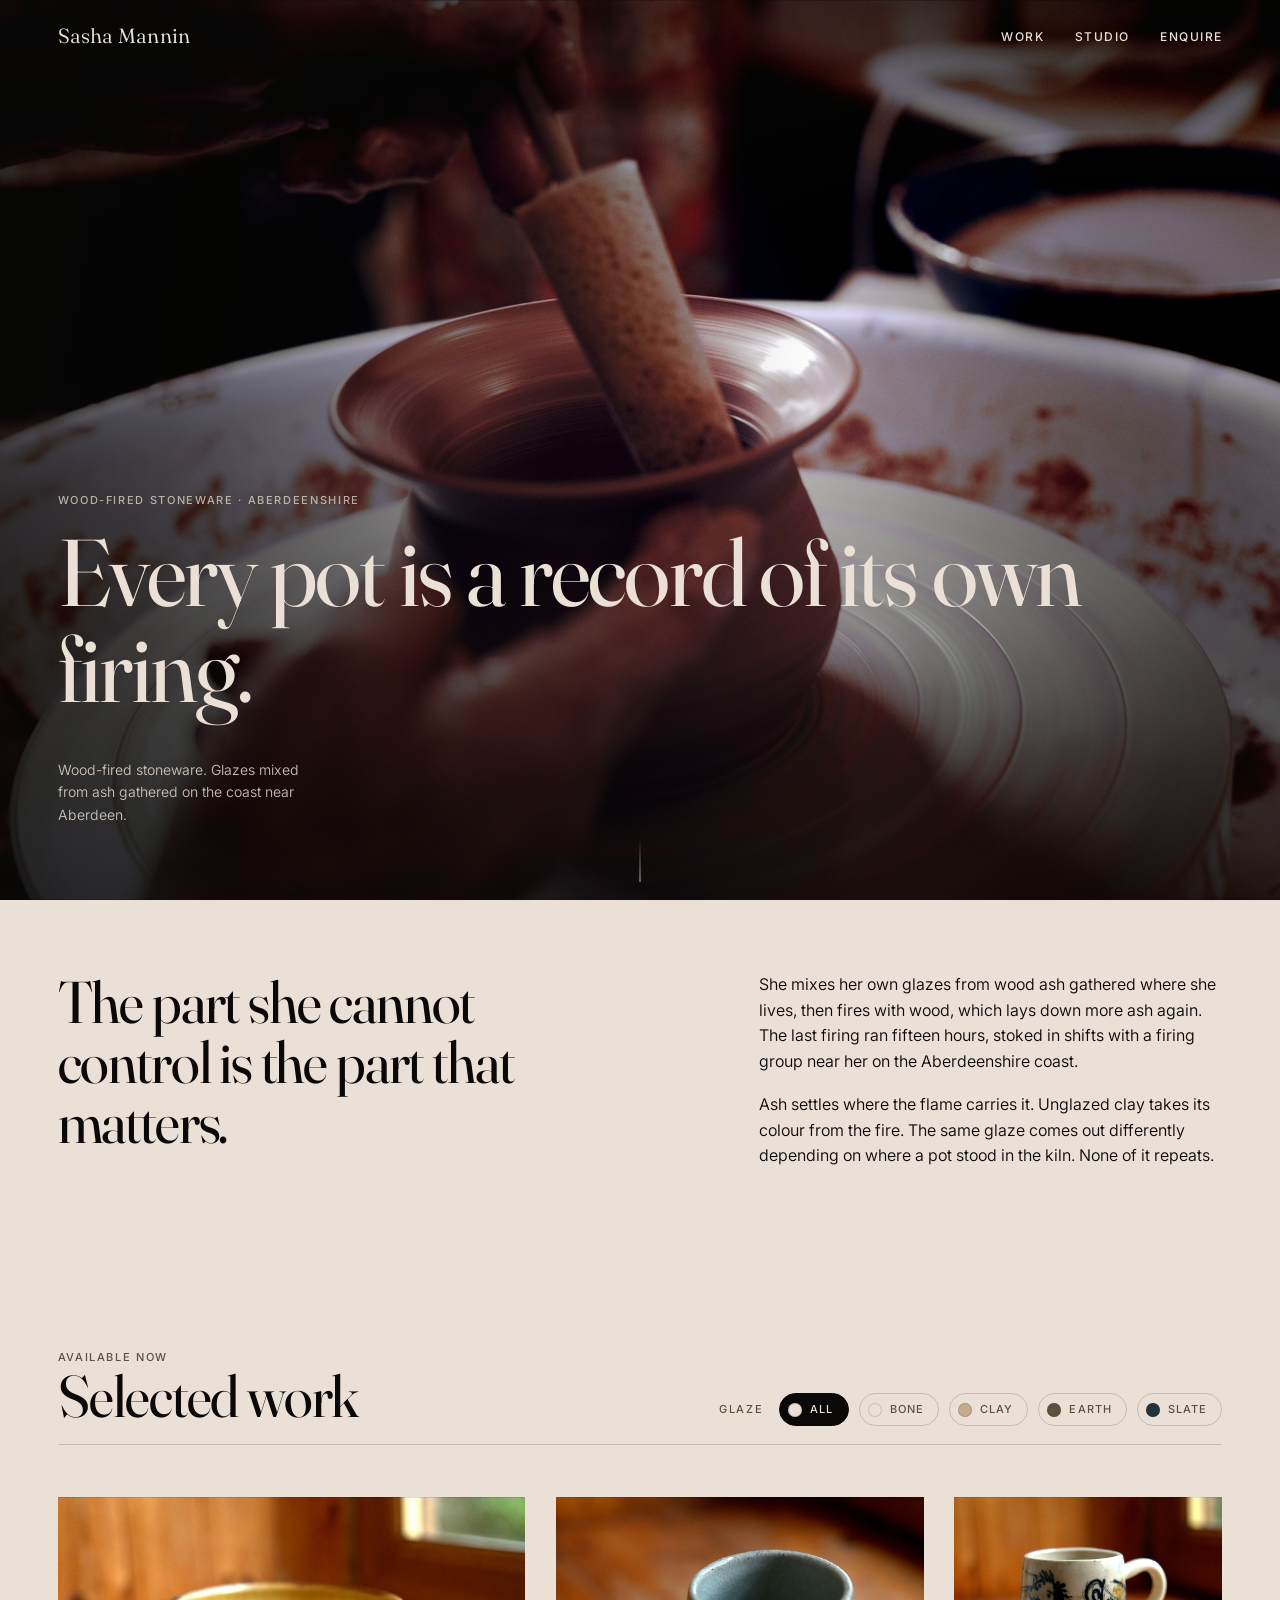
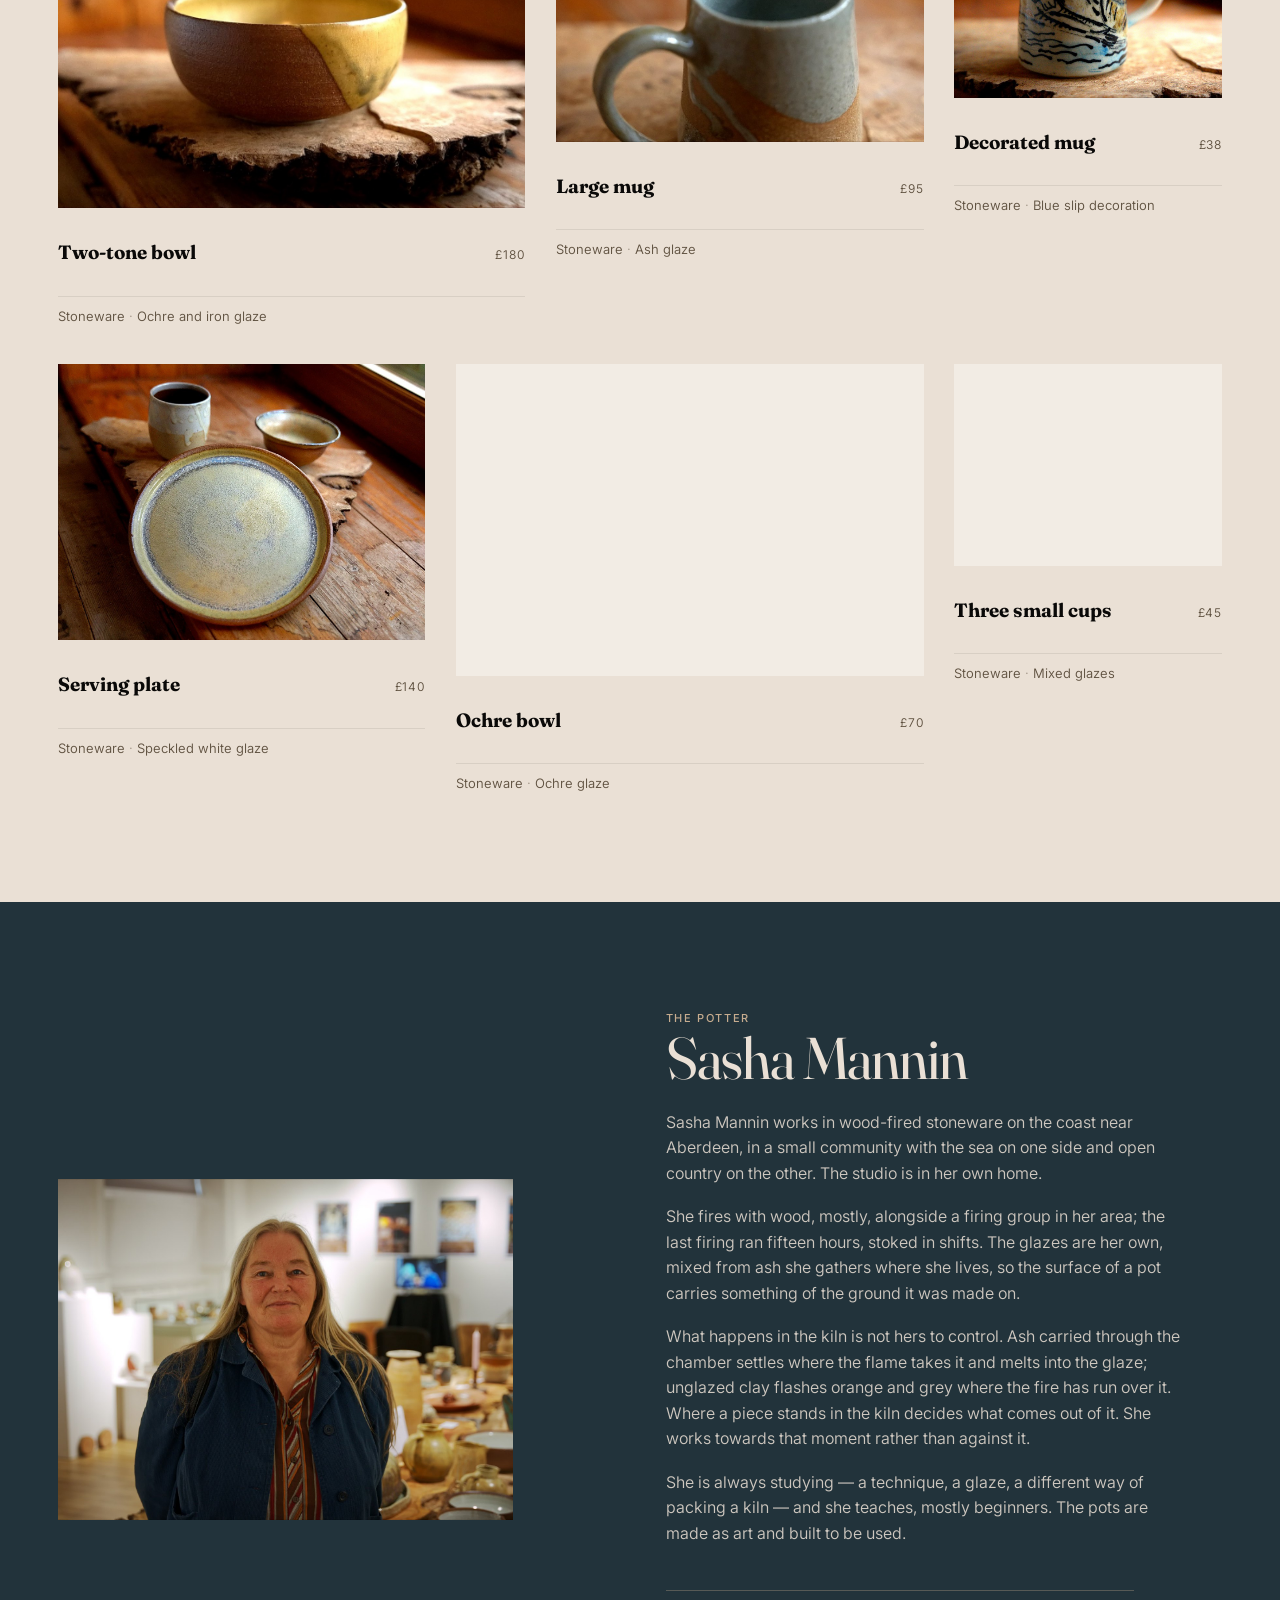
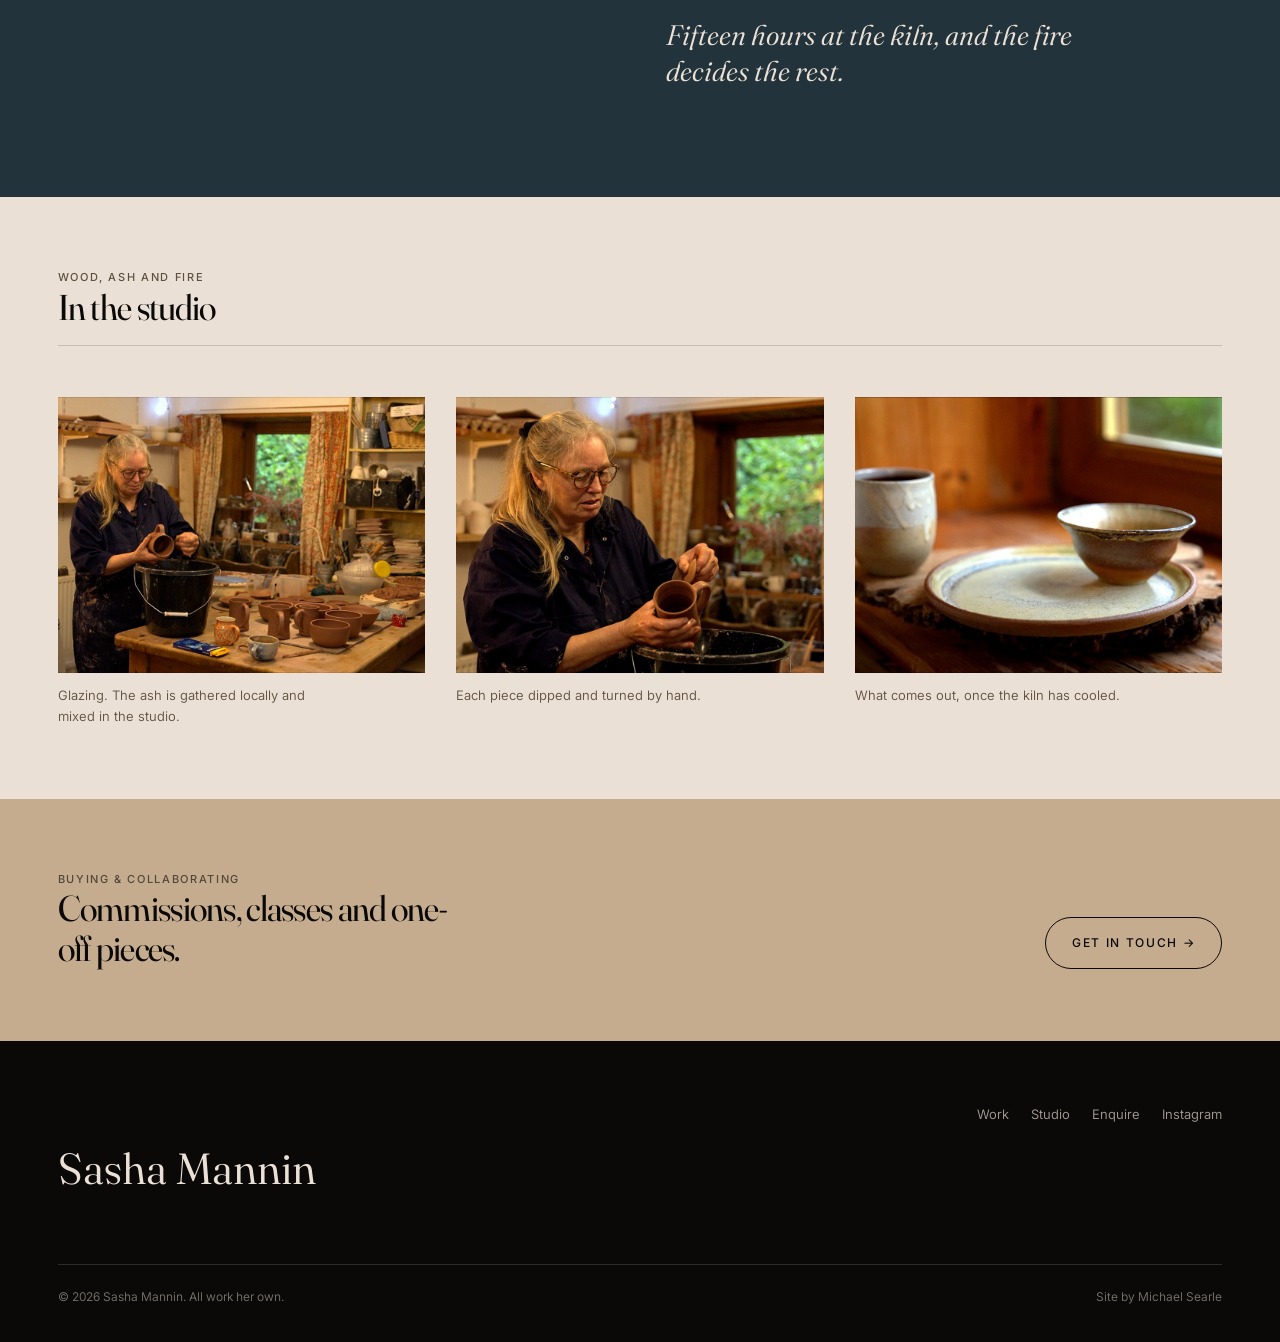
==== commit d13fe6d5: "Wheel shot to the hero, exhibition portrait down to the bio The new 3840x2160 wheel frame takes the " ====
--- a/index.html
+++ b/index.html
@@ -42,7 +42,7 @@
        least 2000px wide. Until then this shows a tone. -->
   <section class="hero">
     <div class="shot" data-file="assets/img/work/hero.jpg">
-      <img src="assets/img/work/hero.jpg?v=6" alt="Sasha Mannin at an exhibition of her work" width="2400" height="1600">
+      <img src="assets/img/work/hero.jpg?v=7" alt="Hands shaping a pot on the wheel" width="2400" height="1600">
     </div>
     <div class="hero__veil"></div>
 
@@ -105,7 +105,7 @@
 
       <article class="piece" data-tone="clay" style="--span:5;--push:0">
         <div class="piece__frame" data-file="work/01.jpg" style="--tone:#C6AC8F;--ratio:3/2">
-          <img src="assets/img/work/01.jpg?v=6" alt="A two-tone bowl, ochre above iron brown, on a wooden slab" loading="lazy" decoding="async" width="1200" height="1500">
+          <img src="assets/img/work/01.jpg?v=7" alt="A two-tone bowl, ochre above iron brown, on a wooden slab" loading="lazy" decoding="async" width="1200" height="1500">
         </div>
         <div class="piece__slate">
           <h3 class="piece__name">Two-tone bowl</h3>
@@ -116,7 +116,7 @@
 
       <article class="piece" data-tone="slate" style="--span:4;--push:64">
         <div class="piece__frame" data-file="work/02.jpg" style="--tone:#EAE0D5;--ratio:3/2">
-          <img src="assets/img/work/02.jpg?v=6" alt="A large grey-green mug with a looped handle" loading="lazy" decoding="async" width="1200" height="1500">
+          <img src="assets/img/work/02.jpg?v=7" alt="A large grey-green mug with a looped handle" loading="lazy" decoding="async" width="1200" height="1500">
         </div>
         <div class="piece__slate">
           <h3 class="piece__name">Large mug</h3>
@@ -127,7 +127,7 @@
 
       <article class="piece" data-tone="bone" style="--span:3;--push:180">
         <div class="piece__frame" data-file="work/03.jpg" style="--tone:#22333B;--ratio:4/3">
-          <img src="assets/img/work/03.jpg?v=6" alt="A white mug painted with blue slip decoration" loading="lazy" decoding="async" width="1200" height="1600">
+          <img src="assets/img/work/03.jpg?v=7" alt="A white mug painted with blue slip decoration" loading="lazy" decoding="async" width="1200" height="1600">
         </div>
         <div class="piece__slate">
           <h3 class="piece__name">Decorated mug</h3>
@@ -138,7 +138,7 @@
 
       <article class="piece" data-tone="bone" style="--span:4;--push:0">
         <div class="piece__frame" data-file="work/04.jpg" style="--tone:#5E503F;--ratio:4/3">
-          <img src="assets/img/work/04.jpg?v=6" alt="A wide speckled plate with two small cups" loading="lazy" decoding="async" width="1400" height="1400">
+          <img src="assets/img/work/04.jpg?v=7" alt="A wide speckled plate with two small cups" loading="lazy" decoding="async" width="1400" height="1400">
         </div>
         <div class="piece__slate">
           <h3 class="piece__name">Serving plate</h3>
@@ -149,7 +149,7 @@
 
       <article class="piece" data-tone="clay" style="--span:5;--push:52">
         <div class="piece__frame" data-file="work/05.jpg" style="--tone:#C6AC8F;--ratio:3/2">
-          <img src="assets/img/work/05.jpg?v=6" alt="A bowl glazed ochre inside, seen from above" loading="lazy" decoding="async" width="1500" height="1200">
+          <img src="assets/img/work/05.jpg?v=7" alt="A bowl glazed ochre inside, seen from above" loading="lazy" decoding="async" width="1500" height="1200">
         </div>
         <div class="piece__slate">
           <h3 class="piece__name">Ochre bowl</h3>
@@ -160,7 +160,7 @@
 
       <article class="piece" data-tone="earth" style="--span:3;--push:0">
         <div class="piece__frame" data-file="work/06.jpg" style="--tone:#EAE0D5;--ratio:4/3">
-          <img src="assets/img/work/06.jpg?v=6" alt="Three small cups in cream, ochre and dark glazes" loading="lazy" decoding="async" width="1200" height="1600">
+          <img src="assets/img/work/06.jpg?v=7" alt="Three small cups in cream, ochre and dark glazes" loading="lazy" decoding="async" width="1200" height="1600">
         </div>
         <div class="piece__slate">
           <h3 class="piece__name">Three small cups</h3>
@@ -179,7 +179,7 @@
     <div class="profile__grid">
       <div class="profile__shot">
         <div class="piece__frame" data-file="studio/portrait.jpg">
-          <img src="assets/img/studio/portrait.jpg?v=6" alt="Sasha Mannin holding a freshly turned pot" loading="lazy" decoding="async" width="1200" height="1500">
+          <img src="assets/img/studio/portrait.jpg?v=7" alt="Sasha Mannin at an exhibition of her work" loading="lazy" decoding="async" width="1200" height="1500">
         </div>
       </div>
 
@@ -221,19 +221,19 @@
     <div class="strip">
       <figure>
         <div class="piece__frame" data-file="studio/01.jpg" style="--tone:#C6AC8F">
-          <img src="assets/img/studio/01.jpg?v=6" alt="Sasha Mannin glazing a pot at her studio bench" loading="lazy" decoding="async" width="1200" height="1200">
+          <img src="assets/img/studio/01.jpg?v=7" alt="Sasha Mannin glazing a pot at her studio bench" loading="lazy" decoding="async" width="1200" height="1200">
         </div>
         <figcaption>Glazing. The ash is gathered locally and mixed in the studio.</figcaption>
       </figure>
       <figure>
         <div class="piece__frame" data-file="studio/02.jpg" style="--tone:#5E503F">
-          <img src="assets/img/studio/02.jpg?v=6" alt="Sasha Mannin shaping a pot by hand" loading="lazy" decoding="async" width="1200" height="1200">
+          <img src="assets/img/studio/02.jpg?v=7" alt="Sasha Mannin shaping a pot by hand" loading="lazy" decoding="async" width="1200" height="1200">
         </div>
         <figcaption>Each piece dipped and turned by hand.</figcaption>
       </figure>
       <figure>
         <div class="piece__frame" data-file="studio/03.jpg" style="--tone:#22333B">
-          <img src="assets/img/studio/03.jpg?v=6" alt="A cup, a bowl and a plate grouped on a wooden slab" loading="lazy" decoding="async" width="1200" height="1200">
+          <img src="assets/img/studio/03.jpg?v=7" alt="A cup, a bowl and a plate grouped on a wooden slab" loading="lazy" decoding="async" width="1200" height="1200">
         </div>
         <figcaption>What comes out, once the kiln has cooled.</figcaption>
       </figure>
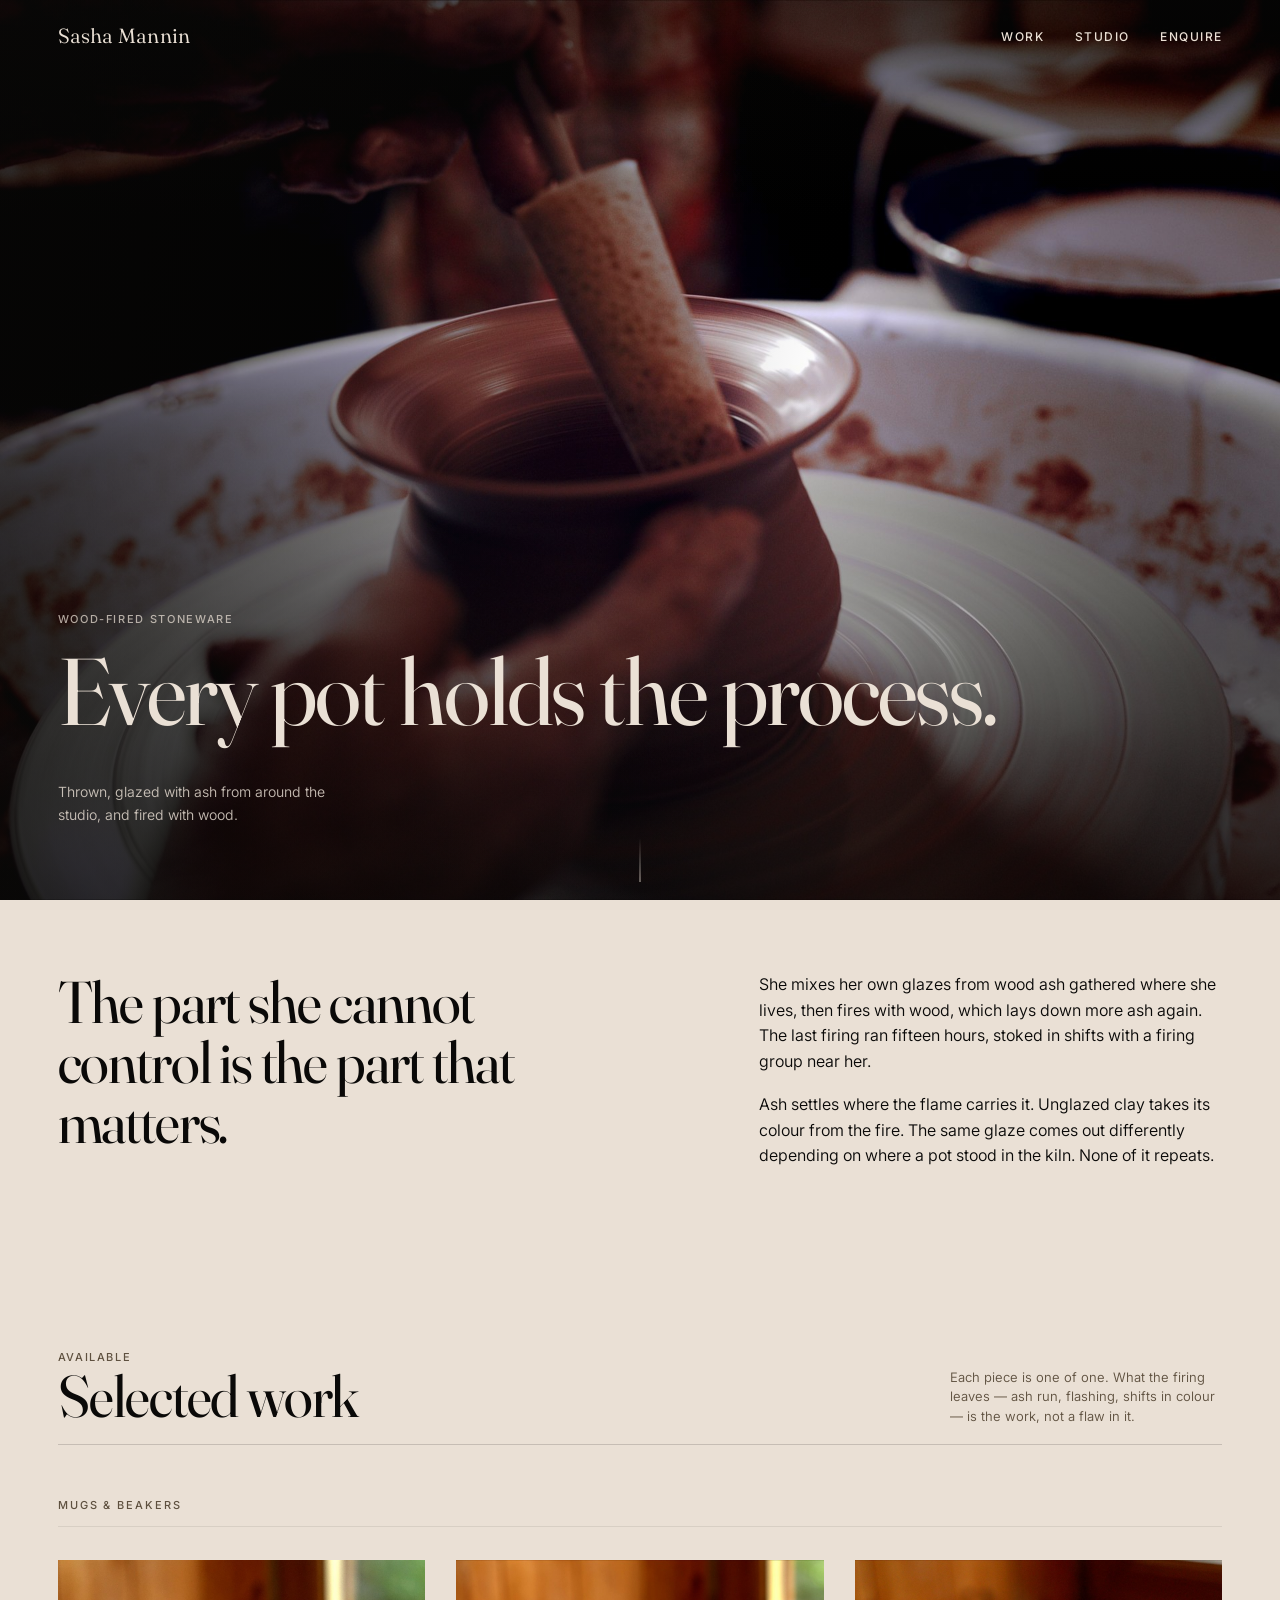
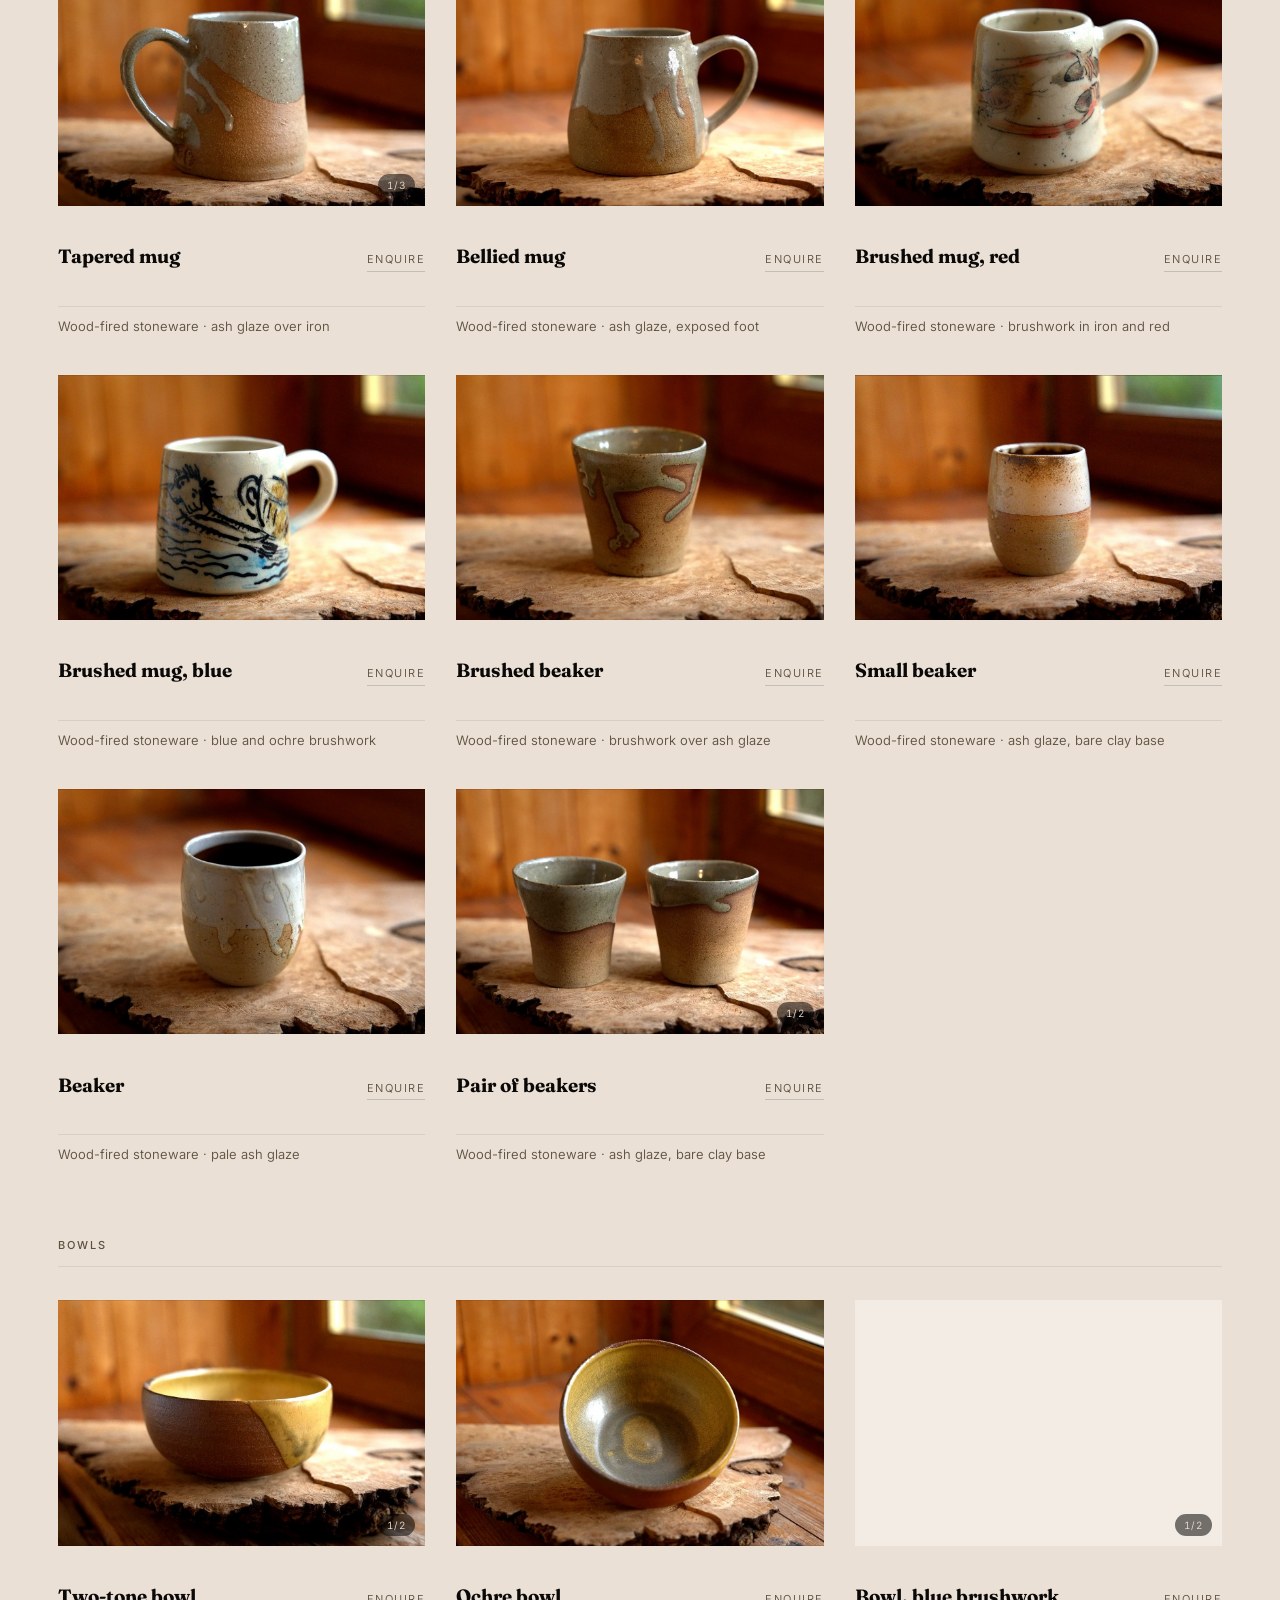
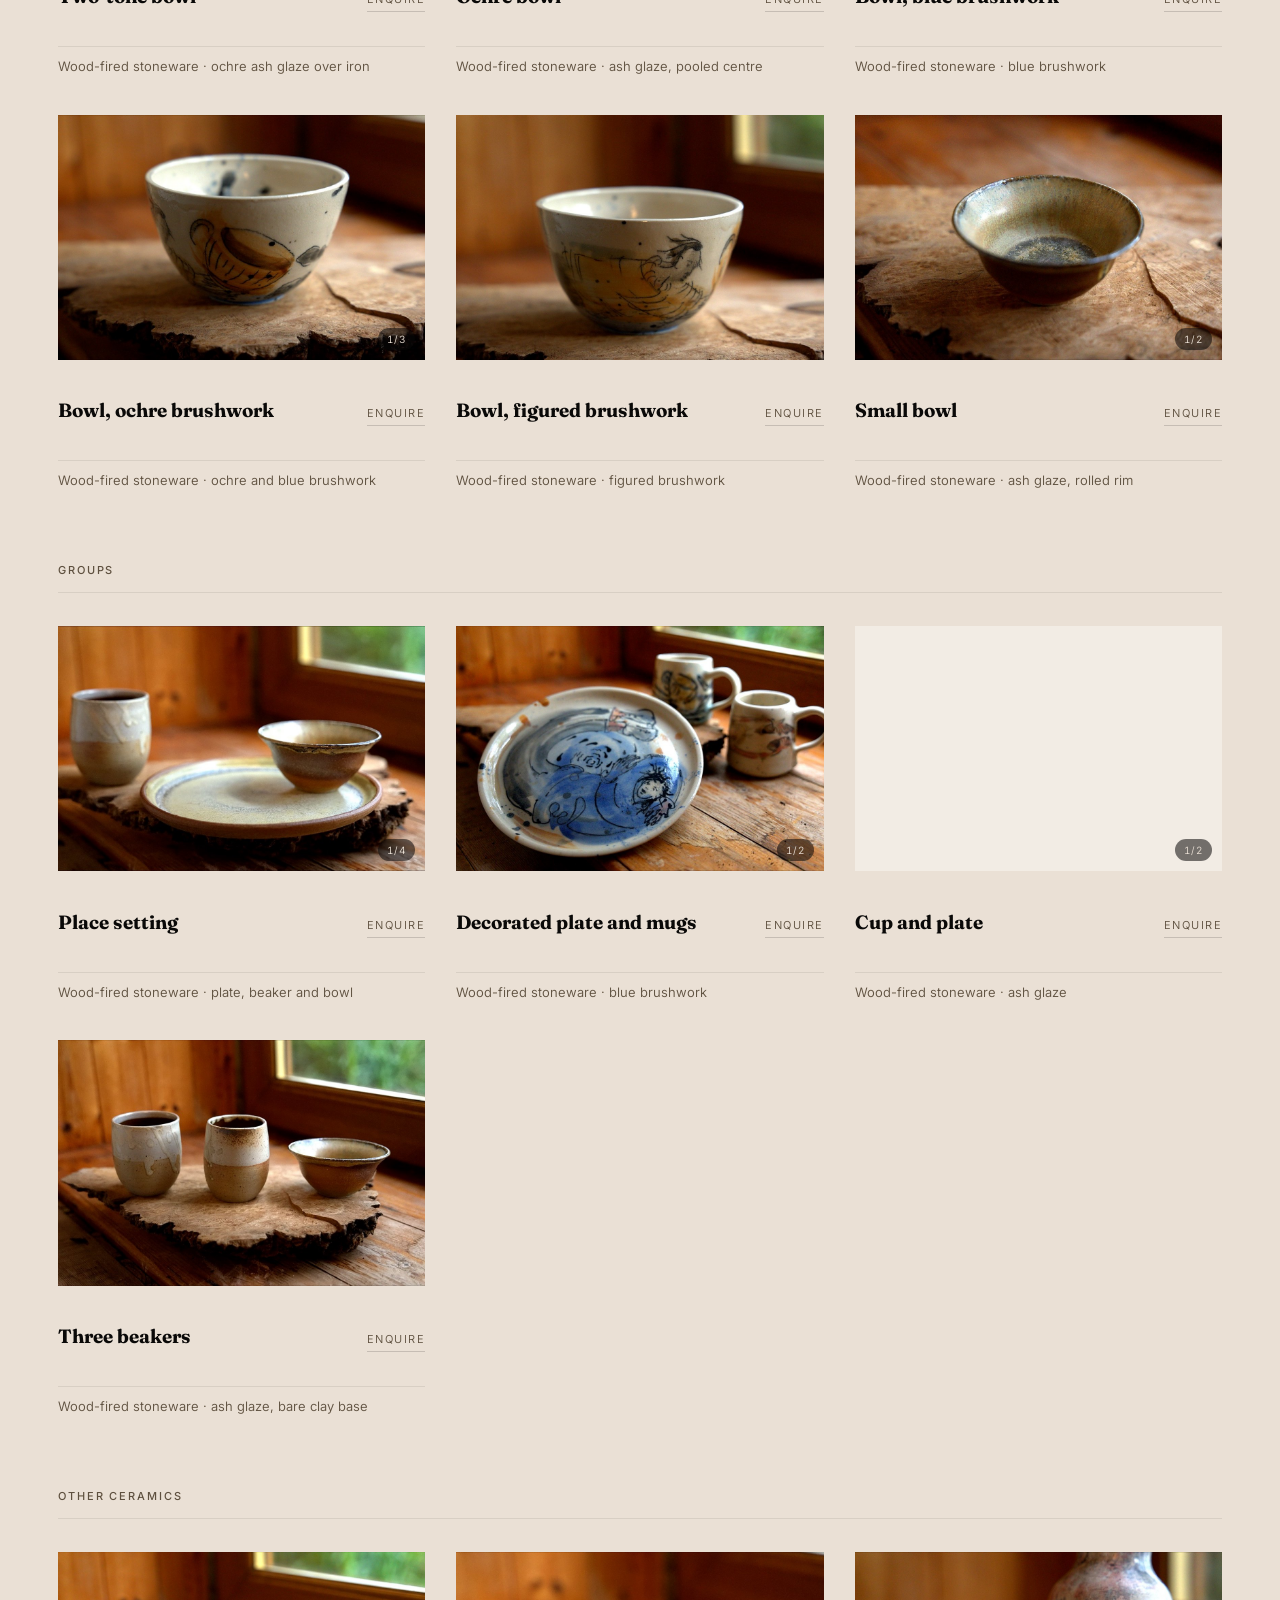
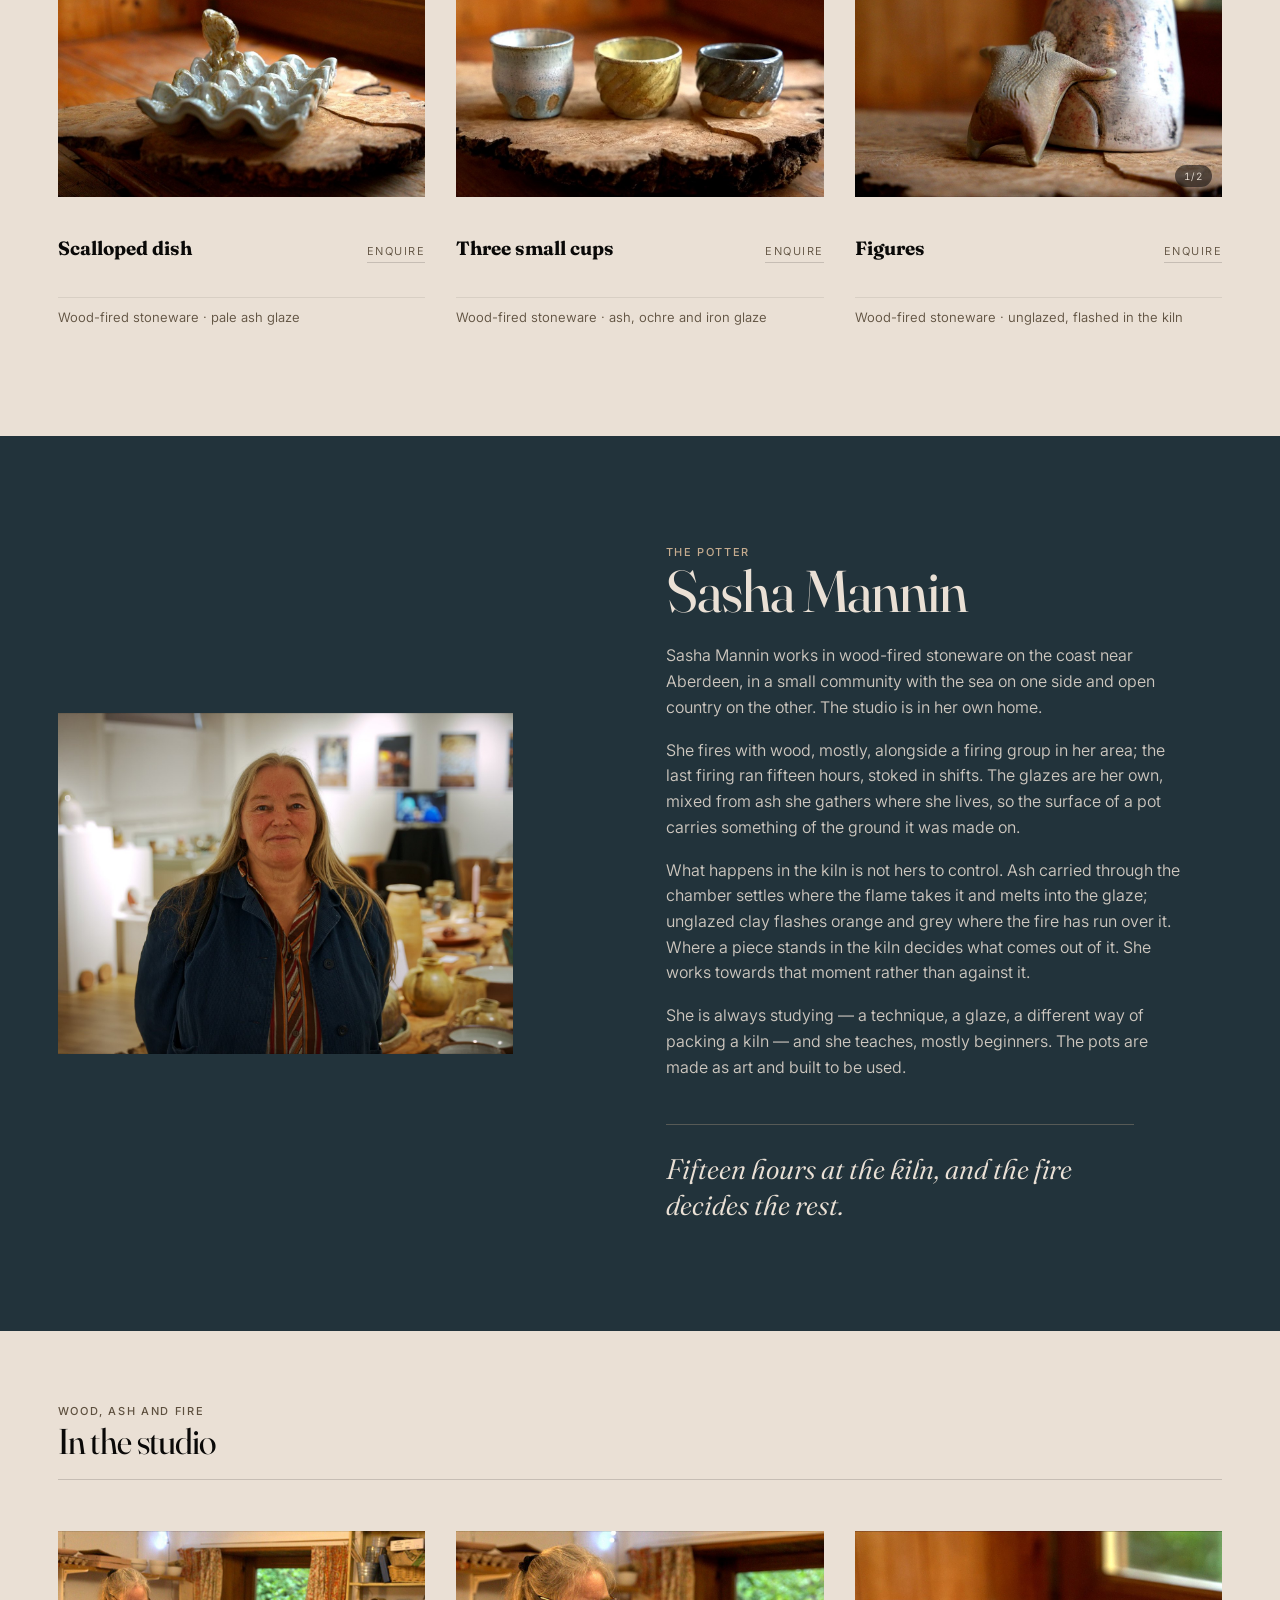
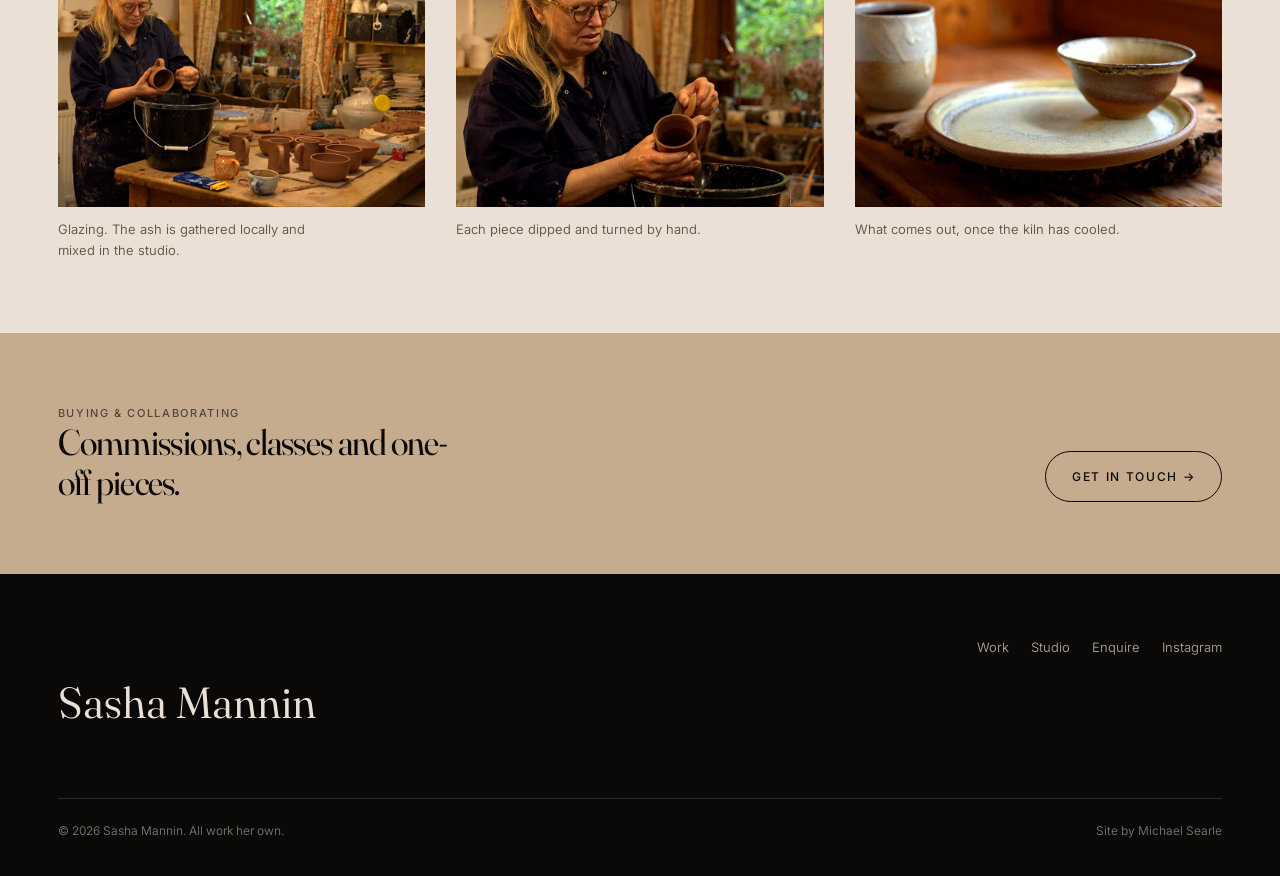
==== commit e09099b5: "Rebuild the gallery: four groups, reels for repeat views, no filter The glaze filter is gone, along " ====
--- a/index.html
+++ b/index.html
@@ -42,16 +42,16 @@
        least 2000px wide. Until then this shows a tone. -->
   <section class="hero">
     <div class="shot" data-file="assets/img/work/hero.jpg">
-      <img src="assets/img/work/hero.jpg?v=7" alt="Hands shaping a pot on the wheel" width="2400" height="1600">
+      <img src="assets/img/work/hero.jpg?v=8" alt="Hands shaping a pot on the wheel" width="2400" height="1600">
     </div>
     <div class="hero__veil"></div>
 
     <div class="hero__foot">
       <div>
-        <p class="label">Wood-fired stoneware &middot; Aberdeenshire</p>
-        <h1 class="display display--xl hero__line">Every pot is a record of its own firing.</h1>
-      </div>
-      <p class="hero__aside">Wood-fired stoneware. Glazes mixed from ash gathered on the coast near Aberdeen.</p>
+        <p class="label">Wood-fired stoneware</p>
+        <h1 class="display display--xl hero__line">Every pot holds the process.</h1>
+      </div>
+      <p class="hero__aside">Thrown, glazed with ash from around the studio, and fired with wood.</p>
     </div>
     <span class="cue" aria-hidden="true"></span>
   </section>
@@ -65,7 +65,7 @@
       <div class="split__b prose">
         <p>She mixes her own glazes from wood ash gathered where she lives, then fires
         with wood, which lays down more ash again. The last firing ran fifteen hours,
-        stoked in shifts with a firing group near her on the Aberdeenshire coast.</p>
+        stoked in shifts with a firing group near her.</p>
         <p>Ash settles where the flame carries it. Unglazed clay takes its colour from
         the fire. The same glaze comes out differently depending on where a pot stood in
         the kiln. None of it repeats.</p>
@@ -75,101 +75,367 @@
 
   <!-- ═══════════════ WORK ═══════════════
        HOW TO ADD A PIECE
-       ─────────────────
-       Copy one <article class="piece"> block and change five things:
-         the image src and its alt         the photograph
-         data-tone                          which glaze filter it belongs to
-         piece__name / piece__price         what it is, what it costs
-         piece__meta                        materials, size
-         --span                             how many of the 12 columns it fills
-         --push                             how far it sits down the page, in px
-       Keep each row's spans adding to 12 or less or the piece wraps. -->
+       ──────────────────
+       Each <article class="piece"> is one object. Put its photographs in
+       assets/img/work/reel/ and list them inside the <div class="reel">.
+       One image shows as a still; two or more become a reel the visitor
+       can swipe or arrow through. Nothing else needs changing — the
+       counter and the arrows appear on their own.
+       Groups are just <section class="group">. Add or rename freely. -->
   <section id="work" class="bay">
     <div class="head">
       <div>
-        <p class="label">Available now</p>
+        <p class="label">Available</p>
         <h2 class="display display--l">Selected work</h2>
       </div>
-
-      <div class="filter" role="group" aria-label="Filter by glaze">
-        <p class="label filter__label">Glaze</p>
-        <button class="swatch" type="button" data-filter="all" aria-pressed="true" style="--tone:#EAE0D5"><i></i>All</button>
-        <button class="swatch" type="button" data-filter="bone"  aria-pressed="false" style="--tone:#EAE0D5"><i></i>Bone</button>
-        <button class="swatch" type="button" data-filter="clay"  aria-pressed="false" style="--tone:#C6AC8F"><i></i>Clay</button>
-        <button class="swatch" type="button" data-filter="earth" aria-pressed="false" style="--tone:#5E503F"><i></i>Earth</button>
-        <button class="swatch" type="button" data-filter="slate" aria-pressed="false" style="--tone:#22333B"><i></i>Slate</button>
-      </div>
-    </div>
-
-    <div class="grid" id="work-grid">
-
-      <article class="piece" data-tone="clay" style="--span:5;--push:0">
-        <div class="piece__frame" data-file="work/01.jpg" style="--tone:#C6AC8F;--ratio:3/2">
-          <img src="assets/img/work/01.jpg?v=7" alt="A two-tone bowl, ochre above iron brown, on a wooden slab" loading="lazy" decoding="async" width="1200" height="1500">
-        </div>
-        <div class="piece__slate">
-          <h3 class="piece__name">Two-tone bowl</h3>
-          <span class="piece__price">£180</span>
-        </div>
-        <p class="piece__meta"><span>Stoneware</span><span>Ochre and iron glaze</span></p>
-      </article>
-
-      <article class="piece" data-tone="slate" style="--span:4;--push:64">
-        <div class="piece__frame" data-file="work/02.jpg" style="--tone:#EAE0D5;--ratio:3/2">
-          <img src="assets/img/work/02.jpg?v=7" alt="A large grey-green mug with a looped handle" loading="lazy" decoding="async" width="1200" height="1500">
-        </div>
-        <div class="piece__slate">
-          <h3 class="piece__name">Large mug</h3>
-          <span class="piece__price">£95</span>
-        </div>
-        <p class="piece__meta"><span>Stoneware</span><span>Ash glaze</span></p>
-      </article>
-
-      <article class="piece" data-tone="bone" style="--span:3;--push:180">
-        <div class="piece__frame" data-file="work/03.jpg" style="--tone:#22333B;--ratio:4/3">
-          <img src="assets/img/work/03.jpg?v=7" alt="A white mug painted with blue slip decoration" loading="lazy" decoding="async" width="1200" height="1600">
-        </div>
-        <div class="piece__slate">
-          <h3 class="piece__name">Decorated mug</h3>
-          <span class="piece__price">£38</span>
-        </div>
-        <p class="piece__meta"><span>Stoneware</span><span>Blue slip decoration</span></p>
-      </article>
-
-      <article class="piece" data-tone="bone" style="--span:4;--push:0">
-        <div class="piece__frame" data-file="work/04.jpg" style="--tone:#5E503F;--ratio:4/3">
-          <img src="assets/img/work/04.jpg?v=7" alt="A wide speckled plate with two small cups" loading="lazy" decoding="async" width="1400" height="1400">
-        </div>
-        <div class="piece__slate">
-          <h3 class="piece__name">Serving plate</h3>
-          <span class="piece__price">£140</span>
-        </div>
-        <p class="piece__meta"><span>Stoneware</span><span>Speckled white glaze</span></p>
-      </article>
-
-      <article class="piece" data-tone="clay" style="--span:5;--push:52">
-        <div class="piece__frame" data-file="work/05.jpg" style="--tone:#C6AC8F;--ratio:3/2">
-          <img src="assets/img/work/05.jpg?v=7" alt="A bowl glazed ochre inside, seen from above" loading="lazy" decoding="async" width="1500" height="1200">
-        </div>
-        <div class="piece__slate">
-          <h3 class="piece__name">Ochre bowl</h3>
-          <span class="piece__price">£70</span>
-        </div>
-        <p class="piece__meta"><span>Stoneware</span><span>Ochre glaze</span></p>
-      </article>
-
-      <article class="piece" data-tone="earth" style="--span:3;--push:0">
-        <div class="piece__frame" data-file="work/06.jpg" style="--tone:#EAE0D5;--ratio:4/3">
-          <img src="assets/img/work/06.jpg?v=7" alt="Three small cups in cream, ochre and dark glazes" loading="lazy" decoding="async" width="1200" height="1600">
-        </div>
-        <div class="piece__slate">
-          <h3 class="piece__name">Three small cups</h3>
-          <span class="piece__price">£45</span>
-        </div>
-        <p class="piece__meta"><span>Stoneware</span><span>Mixed glazes</span></p>
-      </article>
-
-    </div>
+      <p class="head__note">Each piece is one of one. What the firing leaves — ash run, flashing, shifts in colour — is the work, not a flaw in it.</p>
+    </div>
+
+    <section class="group" id="mugs-beakers">
+      <h3 class="group__name">Mugs &amp; beakers</h3>
+      <div class="grid">
+
+        <article class="piece">
+          <div class="piece__frame" data-reel>
+            <div class="reel">
+              <img src="assets/img/work/reel/ash-mug-1.jpg?v=8" alt="Tapered mug, view 1 of 3" decoding="async" width="1200" height="800">
+              <img src="assets/img/work/reel/ash-mug-2.jpg?v=8" alt="Tapered mug, view 2 of 3" decoding="async" width="1200" height="800">
+              <img src="assets/img/work/reel/ash-mug-3.jpg?v=8" alt="Tapered mug, view 3 of 3" decoding="async" width="1200" height="800">
+            </div>
+            <button class="reel__nav reel__nav--prev" type="button" aria-label="Previous view">&#8592;</button>
+            <button class="reel__nav reel__nav--next" type="button" aria-label="Next view">&#8594;</button>
+            <span class="reel__count" aria-hidden="true">1/3</span>
+          </div>
+          <div class="piece__slate">
+            <h4 class="piece__name">Tapered mug</h4>
+            <a class="piece__price" href="contact.html">Enquire</a>
+          </div>
+          <p class="piece__meta">Wood-fired stoneware · ash glaze over iron</p>
+        </article>
+
+        <article class="piece">
+          <div class="piece__frame">
+            <div class="reel">
+              <img src="assets/img/work/reel/grey-mug-1.jpg?v=8" alt="Bellied mug" loading="lazy" decoding="async" width="1200" height="800">
+            </div>
+          </div>
+          <div class="piece__slate">
+            <h4 class="piece__name">Bellied mug</h4>
+            <a class="piece__price" href="contact.html">Enquire</a>
+          </div>
+          <p class="piece__meta">Wood-fired stoneware · ash glaze, exposed foot</p>
+        </article>
+
+        <article class="piece">
+          <div class="piece__frame">
+            <div class="reel">
+              <img src="assets/img/work/reel/dec-mug-red-1.jpg?v=8" alt="Decorated mug" loading="lazy" decoding="async" width="1200" height="800">
+            </div>
+          </div>
+          <div class="piece__slate">
+            <h4 class="piece__name">Brushed mug, red</h4>
+            <a class="piece__price" href="contact.html">Enquire</a>
+          </div>
+          <p class="piece__meta">Wood-fired stoneware · brushwork in iron and red</p>
+        </article>
+
+        <article class="piece">
+          <div class="piece__frame">
+            <div class="reel">
+              <img src="assets/img/work/reel/dec-mug-blue-1.jpg?v=8" alt="Decorated mug" loading="lazy" decoding="async" width="1200" height="800">
+            </div>
+          </div>
+          <div class="piece__slate">
+            <h4 class="piece__name">Brushed mug, blue</h4>
+            <a class="piece__price" href="contact.html">Enquire</a>
+          </div>
+          <p class="piece__meta">Wood-fired stoneware · blue and ochre brushwork</p>
+        </article>
+
+        <article class="piece">
+          <div class="piece__frame">
+            <div class="reel">
+              <img src="assets/img/work/reel/dec-beaker-1.jpg?v=8" alt="Decorated beaker" loading="lazy" decoding="async" width="1200" height="800">
+            </div>
+          </div>
+          <div class="piece__slate">
+            <h4 class="piece__name">Brushed beaker</h4>
+            <a class="piece__price" href="contact.html">Enquire</a>
+          </div>
+          <p class="piece__meta">Wood-fired stoneware · brushwork over ash glaze</p>
+        </article>
+
+        <article class="piece">
+          <div class="piece__frame">
+            <div class="reel">
+              <img src="assets/img/work/reel/beaker-small-1.jpg?v=8" alt="Small beaker" loading="lazy" decoding="async" width="1200" height="800">
+            </div>
+          </div>
+          <div class="piece__slate">
+            <h4 class="piece__name">Small beaker</h4>
+            <a class="piece__price" href="contact.html">Enquire</a>
+          </div>
+          <p class="piece__meta">Wood-fired stoneware · ash glaze, bare clay base</p>
+        </article>
+
+        <article class="piece">
+          <div class="piece__frame">
+            <div class="reel">
+              <img src="assets/img/work/reel/beaker-pale-1.jpg?v=8" alt="Beaker" loading="lazy" decoding="async" width="1200" height="800">
+            </div>
+          </div>
+          <div class="piece__slate">
+            <h4 class="piece__name">Beaker</h4>
+            <a class="piece__price" href="contact.html">Enquire</a>
+          </div>
+          <p class="piece__meta">Wood-fired stoneware · pale ash glaze</p>
+        </article>
+
+        <article class="piece">
+          <div class="piece__frame" data-reel>
+            <div class="reel">
+              <img src="assets/img/work/reel/beaker-pair-1.jpg?v=8" alt="Pair of beakers, view 1 of 2" loading="lazy" decoding="async" width="1200" height="800">
+              <img src="assets/img/work/reel/beaker-pair-2.jpg?v=8" alt="Pair of beakers, view 2 of 2" loading="lazy" decoding="async" width="1200" height="800">
+            </div>
+            <button class="reel__nav reel__nav--prev" type="button" aria-label="Previous view">&#8592;</button>
+            <button class="reel__nav reel__nav--next" type="button" aria-label="Next view">&#8594;</button>
+            <span class="reel__count" aria-hidden="true">1/2</span>
+          </div>
+          <div class="piece__slate">
+            <h4 class="piece__name">Pair of beakers</h4>
+            <a class="piece__price" href="contact.html">Enquire</a>
+          </div>
+          <p class="piece__meta">Wood-fired stoneware · ash glaze, bare clay base</p>
+        </article>
+
+      </div>
+    </section>
+
+    <section class="group" id="bowls">
+      <h3 class="group__name">Bowls</h3>
+      <div class="grid">
+
+        <article class="piece">
+          <div class="piece__frame" data-reel>
+            <div class="reel">
+              <img src="assets/img/work/reel/bowl-twotone-1.jpg?v=8" alt="Two-tone bowl, view 1 of 2" loading="lazy" decoding="async" width="1200" height="800">
+              <img src="assets/img/work/reel/bowl-twotone-2.jpg?v=8" alt="Two-tone bowl, view 2 of 2" loading="lazy" decoding="async" width="1200" height="800">
+            </div>
+            <button class="reel__nav reel__nav--prev" type="button" aria-label="Previous view">&#8592;</button>
+            <button class="reel__nav reel__nav--next" type="button" aria-label="Next view">&#8594;</button>
+            <span class="reel__count" aria-hidden="true">1/2</span>
+          </div>
+          <div class="piece__slate">
+            <h4 class="piece__name">Two-tone bowl</h4>
+            <a class="piece__price" href="contact.html">Enquire</a>
+          </div>
+          <p class="piece__meta">Wood-fired stoneware · ochre ash glaze over iron</p>
+        </article>
+
+        <article class="piece">
+          <div class="piece__frame">
+            <div class="reel">
+              <img src="assets/img/work/reel/bowl-ochre-1.jpg?v=8" alt="Ochre bowl" loading="lazy" decoding="async" width="1200" height="800">
+            </div>
+          </div>
+          <div class="piece__slate">
+            <h4 class="piece__name">Ochre bowl</h4>
+            <a class="piece__price" href="contact.html">Enquire</a>
+          </div>
+          <p class="piece__meta">Wood-fired stoneware · ash glaze, pooled centre</p>
+        </article>
+
+        <article class="piece">
+          <div class="piece__frame" data-reel>
+            <div class="reel">
+              <img src="assets/img/work/reel/bowl-blue-1.jpg?v=8" alt="Decorated bowl, view 1 of 2" loading="lazy" decoding="async" width="1200" height="800">
+              <img src="assets/img/work/reel/bowl-blue-2.jpg?v=8" alt="Decorated bowl, view 2 of 2" loading="lazy" decoding="async" width="1200" height="800">
+            </div>
+            <button class="reel__nav reel__nav--prev" type="button" aria-label="Previous view">&#8592;</button>
+            <button class="reel__nav reel__nav--next" type="button" aria-label="Next view">&#8594;</button>
+            <span class="reel__count" aria-hidden="true">1/2</span>
+          </div>
+          <div class="piece__slate">
+            <h4 class="piece__name">Bowl, blue brushwork</h4>
+            <a class="piece__price" href="contact.html">Enquire</a>
+          </div>
+          <p class="piece__meta">Wood-fired stoneware · blue brushwork</p>
+        </article>
+
+        <article class="piece">
+          <div class="piece__frame" data-reel>
+            <div class="reel">
+              <img src="assets/img/work/reel/bowl-ochre-d-1.jpg?v=8" alt="Decorated bowl, view 1 of 3" loading="lazy" decoding="async" width="1200" height="800">
+              <img src="assets/img/work/reel/bowl-ochre-d-2.jpg?v=8" alt="Decorated bowl, view 2 of 3" loading="lazy" decoding="async" width="1200" height="800">
+              <img src="assets/img/work/reel/bowl-ochre-d-3.jpg?v=8" alt="Decorated bowl, view 3 of 3" loading="lazy" decoding="async" width="1200" height="800">
+            </div>
+            <button class="reel__nav reel__nav--prev" type="button" aria-label="Previous view">&#8592;</button>
+            <button class="reel__nav reel__nav--next" type="button" aria-label="Next view">&#8594;</button>
+            <span class="reel__count" aria-hidden="true">1/3</span>
+          </div>
+          <div class="piece__slate">
+            <h4 class="piece__name">Bowl, ochre brushwork</h4>
+            <a class="piece__price" href="contact.html">Enquire</a>
+          </div>
+          <p class="piece__meta">Wood-fired stoneware · ochre and blue brushwork</p>
+        </article>
+
+        <article class="piece">
+          <div class="piece__frame">
+            <div class="reel">
+              <img src="assets/img/work/reel/bowl-bird-1.jpg?v=8" alt="Decorated bowl" loading="lazy" decoding="async" width="1200" height="800">
+            </div>
+          </div>
+          <div class="piece__slate">
+            <h4 class="piece__name">Bowl, figured brushwork</h4>
+            <a class="piece__price" href="contact.html">Enquire</a>
+          </div>
+          <p class="piece__meta">Wood-fired stoneware · figured brushwork</p>
+        </article>
+
+        <article class="piece">
+          <div class="piece__frame" data-reel>
+            <div class="reel">
+              <img src="assets/img/work/reel/bowl-small-1.jpg?v=8" alt="Small bowl, view 1 of 2" loading="lazy" decoding="async" width="1200" height="800">
+              <img src="assets/img/work/reel/bowl-small-2.jpg?v=8" alt="Small bowl, view 2 of 2" loading="lazy" decoding="async" width="1200" height="800">
+            </div>
+            <button class="reel__nav reel__nav--prev" type="button" aria-label="Previous view">&#8592;</button>
+            <button class="reel__nav reel__nav--next" type="button" aria-label="Next view">&#8594;</button>
+            <span class="reel__count" aria-hidden="true">1/2</span>
+          </div>
+          <div class="piece__slate">
+            <h4 class="piece__name">Small bowl</h4>
+            <a class="piece__price" href="contact.html">Enquire</a>
+          </div>
+          <p class="piece__meta">Wood-fired stoneware · ash glaze, rolled rim</p>
+        </article>
+
+      </div>
+    </section>
+
+    <section class="group" id="groups">
+      <h3 class="group__name">Groups</h3>
+      <div class="grid">
+
+        <article class="piece">
+          <div class="piece__frame" data-reel>
+            <div class="reel">
+              <img src="assets/img/work/reel/setting-1.jpg?v=8" alt="Place setting, view 1 of 4" loading="lazy" decoding="async" width="1200" height="800">
+              <img src="assets/img/work/reel/setting-2.jpg?v=8" alt="Place setting, view 2 of 4" loading="lazy" decoding="async" width="1200" height="800">
+              <img src="assets/img/work/reel/setting-3.jpg?v=8" alt="Place setting, view 3 of 4" loading="lazy" decoding="async" width="1200" height="800">
+              <img src="assets/img/work/reel/setting-4.jpg?v=8" alt="Place setting, view 4 of 4" loading="lazy" decoding="async" width="1200" height="800">
+            </div>
+            <button class="reel__nav reel__nav--prev" type="button" aria-label="Previous view">&#8592;</button>
+            <button class="reel__nav reel__nav--next" type="button" aria-label="Next view">&#8594;</button>
+            <span class="reel__count" aria-hidden="true">1/4</span>
+          </div>
+          <div class="piece__slate">
+            <h4 class="piece__name">Place setting</h4>
+            <a class="piece__price" href="contact.html">Enquire</a>
+          </div>
+          <p class="piece__meta">Wood-fired stoneware · plate, beaker and bowl</p>
+        </article>
+
+        <article class="piece">
+          <div class="piece__frame" data-reel>
+            <div class="reel">
+              <img src="assets/img/work/reel/blue-set-1.jpg?v=8" alt="Decorated plate and mugs, view 1 of 2" loading="lazy" decoding="async" width="1200" height="800">
+              <img src="assets/img/work/reel/blue-set-2.jpg?v=8" alt="Decorated plate and mugs, view 2 of 2" loading="lazy" decoding="async" width="1200" height="800">
+            </div>
+            <button class="reel__nav reel__nav--prev" type="button" aria-label="Previous view">&#8592;</button>
+            <button class="reel__nav reel__nav--next" type="button" aria-label="Next view">&#8594;</button>
+            <span class="reel__count" aria-hidden="true">1/2</span>
+          </div>
+          <div class="piece__slate">
+            <h4 class="piece__name">Decorated plate and mugs</h4>
+            <a class="piece__price" href="contact.html">Enquire</a>
+          </div>
+          <p class="piece__meta">Wood-fired stoneware · blue brushwork</p>
+        </article>
+
+        <article class="piece">
+          <div class="piece__frame" data-reel>
+            <div class="reel">
+              <img src="assets/img/work/reel/cup-plate-1.jpg?v=8" alt="Cup and plate, view 1 of 2" loading="lazy" decoding="async" width="1200" height="800">
+              <img src="assets/img/work/reel/cup-plate-2.jpg?v=8" alt="Cup and plate, view 2 of 2" loading="lazy" decoding="async" width="1200" height="800">
+            </div>
+            <button class="reel__nav reel__nav--prev" type="button" aria-label="Previous view">&#8592;</button>
+            <button class="reel__nav reel__nav--next" type="button" aria-label="Next view">&#8594;</button>
+            <span class="reel__count" aria-hidden="true">1/2</span>
+          </div>
+          <div class="piece__slate">
+            <h4 class="piece__name">Cup and plate</h4>
+            <a class="piece__price" href="contact.html">Enquire</a>
+          </div>
+          <p class="piece__meta">Wood-fired stoneware · ash glaze</p>
+        </article>
+
+        <article class="piece">
+          <div class="piece__frame">
+            <div class="reel">
+              <img src="assets/img/work/reel/three-beakers-1.jpg?v=8" alt="Three beakers" loading="lazy" decoding="async" width="1200" height="800">
+            </div>
+          </div>
+          <div class="piece__slate">
+            <h4 class="piece__name">Three beakers</h4>
+            <a class="piece__price" href="contact.html">Enquire</a>
+          </div>
+          <p class="piece__meta">Wood-fired stoneware · ash glaze, bare clay base</p>
+        </article>
+
+      </div>
+    </section>
+
+    <section class="group" id="other-ceramics">
+      <h3 class="group__name">Other ceramics</h3>
+      <div class="grid">
+
+        <article class="piece">
+          <div class="piece__frame">
+            <div class="reel">
+              <img src="assets/img/work/reel/scallop-1.jpg?v=8" alt="Scalloped dish" loading="lazy" decoding="async" width="1200" height="800">
+            </div>
+          </div>
+          <div class="piece__slate">
+            <h4 class="piece__name">Scalloped dish</h4>
+            <a class="piece__price" href="contact.html">Enquire</a>
+          </div>
+          <p class="piece__meta">Wood-fired stoneware · pale ash glaze</p>
+        </article>
+
+        <article class="piece">
+          <div class="piece__frame">
+            <div class="reel">
+              <img src="assets/img/work/reel/three-cups-1.jpg?v=8" alt="Three small cups" loading="lazy" decoding="async" width="1200" height="800">
+            </div>
+          </div>
+          <div class="piece__slate">
+            <h4 class="piece__name">Three small cups</h4>
+            <a class="piece__price" href="contact.html">Enquire</a>
+          </div>
+          <p class="piece__meta">Wood-fired stoneware · ash, ochre and iron glaze</p>
+        </article>
+
+        <article class="piece">
+          <div class="piece__frame" data-reel>
+            <div class="reel">
+              <img src="assets/img/work/reel/figures-1.jpg?v=8" alt="Figures, view 1 of 2" loading="lazy" decoding="async" width="1200" height="800">
+              <img src="assets/img/work/reel/figures-2.jpg?v=8" alt="Figures, view 2 of 2" loading="lazy" decoding="async" width="1200" height="800">
+            </div>
+            <button class="reel__nav reel__nav--prev" type="button" aria-label="Previous view">&#8592;</button>
+            <button class="reel__nav reel__nav--next" type="button" aria-label="Next view">&#8594;</button>
+            <span class="reel__count" aria-hidden="true">1/2</span>
+          </div>
+          <div class="piece__slate">
+            <h4 class="piece__name">Figures</h4>
+            <a class="piece__price" href="contact.html">Enquire</a>
+          </div>
+          <p class="piece__meta">Wood-fired stoneware · unglazed, flashed in the kiln</p>
+        </article>
+
+      </div>
+    </section>
+
   </section>
 
   <!-- ═══════════════ HER ═══════════════
@@ -179,7 +445,7 @@
     <div class="profile__grid">
       <div class="profile__shot">
         <div class="piece__frame" data-file="studio/portrait.jpg">
-          <img src="assets/img/studio/portrait.jpg?v=7" alt="Sasha Mannin at an exhibition of her work" loading="lazy" decoding="async" width="1200" height="1500">
+          <img src="assets/img/studio/portrait.jpg?v=8" alt="Sasha Mannin at an exhibition of her work" loading="lazy" decoding="async" width="1200" height="1500">
         </div>
       </div>
 
@@ -221,19 +487,19 @@
     <div class="strip">
       <figure>
         <div class="piece__frame" data-file="studio/01.jpg" style="--tone:#C6AC8F">
-          <img src="assets/img/studio/01.jpg?v=7" alt="Sasha Mannin glazing a pot at her studio bench" loading="lazy" decoding="async" width="1200" height="1200">
+          <img src="assets/img/studio/01.jpg?v=8" alt="Sasha Mannin glazing a pot at her studio bench" loading="lazy" decoding="async" width="1200" height="1200">
         </div>
         <figcaption>Glazing. The ash is gathered locally and mixed in the studio.</figcaption>
       </figure>
       <figure>
         <div class="piece__frame" data-file="studio/02.jpg" style="--tone:#5E503F">
-          <img src="assets/img/studio/02.jpg?v=7" alt="Sasha Mannin shaping a pot by hand" loading="lazy" decoding="async" width="1200" height="1200">
+          <img src="assets/img/studio/02.jpg?v=8" alt="Sasha Mannin shaping a pot by hand" loading="lazy" decoding="async" width="1200" height="1200">
         </div>
         <figcaption>Each piece dipped and turned by hand.</figcaption>
       </figure>
       <figure>
         <div class="piece__frame" data-file="studio/03.jpg" style="--tone:#22333B">
-          <img src="assets/img/studio/03.jpg?v=7" alt="A cup, a bowl and a plate grouped on a wooden slab" loading="lazy" decoding="async" width="1200" height="1200">
+          <img src="assets/img/studio/03.jpg?v=8" alt="A cup, a bowl and a plate grouped on a wooden slab" loading="lazy" decoding="async" width="1200" height="1200">
         </div>
         <figcaption>What comes out, once the kiln has cooled.</figcaption>
       </figure>
--- a/assets/css/site.css
+++ b/assets/css/site.css
@@ -226,41 +226,6 @@
 .split__a{ grid-column:1 / span 6; }
 .split__b{ grid-column:8 / span 5; }
 
-/* ---------- the colour filter ---------- */
-/* Lifted from the museum: browse the collection by glaze. */
-
-.filter{
-  display:flex;
-  align-items:center;
-  gap:10px;
-  flex-wrap:wrap;
-}
-.filter__label{ margin-right:6px; }
-
-.swatch{
-  display:inline-flex;
-  align-items:center;
-  gap:8px;
-  padding:7px 14px 7px 8px;
-  border:1px solid var(--rule);
-  border-radius:999px;
-  font-size:11px;
-  letter-spacing:.1em;
-  text-transform:uppercase;
-  font-weight:500;
-  color:var(--earth);
-  transition:border-color .3s var(--ease), background-color .3s var(--ease), color .3s var(--ease);
-}
-.swatch i{
-  width:14px; height:14px; border-radius:50%;
-  background:var(--tone, var(--clay));
-  box-shadow:inset 0 0 0 1px rgba(10,9,8,.14);
-}
-.swatch:hover{ border-color:var(--ink); color:var(--ink); }
-.swatch[aria-pressed="true"]{
-  background:var(--ink); border-color:var(--ink); color:var(--bone);
-}
-
 /* ---------- the work grid ---------- */
 
 .grid{
@@ -272,19 +237,17 @@
 
 .piece{
   grid-column:span var(--span,4);
-  margin-top:var(--push,0);
   opacity:0;
   transform:translateY(20px);
   transition:opacity .8s var(--ease), transform .8s var(--ease);
 }
 .piece.is-in{ opacity:1; transform:none; }
-.piece.is-out{ display:none; }
 
 .piece__frame{
   position:relative;
   overflow:hidden;
   background:var(--bone-lift);
-  aspect-ratio:var(--ratio, 4/5);
+  aspect-ratio:var(--ratio, 3/2);
 }
 .piece__frame img{
   width:100%; height:100%; object-fit:cover;
@@ -491,7 +454,7 @@
   /* Thumbs are blunter than cursors: everything tappable clears 44px. */
   .wordmark{ display:inline-block; padding-block:9px; }
   .nav a{ padding-block:13px; }
-  .swatch{ padding-block:12px; }
+  .reel__count{ font-size:11px; }
   .foot__links{ gap:8px 22px; }
   .foot__links a{ display:inline-block; padding-block:12px; }
   .btn{ padding-block:17px; }
@@ -628,3 +591,111 @@
 @media (max-width:640px){
   .form__grid{ grid-template-columns:1fr; }
 }
+
+
+/* ============================================================
+   The collection: four groups, and a reel where one object was
+   photographed more than once.
+   ============================================================ */
+
+.head__note{
+  margin:0;
+  max-width:34ch;
+  font-size:13px;
+  line-height:1.5;
+  color:var(--earth);
+}
+
+.group{ margin-bottom:clamp(54px,8vh,110px); }
+.group:last-child{ margin-bottom:0; }
+
+.group__name{
+  margin:0 0 clamp(20px,2.6vw,34px);
+  padding-bottom:12px;
+  border-bottom:1px solid var(--rule-soft);
+  font-family:var(--f-ui);
+  font-size:11px;
+  font-weight:500;
+  letter-spacing:.18em;
+  text-transform:uppercase;
+  color:var(--earth);
+}
+
+/* ---------- the reel ---------- */
+
+.reel{
+  display:flex;
+  width:100%; height:100%;
+  overflow-x:auto;
+  scroll-snap-type:x mandatory;
+  scroll-behavior:smooth;
+  scrollbar-width:none;
+  -ms-overflow-style:none;
+}
+.reel::-webkit-scrollbar{ display:none; }
+
+.reel img{
+  flex:0 0 100%;
+  width:100%; height:100%;
+  object-fit:cover;
+  scroll-snap-align:center;
+  transition:transform 1.1s var(--ease);
+}
+.piece:hover .reel img{ transform:scale(1.03); }
+
+.reel__nav{
+  position:absolute;
+  top:50%;
+  width:38px; height:38px;
+  display:grid; place-items:center;
+  transform:translateY(-50%);
+  background:rgba(234,224,213,.9);
+  color:var(--ink);
+  border-radius:50%;
+  font-size:14px;
+  opacity:0;
+  transition:opacity .3s var(--ease), background-color .3s var(--ease);
+}
+.reel__nav--prev{ left:10px; }
+.reel__nav--next{ right:10px; }
+.piece__frame:hover .reel__nav,
+.reel__nav:focus-visible{ opacity:1; }
+.reel__nav:hover{ background:var(--bone); }
+.reel__nav[disabled]{ opacity:0 !important; pointer-events:none; }
+
+.reel__count{
+  position:absolute;
+  right:10px; bottom:10px;
+  padding:3px 9px;
+  border-radius:999px;
+  background:rgba(10,9,8,.55);
+  color:var(--bone);
+  font-size:10px;
+  letter-spacing:.1em;
+  font-variant-numeric:tabular-nums;
+}
+
+.piece__price{
+  font-size:11px;
+  letter-spacing:.14em;
+  text-transform:uppercase;
+  color:var(--earth);
+  white-space:nowrap;
+  border-bottom:1px solid var(--rule);
+  padding-bottom:2px;
+  transition:color .3s var(--ease), border-color .3s var(--ease);
+}
+.piece__price:hover{ color:var(--ink); border-color:var(--ink); }
+
+/* On a touch screen the arrows are useless; the reel is swiped. */
+@media (hover:none){
+  .reel__nav{ display:none; }
+}
+
+@media (max-width:1000px){
+  .piece{ grid-column:span 6 !important; }
+}
+@media (max-width:640px){
+  .piece{ grid-column:span 12 !important; }
+  .head__note{ display:none; }
+}
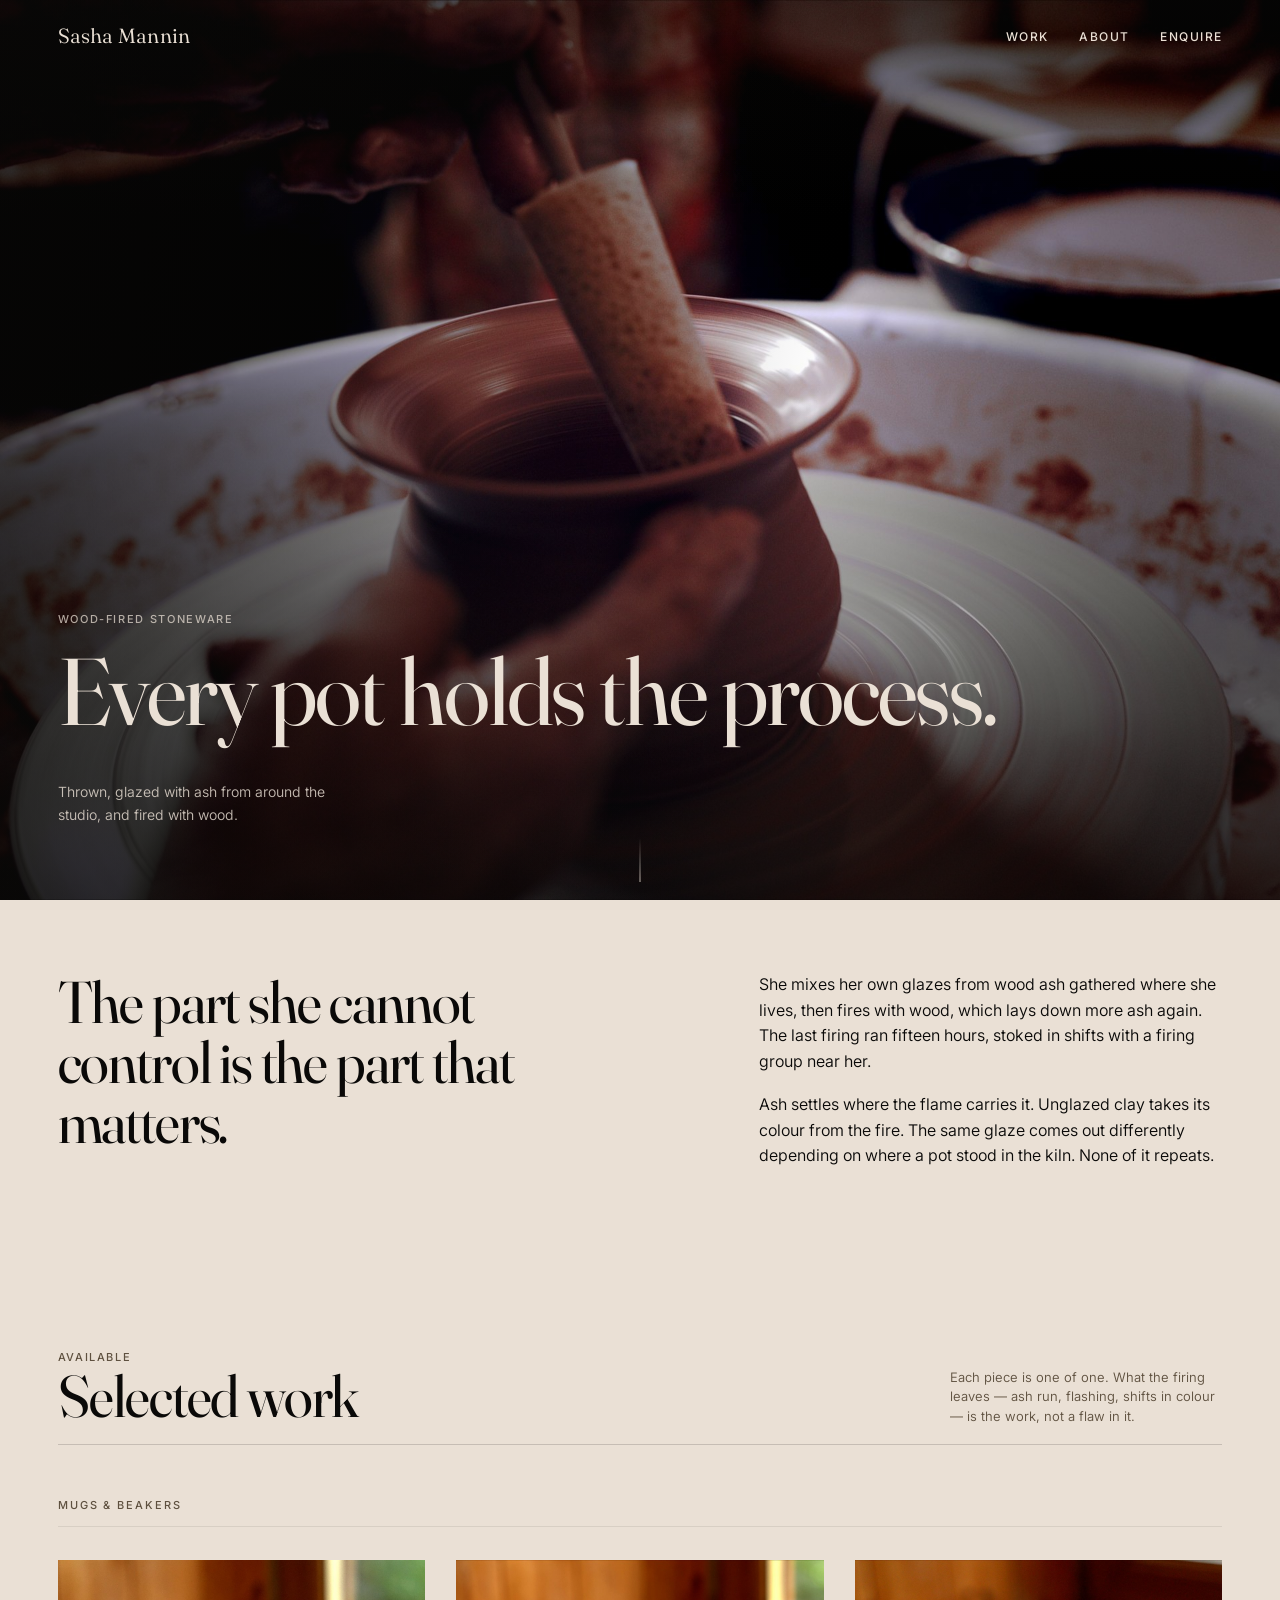
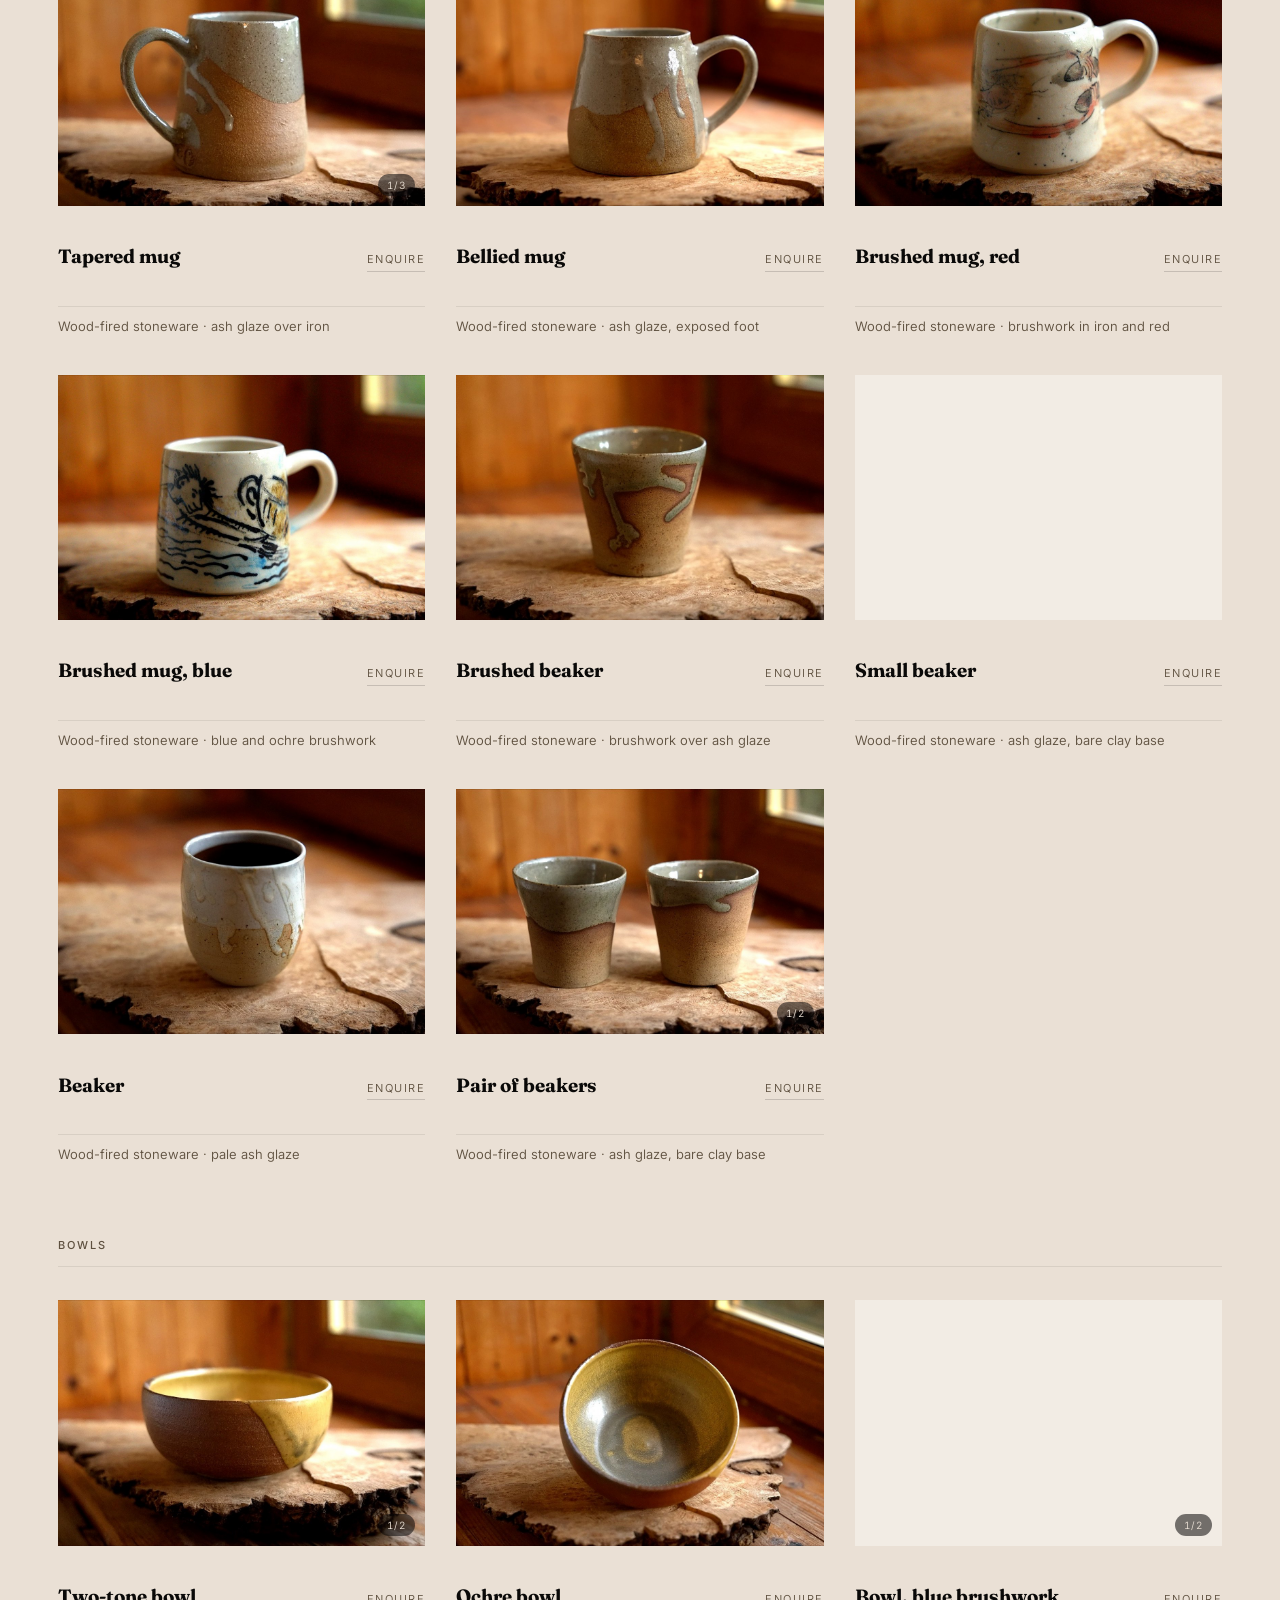
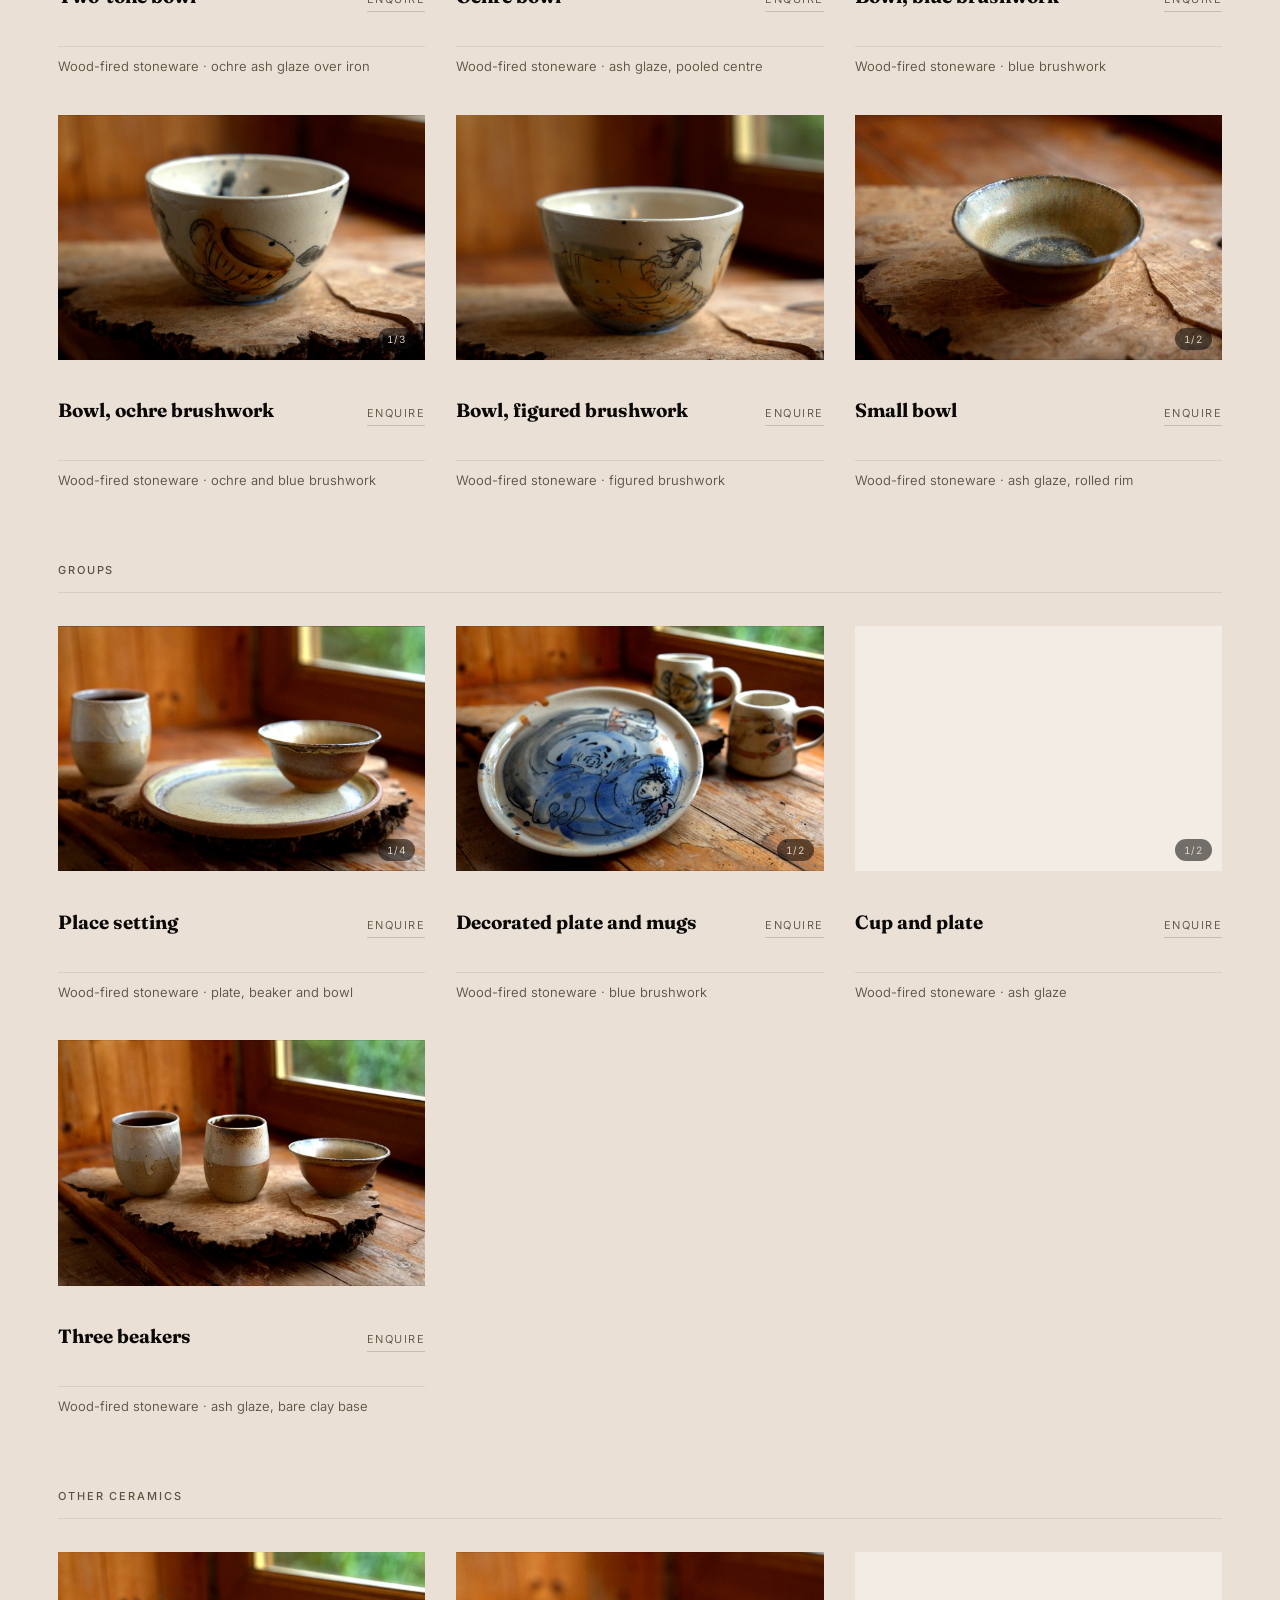
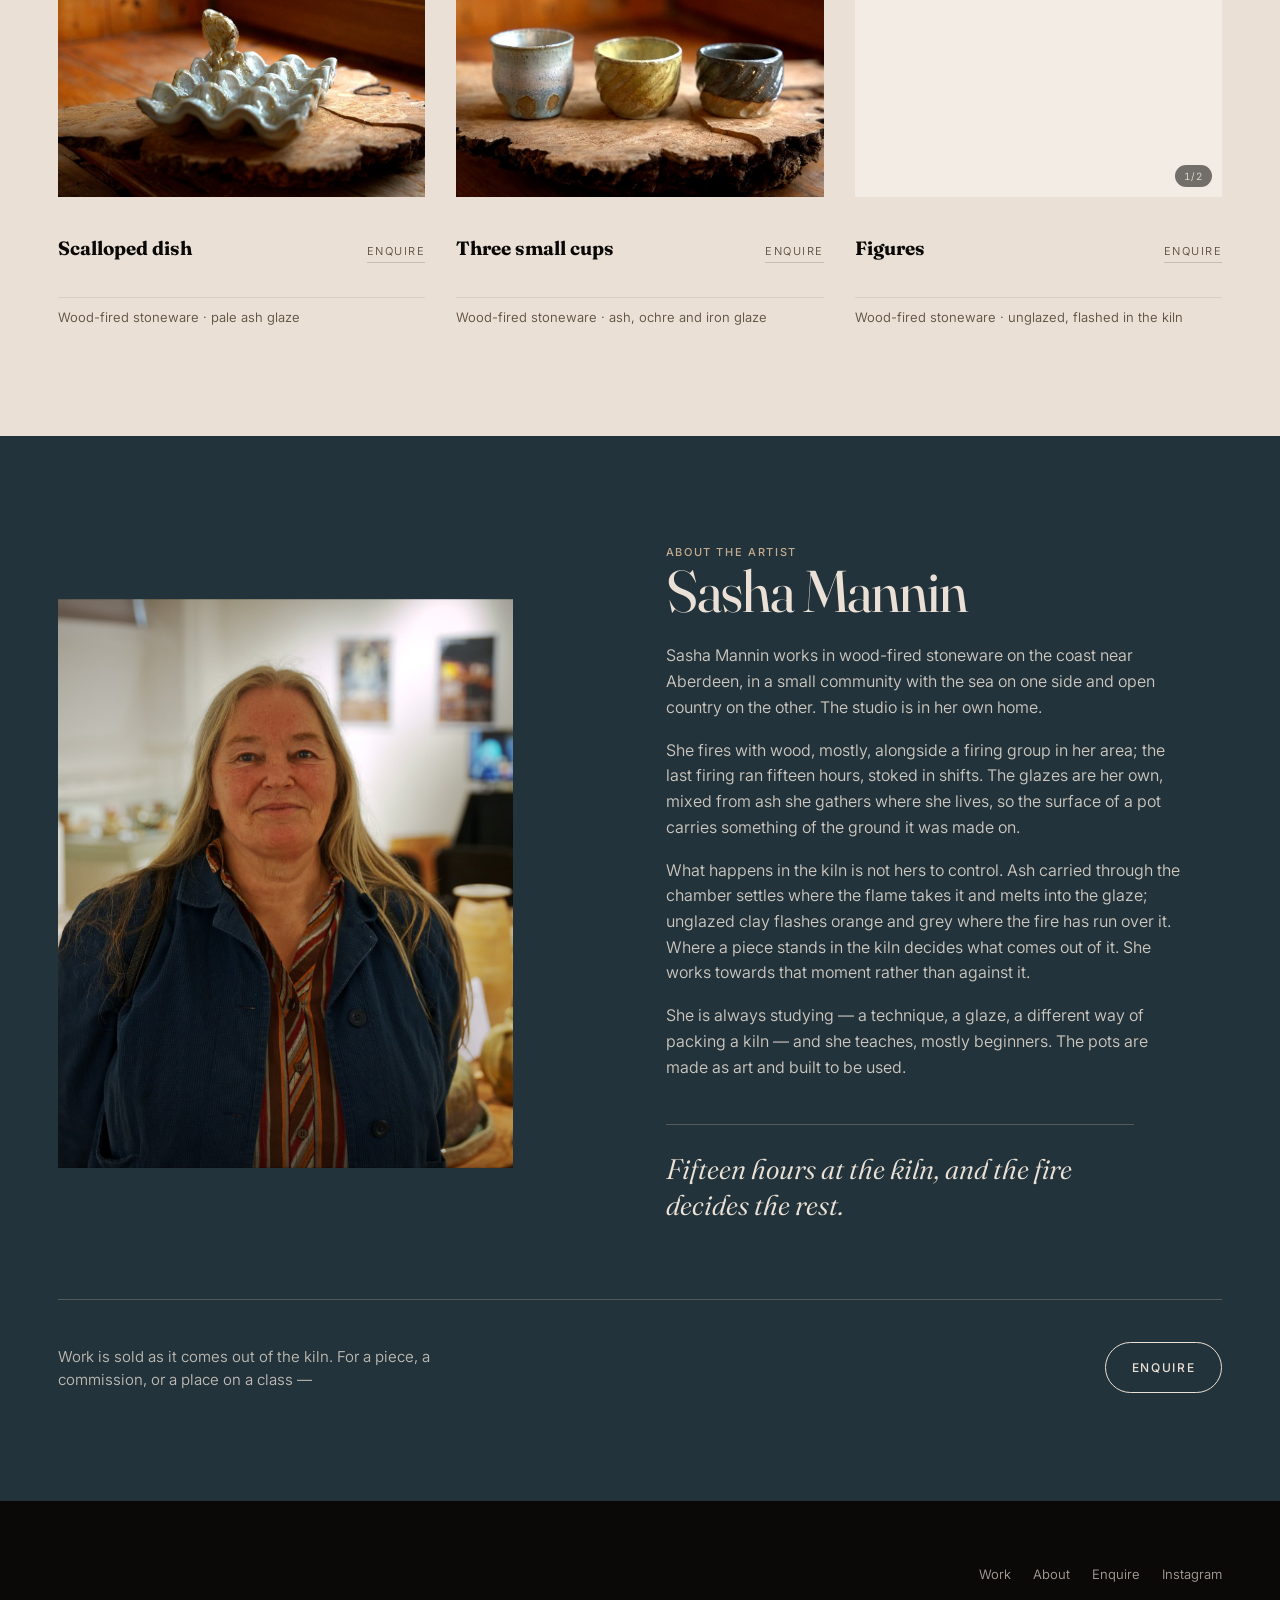
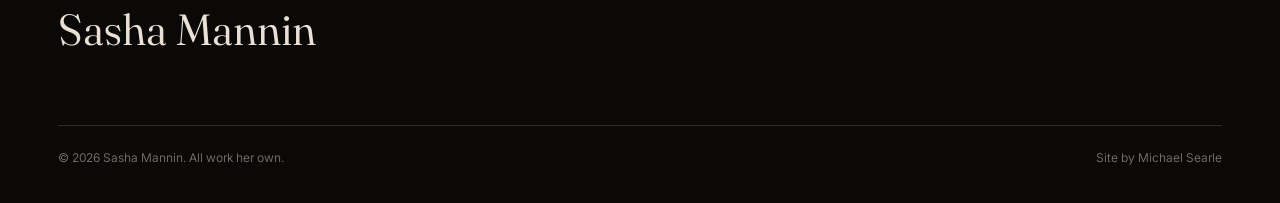
==== commit dd590ff1: "Close the page on the bio, with a quiet enquiry line The studio strip is gone — section, three image" ====
--- a/index.html
+++ b/index.html
@@ -29,7 +29,7 @@
   <a class="wordmark" href="#top">Sasha Mannin</a>
   <nav class="nav" aria-label="Primary">
     <a href="#work">Work</a>
-    <a href="#studio">Studio</a>
+    <a href="#about">About</a>
     <a href="contact.html">Enquire</a>
   </nav>
 </header>
@@ -42,7 +42,7 @@
        least 2000px wide. Until then this shows a tone. -->
   <section class="hero">
     <div class="shot" data-file="assets/img/work/hero.jpg">
-      <img src="assets/img/work/hero.jpg?v=8" alt="Hands shaping a pot on the wheel" width="2400" height="1600">
+      <img src="assets/img/work/hero.jpg?v=9" alt="Hands shaping a pot on the wheel" width="2400" height="1600">
     </div>
     <div class="hero__veil"></div>
 
@@ -98,9 +98,9 @@
         <article class="piece">
           <div class="piece__frame" data-reel>
             <div class="reel">
-              <img src="assets/img/work/reel/ash-mug-1.jpg?v=8" alt="Tapered mug, view 1 of 3" decoding="async" width="1200" height="800">
-              <img src="assets/img/work/reel/ash-mug-2.jpg?v=8" alt="Tapered mug, view 2 of 3" decoding="async" width="1200" height="800">
-              <img src="assets/img/work/reel/ash-mug-3.jpg?v=8" alt="Tapered mug, view 3 of 3" decoding="async" width="1200" height="800">
+              <img src="assets/img/work/reel/ash-mug-1.jpg?v=9" alt="Tapered mug, view 1 of 3" decoding="async" width="1200" height="800">
+              <img src="assets/img/work/reel/ash-mug-2.jpg?v=9" alt="Tapered mug, view 2 of 3" decoding="async" width="1200" height="800">
+              <img src="assets/img/work/reel/ash-mug-3.jpg?v=9" alt="Tapered mug, view 3 of 3" decoding="async" width="1200" height="800">
             </div>
             <button class="reel__nav reel__nav--prev" type="button" aria-label="Previous view">&#8592;</button>
             <button class="reel__nav reel__nav--next" type="button" aria-label="Next view">&#8594;</button>
@@ -116,7 +116,7 @@
         <article class="piece">
           <div class="piece__frame">
             <div class="reel">
-              <img src="assets/img/work/reel/grey-mug-1.jpg?v=8" alt="Bellied mug" loading="lazy" decoding="async" width="1200" height="800">
+              <img src="assets/img/work/reel/grey-mug-1.jpg?v=9" alt="Bellied mug" loading="lazy" decoding="async" width="1200" height="800">
             </div>
           </div>
           <div class="piece__slate">
@@ -129,7 +129,7 @@
         <article class="piece">
           <div class="piece__frame">
             <div class="reel">
-              <img src="assets/img/work/reel/dec-mug-red-1.jpg?v=8" alt="Decorated mug" loading="lazy" decoding="async" width="1200" height="800">
+              <img src="assets/img/work/reel/dec-mug-red-1.jpg?v=9" alt="Decorated mug" loading="lazy" decoding="async" width="1200" height="800">
             </div>
           </div>
           <div class="piece__slate">
@@ -142,7 +142,7 @@
         <article class="piece">
           <div class="piece__frame">
             <div class="reel">
-              <img src="assets/img/work/reel/dec-mug-blue-1.jpg?v=8" alt="Decorated mug" loading="lazy" decoding="async" width="1200" height="800">
+              <img src="assets/img/work/reel/dec-mug-blue-1.jpg?v=9" alt="Decorated mug" loading="lazy" decoding="async" width="1200" height="800">
             </div>
           </div>
           <div class="piece__slate">
@@ -155,7 +155,7 @@
         <article class="piece">
           <div class="piece__frame">
             <div class="reel">
-              <img src="assets/img/work/reel/dec-beaker-1.jpg?v=8" alt="Decorated beaker" loading="lazy" decoding="async" width="1200" height="800">
+              <img src="assets/img/work/reel/dec-beaker-1.jpg?v=9" alt="Decorated beaker" loading="lazy" decoding="async" width="1200" height="800">
             </div>
           </div>
           <div class="piece__slate">
@@ -168,7 +168,7 @@
         <article class="piece">
           <div class="piece__frame">
             <div class="reel">
-              <img src="assets/img/work/reel/beaker-small-1.jpg?v=8" alt="Small beaker" loading="lazy" decoding="async" width="1200" height="800">
+              <img src="assets/img/work/reel/beaker-small-1.jpg?v=9" alt="Small beaker" loading="lazy" decoding="async" width="1200" height="800">
             </div>
           </div>
           <div class="piece__slate">
@@ -181,7 +181,7 @@
         <article class="piece">
           <div class="piece__frame">
             <div class="reel">
-              <img src="assets/img/work/reel/beaker-pale-1.jpg?v=8" alt="Beaker" loading="lazy" decoding="async" width="1200" height="800">
+              <img src="assets/img/work/reel/beaker-pale-1.jpg?v=9" alt="Beaker" loading="lazy" decoding="async" width="1200" height="800">
             </div>
           </div>
           <div class="piece__slate">
@@ -194,8 +194,8 @@
         <article class="piece">
           <div class="piece__frame" data-reel>
             <div class="reel">
-              <img src="assets/img/work/reel/beaker-pair-1.jpg?v=8" alt="Pair of beakers, view 1 of 2" loading="lazy" decoding="async" width="1200" height="800">
-              <img src="assets/img/work/reel/beaker-pair-2.jpg?v=8" alt="Pair of beakers, view 2 of 2" loading="lazy" decoding="async" width="1200" height="800">
+              <img src="assets/img/work/reel/beaker-pair-1.jpg?v=9" alt="Pair of beakers, view 1 of 2" loading="lazy" decoding="async" width="1200" height="800">
+              <img src="assets/img/work/reel/beaker-pair-2.jpg?v=9" alt="Pair of beakers, view 2 of 2" loading="lazy" decoding="async" width="1200" height="800">
             </div>
             <button class="reel__nav reel__nav--prev" type="button" aria-label="Previous view">&#8592;</button>
             <button class="reel__nav reel__nav--next" type="button" aria-label="Next view">&#8594;</button>
@@ -218,8 +218,8 @@
         <article class="piece">
           <div class="piece__frame" data-reel>
             <div class="reel">
-              <img src="assets/img/work/reel/bowl-twotone-1.jpg?v=8" alt="Two-tone bowl, view 1 of 2" loading="lazy" decoding="async" width="1200" height="800">
-              <img src="assets/img/work/reel/bowl-twotone-2.jpg?v=8" alt="Two-tone bowl, view 2 of 2" loading="lazy" decoding="async" width="1200" height="800">
+              <img src="assets/img/work/reel/bowl-twotone-1.jpg?v=9" alt="Two-tone bowl, view 1 of 2" loading="lazy" decoding="async" width="1200" height="800">
+              <img src="assets/img/work/reel/bowl-twotone-2.jpg?v=9" alt="Two-tone bowl, view 2 of 2" loading="lazy" decoding="async" width="1200" height="800">
             </div>
             <button class="reel__nav reel__nav--prev" type="button" aria-label="Previous view">&#8592;</button>
             <button class="reel__nav reel__nav--next" type="button" aria-label="Next view">&#8594;</button>
@@ -235,7 +235,7 @@
         <article class="piece">
           <div class="piece__frame">
             <div class="reel">
-              <img src="assets/img/work/reel/bowl-ochre-1.jpg?v=8" alt="Ochre bowl" loading="lazy" decoding="async" width="1200" height="800">
+              <img src="assets/img/work/reel/bowl-ochre-1.jpg?v=9" alt="Ochre bowl" loading="lazy" decoding="async" width="1200" height="800">
             </div>
           </div>
           <div class="piece__slate">
@@ -248,8 +248,8 @@
         <article class="piece">
           <div class="piece__frame" data-reel>
             <div class="reel">
-              <img src="assets/img/work/reel/bowl-blue-1.jpg?v=8" alt="Decorated bowl, view 1 of 2" loading="lazy" decoding="async" width="1200" height="800">
-              <img src="assets/img/work/reel/bowl-blue-2.jpg?v=8" alt="Decorated bowl, view 2 of 2" loading="lazy" decoding="async" width="1200" height="800">
+              <img src="assets/img/work/reel/bowl-blue-1.jpg?v=9" alt="Decorated bowl, view 1 of 2" loading="lazy" decoding="async" width="1200" height="800">
+              <img src="assets/img/work/reel/bowl-blue-2.jpg?v=9" alt="Decorated bowl, view 2 of 2" loading="lazy" decoding="async" width="1200" height="800">
             </div>
             <button class="reel__nav reel__nav--prev" type="button" aria-label="Previous view">&#8592;</button>
             <button class="reel__nav reel__nav--next" type="button" aria-label="Next view">&#8594;</button>
@@ -265,9 +265,9 @@
         <article class="piece">
           <div class="piece__frame" data-reel>
             <div class="reel">
-              <img src="assets/img/work/reel/bowl-ochre-d-1.jpg?v=8" alt="Decorated bowl, view 1 of 3" loading="lazy" decoding="async" width="1200" height="800">
-              <img src="assets/img/work/reel/bowl-ochre-d-2.jpg?v=8" alt="Decorated bowl, view 2 of 3" loading="lazy" decoding="async" width="1200" height="800">
-              <img src="assets/img/work/reel/bowl-ochre-d-3.jpg?v=8" alt="Decorated bowl, view 3 of 3" loading="lazy" decoding="async" width="1200" height="800">
+              <img src="assets/img/work/reel/bowl-ochre-d-1.jpg?v=9" alt="Decorated bowl, view 1 of 3" loading="lazy" decoding="async" width="1200" height="800">
+              <img src="assets/img/work/reel/bowl-ochre-d-2.jpg?v=9" alt="Decorated bowl, view 2 of 3" loading="lazy" decoding="async" width="1200" height="800">
+              <img src="assets/img/work/reel/bowl-ochre-d-3.jpg?v=9" alt="Decorated bowl, view 3 of 3" loading="lazy" decoding="async" width="1200" height="800">
             </div>
             <button class="reel__nav reel__nav--prev" type="button" aria-label="Previous view">&#8592;</button>
             <button class="reel__nav reel__nav--next" type="button" aria-label="Next view">&#8594;</button>
@@ -283,7 +283,7 @@
         <article class="piece">
           <div class="piece__frame">
             <div class="reel">
-              <img src="assets/img/work/reel/bowl-bird-1.jpg?v=8" alt="Decorated bowl" loading="lazy" decoding="async" width="1200" height="800">
+              <img src="assets/img/work/reel/bowl-bird-1.jpg?v=9" alt="Decorated bowl" loading="lazy" decoding="async" width="1200" height="800">
             </div>
           </div>
           <div class="piece__slate">
@@ -296,8 +296,8 @@
         <article class="piece">
           <div class="piece__frame" data-reel>
             <div class="reel">
-              <img src="assets/img/work/reel/bowl-small-1.jpg?v=8" alt="Small bowl, view 1 of 2" loading="lazy" decoding="async" width="1200" height="800">
-              <img src="assets/img/work/reel/bowl-small-2.jpg?v=8" alt="Small bowl, view 2 of 2" loading="lazy" decoding="async" width="1200" height="800">
+              <img src="assets/img/work/reel/bowl-small-1.jpg?v=9" alt="Small bowl, view 1 of 2" loading="lazy" decoding="async" width="1200" height="800">
+              <img src="assets/img/work/reel/bowl-small-2.jpg?v=9" alt="Small bowl, view 2 of 2" loading="lazy" decoding="async" width="1200" height="800">
             </div>
             <button class="reel__nav reel__nav--prev" type="button" aria-label="Previous view">&#8592;</button>
             <button class="reel__nav reel__nav--next" type="button" aria-label="Next view">&#8594;</button>
@@ -320,10 +320,10 @@
         <article class="piece">
           <div class="piece__frame" data-reel>
             <div class="reel">
-              <img src="assets/img/work/reel/setting-1.jpg?v=8" alt="Place setting, view 1 of 4" loading="lazy" decoding="async" width="1200" height="800">
-              <img src="assets/img/work/reel/setting-2.jpg?v=8" alt="Place setting, view 2 of 4" loading="lazy" decoding="async" width="1200" height="800">
-              <img src="assets/img/work/reel/setting-3.jpg?v=8" alt="Place setting, view 3 of 4" loading="lazy" decoding="async" width="1200" height="800">
-              <img src="assets/img/work/reel/setting-4.jpg?v=8" alt="Place setting, view 4 of 4" loading="lazy" decoding="async" width="1200" height="800">
+              <img src="assets/img/work/reel/setting-1.jpg?v=9" alt="Place setting, view 1 of 4" loading="lazy" decoding="async" width="1200" height="800">
+              <img src="assets/img/work/reel/setting-2.jpg?v=9" alt="Place setting, view 2 of 4" loading="lazy" decoding="async" width="1200" height="800">
+              <img src="assets/img/work/reel/setting-3.jpg?v=9" alt="Place setting, view 3 of 4" loading="lazy" decoding="async" width="1200" height="800">
+              <img src="assets/img/work/reel/setting-4.jpg?v=9" alt="Place setting, view 4 of 4" loading="lazy" decoding="async" width="1200" height="800">
             </div>
             <button class="reel__nav reel__nav--prev" type="button" aria-label="Previous view">&#8592;</button>
             <button class="reel__nav reel__nav--next" type="button" aria-label="Next view">&#8594;</button>
@@ -339,8 +339,8 @@
         <article class="piece">
           <div class="piece__frame" data-reel>
             <div class="reel">
-              <img src="assets/img/work/reel/blue-set-1.jpg?v=8" alt="Decorated plate and mugs, view 1 of 2" loading="lazy" decoding="async" width="1200" height="800">
-              <img src="assets/img/work/reel/blue-set-2.jpg?v=8" alt="Decorated plate and mugs, view 2 of 2" loading="lazy" decoding="async" width="1200" height="800">
+              <img src="assets/img/work/reel/blue-set-1.jpg?v=9" alt="Decorated plate and mugs, view 1 of 2" loading="lazy" decoding="async" width="1200" height="800">
+              <img src="assets/img/work/reel/blue-set-2.jpg?v=9" alt="Decorated plate and mugs, view 2 of 2" loading="lazy" decoding="async" width="1200" height="800">
             </div>
             <button class="reel__nav reel__nav--prev" type="button" aria-label="Previous view">&#8592;</button>
             <button class="reel__nav reel__nav--next" type="button" aria-label="Next view">&#8594;</button>
@@ -356,8 +356,8 @@
         <article class="piece">
           <div class="piece__frame" data-reel>
             <div class="reel">
-              <img src="assets/img/work/reel/cup-plate-1.jpg?v=8" alt="Cup and plate, view 1 of 2" loading="lazy" decoding="async" width="1200" height="800">
-              <img src="assets/img/work/reel/cup-plate-2.jpg?v=8" alt="Cup and plate, view 2 of 2" loading="lazy" decoding="async" width="1200" height="800">
+              <img src="assets/img/work/reel/cup-plate-1.jpg?v=9" alt="Cup and plate, view 1 of 2" loading="lazy" decoding="async" width="1200" height="800">
+              <img src="assets/img/work/reel/cup-plate-2.jpg?v=9" alt="Cup and plate, view 2 of 2" loading="lazy" decoding="async" width="1200" height="800">
             </div>
             <button class="reel__nav reel__nav--prev" type="button" aria-label="Previous view">&#8592;</button>
             <button class="reel__nav reel__nav--next" type="button" aria-label="Next view">&#8594;</button>
@@ -373,7 +373,7 @@
         <article class="piece">
           <div class="piece__frame">
             <div class="reel">
-              <img src="assets/img/work/reel/three-beakers-1.jpg?v=8" alt="Three beakers" loading="lazy" decoding="async" width="1200" height="800">
+              <img src="assets/img/work/reel/three-beakers-1.jpg?v=9" alt="Three beakers" loading="lazy" decoding="async" width="1200" height="800">
             </div>
           </div>
           <div class="piece__slate">
@@ -393,7 +393,7 @@
         <article class="piece">
           <div class="piece__frame">
             <div class="reel">
-              <img src="assets/img/work/reel/scallop-1.jpg?v=8" alt="Scalloped dish" loading="lazy" decoding="async" width="1200" height="800">
+              <img src="assets/img/work/reel/scallop-1.jpg?v=9" alt="Scalloped dish" loading="lazy" decoding="async" width="1200" height="800">
             </div>
           </div>
           <div class="piece__slate">
@@ -406,7 +406,7 @@
         <article class="piece">
           <div class="piece__frame">
             <div class="reel">
-              <img src="assets/img/work/reel/three-cups-1.jpg?v=8" alt="Three small cups" loading="lazy" decoding="async" width="1200" height="800">
+              <img src="assets/img/work/reel/three-cups-1.jpg?v=9" alt="Three small cups" loading="lazy" decoding="async" width="1200" height="800">
             </div>
           </div>
           <div class="piece__slate">
@@ -419,8 +419,8 @@
         <article class="piece">
           <div class="piece__frame" data-reel>
             <div class="reel">
-              <img src="assets/img/work/reel/figures-1.jpg?v=8" alt="Figures, view 1 of 2" loading="lazy" decoding="async" width="1200" height="800">
-              <img src="assets/img/work/reel/figures-2.jpg?v=8" alt="Figures, view 2 of 2" loading="lazy" decoding="async" width="1200" height="800">
+              <img src="assets/img/work/reel/figures-1.jpg?v=9" alt="Figures, view 1 of 2" loading="lazy" decoding="async" width="1200" height="800">
+              <img src="assets/img/work/reel/figures-2.jpg?v=9" alt="Figures, view 2 of 2" loading="lazy" decoding="async" width="1200" height="800">
             </div>
             <button class="reel__nav reel__nav--prev" type="button" aria-label="Previous view">&#8592;</button>
             <button class="reel__nav reel__nav--next" type="button" aria-label="Next view">&#8594;</button>
@@ -441,16 +441,16 @@
   <!-- ═══════════════ HER ═══════════════
        The profile, on the dark band so it reads as a chapter and
        not an afterthought. Portrait: assets/img/studio/portrait.jpg -->
-  <section id="studio" class="profile bay">
+  <section id="about" class="profile bay">
     <div class="profile__grid">
       <div class="profile__shot">
         <div class="piece__frame" data-file="studio/portrait.jpg">
-          <img src="assets/img/studio/portrait.jpg?v=8" alt="Sasha Mannin at an exhibition of her work" loading="lazy" decoding="async" width="1200" height="1500">
+          <img src="assets/img/studio/portrait.jpg?v=9" alt="Sasha Mannin at an exhibition of her work" loading="lazy" decoding="async" width="1200" height="1500">
         </div>
       </div>
 
       <div class="profile__body">
-        <p class="label">The potter</p>
+        <p class="label">About the artist</p>
         <h2 class="display display--l">Sasha Mannin</h2>
 
         <div class="prose">
@@ -473,57 +473,19 @@
         <p class="quote">Fifteen hours at the kiln, and the fire decides the rest.</p>
       </div>
     </div>
-  </section>
-
-  <!-- ═══════════════ THE STUDIO ═══════════════ -->
-  <section class="bay bay--tight">
-    <div class="head">
-      <div>
-        <p class="label">Wood, ash and fire</p>
-        <h2 class="display display--m">In the studio</h2>
-      </div>
-    </div>
-
-    <div class="strip">
-      <figure>
-        <div class="piece__frame" data-file="studio/01.jpg" style="--tone:#C6AC8F">
-          <img src="assets/img/studio/01.jpg?v=8" alt="Sasha Mannin glazing a pot at her studio bench" loading="lazy" decoding="async" width="1200" height="1200">
-        </div>
-        <figcaption>Glazing. The ash is gathered locally and mixed in the studio.</figcaption>
-      </figure>
-      <figure>
-        <div class="piece__frame" data-file="studio/02.jpg" style="--tone:#5E503F">
-          <img src="assets/img/studio/02.jpg?v=8" alt="Sasha Mannin shaping a pot by hand" loading="lazy" decoding="async" width="1200" height="1200">
-        </div>
-        <figcaption>Each piece dipped and turned by hand.</figcaption>
-      </figure>
-      <figure>
-        <div class="piece__frame" data-file="studio/03.jpg" style="--tone:#22333B">
-          <img src="assets/img/studio/03.jpg?v=8" alt="A cup, a bowl and a plate grouped on a wooden slab" loading="lazy" decoding="async" width="1200" height="1200">
-        </div>
-        <figcaption>What comes out, once the kiln has cooled.</figcaption>
-      </figure>
+
+    <div class="enquire-line">
+      <p>Work is sold as it comes out of the kiln. For a piece, a commission, or a place on a class &mdash;</p>
+      <a class="btn btn--light" href="contact.html">Enquire</a>
     </div>
   </section>
-
-  <!-- ═══════════════ ENQUIRE ═══════════════ -->
-  <section class="cut bay bay--tight">
-    <div class="cut__inner">
-      <div>
-        <p class="label">Buying &amp; collaborating</p>
-        <p class="display display--m" style="max-width:20ch">Commissions, classes and one-off pieces.</p>
-      </div>
-      <a class="btn" href="contact.html">Get in touch →</a>
-    </div>
-  </section>
-</main>
 
 <footer class="foot">
   <div class="foot__top">
     <p class="foot__mark">Sasha Mannin</p>
     <nav class="foot__links" aria-label="Footer">
       <a href="#work">Work</a>
-      <a href="#studio">Studio</a>
+      <a href="#about">About</a>
       <a href="contact.html">Enquire</a>
       <!-- REPLACE: confirm the handle -->
       <a href="https://www.instagram.com/thetravelingartlab/" rel="noopener">Instagram</a>
--- a/assets/css/site.css
+++ b/assets/css/site.css
@@ -299,7 +299,7 @@
   align-items:center;
 }
 .profile__shot{ grid-column:1 / span 5; }
-.profile__shot .piece__frame{ aspect-ratio:4/3; background:#1a272e; }
+.profile__shot .piece__frame{ aspect-ratio:4/5; background:#1a272e; }
 .profile__body{ grid-column:7 / span 6; }
 .profile__body .prose{ color:rgba(234,224,213,.86); margin-top:22px; }
 .profile__body .prose p{ max-width:52ch; }
@@ -317,37 +317,6 @@
   max-width:26ch;
 }
 
-/* ---------- the studio strip ---------- */
-
-.strip{
-  display:grid;
-  grid-template-columns:repeat(3,1fr);
-  gap:clamp(16px,2.4vw,38px);
-}
-.strip figure{ margin:0; }
-.strip .piece__frame{ aspect-ratio:4/3; }
-.strip figcaption{
-  margin-top:12px;
-  font-size:13px;
-  color:var(--earth);
-  max-width:34ch;
-}
-
-/* ---------- the enquiry cut ---------- */
-
-.cut{
-  background:var(--clay);
-  color:var(--ink);
-}
-.cut__inner{
-  display:flex;
-  align-items:flex-end;
-  justify-content:space-between;
-  gap:32px;
-  flex-wrap:wrap;
-}
-.cut .label{ color:rgba(10,9,8,.62); }
-
 .btn{
   display:inline-flex;
   align-items:center;
@@ -447,7 +416,6 @@
 
 @media (max-width:640px){
   .piece{ grid-column:span 12 !important; }
-  .strip{ grid-template-columns:1fr; gap:30px; }
   .nav{ gap:14px; font-size:11px; }
   .hero__aside{ display:none; }
 
@@ -699,3 +667,23 @@
   .piece{ grid-column:span 12 !important; }
   .head__note{ display:none; }
 }
+
+/* ---------- the enquiry line, closing the dark band ---------- */
+
+.enquire-line{
+  margin-top:clamp(40px,6vw,76px);
+  padding-top:clamp(26px,4vw,42px);
+  border-top:1px solid rgba(198,172,143,.3);
+  display:flex;
+  align-items:center;
+  justify-content:space-between;
+  gap:24px;
+  flex-wrap:wrap;
+}
+.enquire-line p{
+  margin:0;
+  max-width:46ch;
+  font-size:15px;
+  line-height:1.55;
+  color:rgba(234,224,213,.78);
+}
